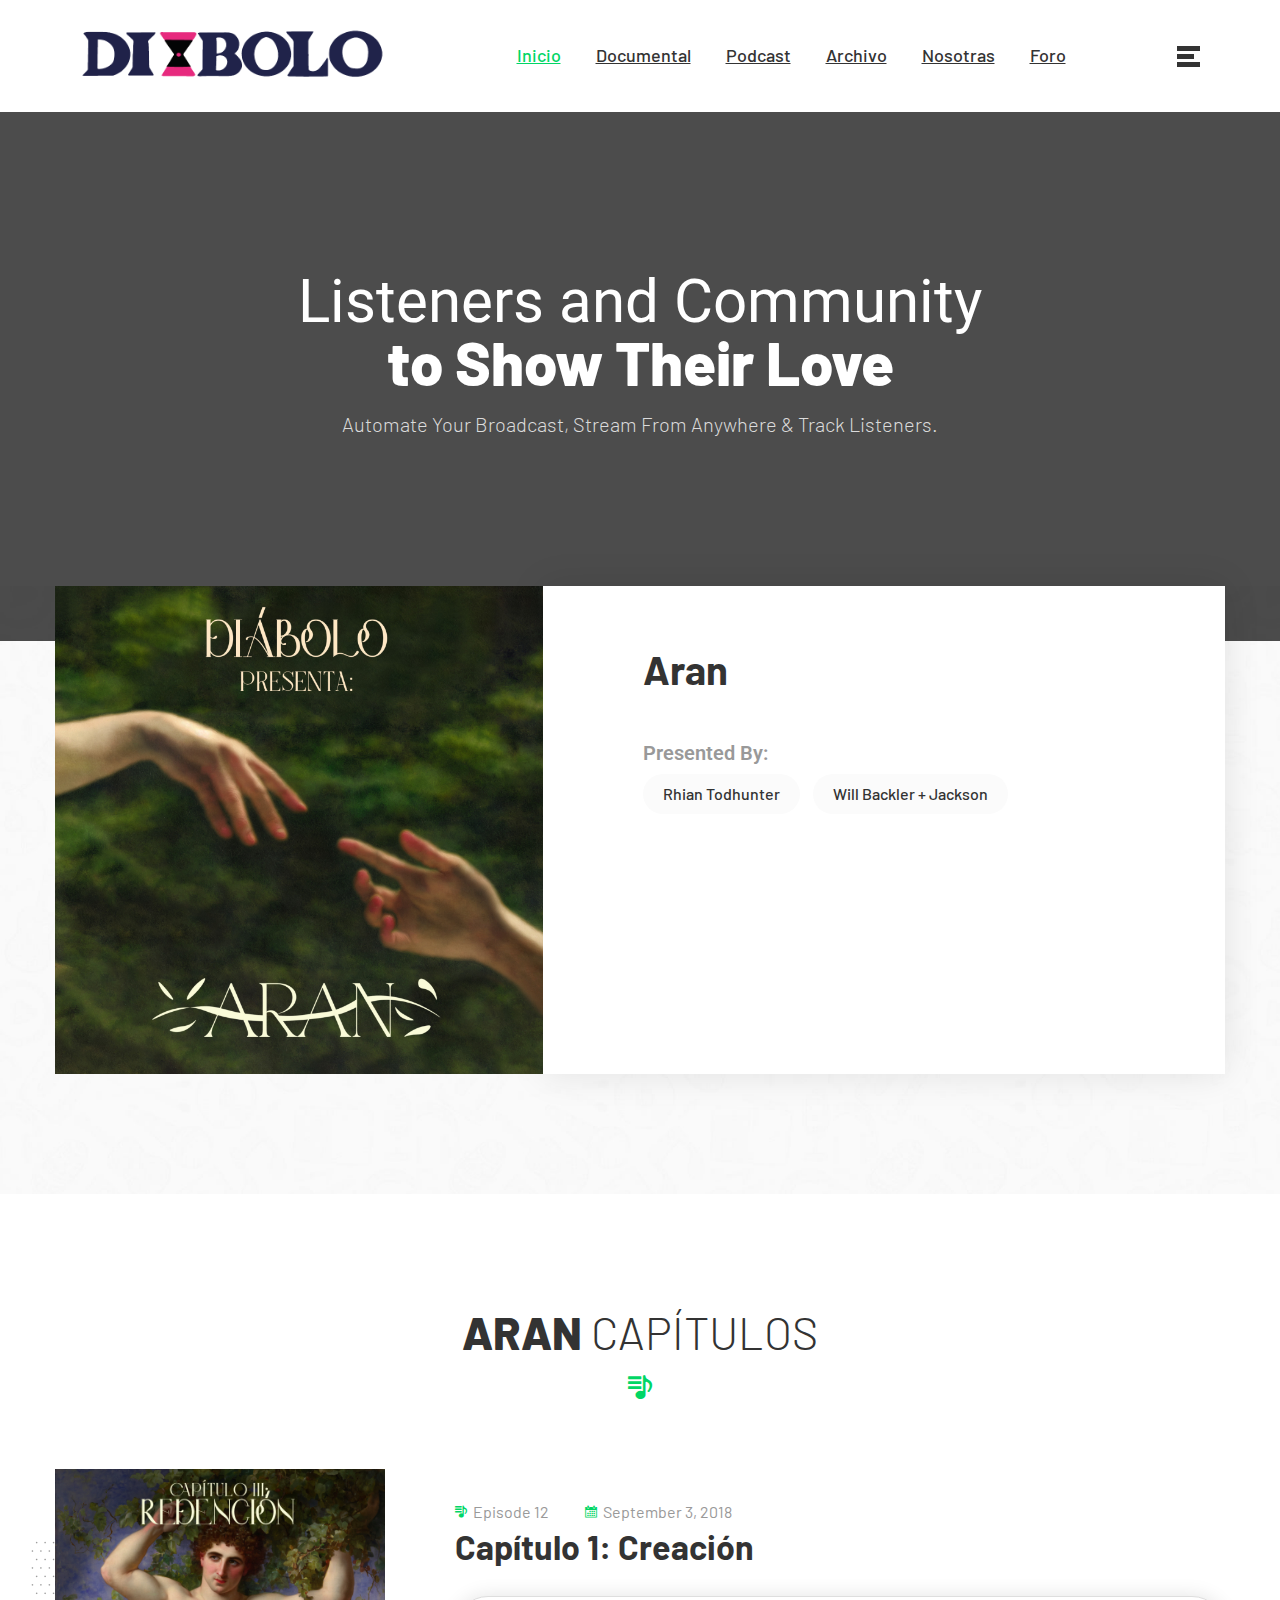
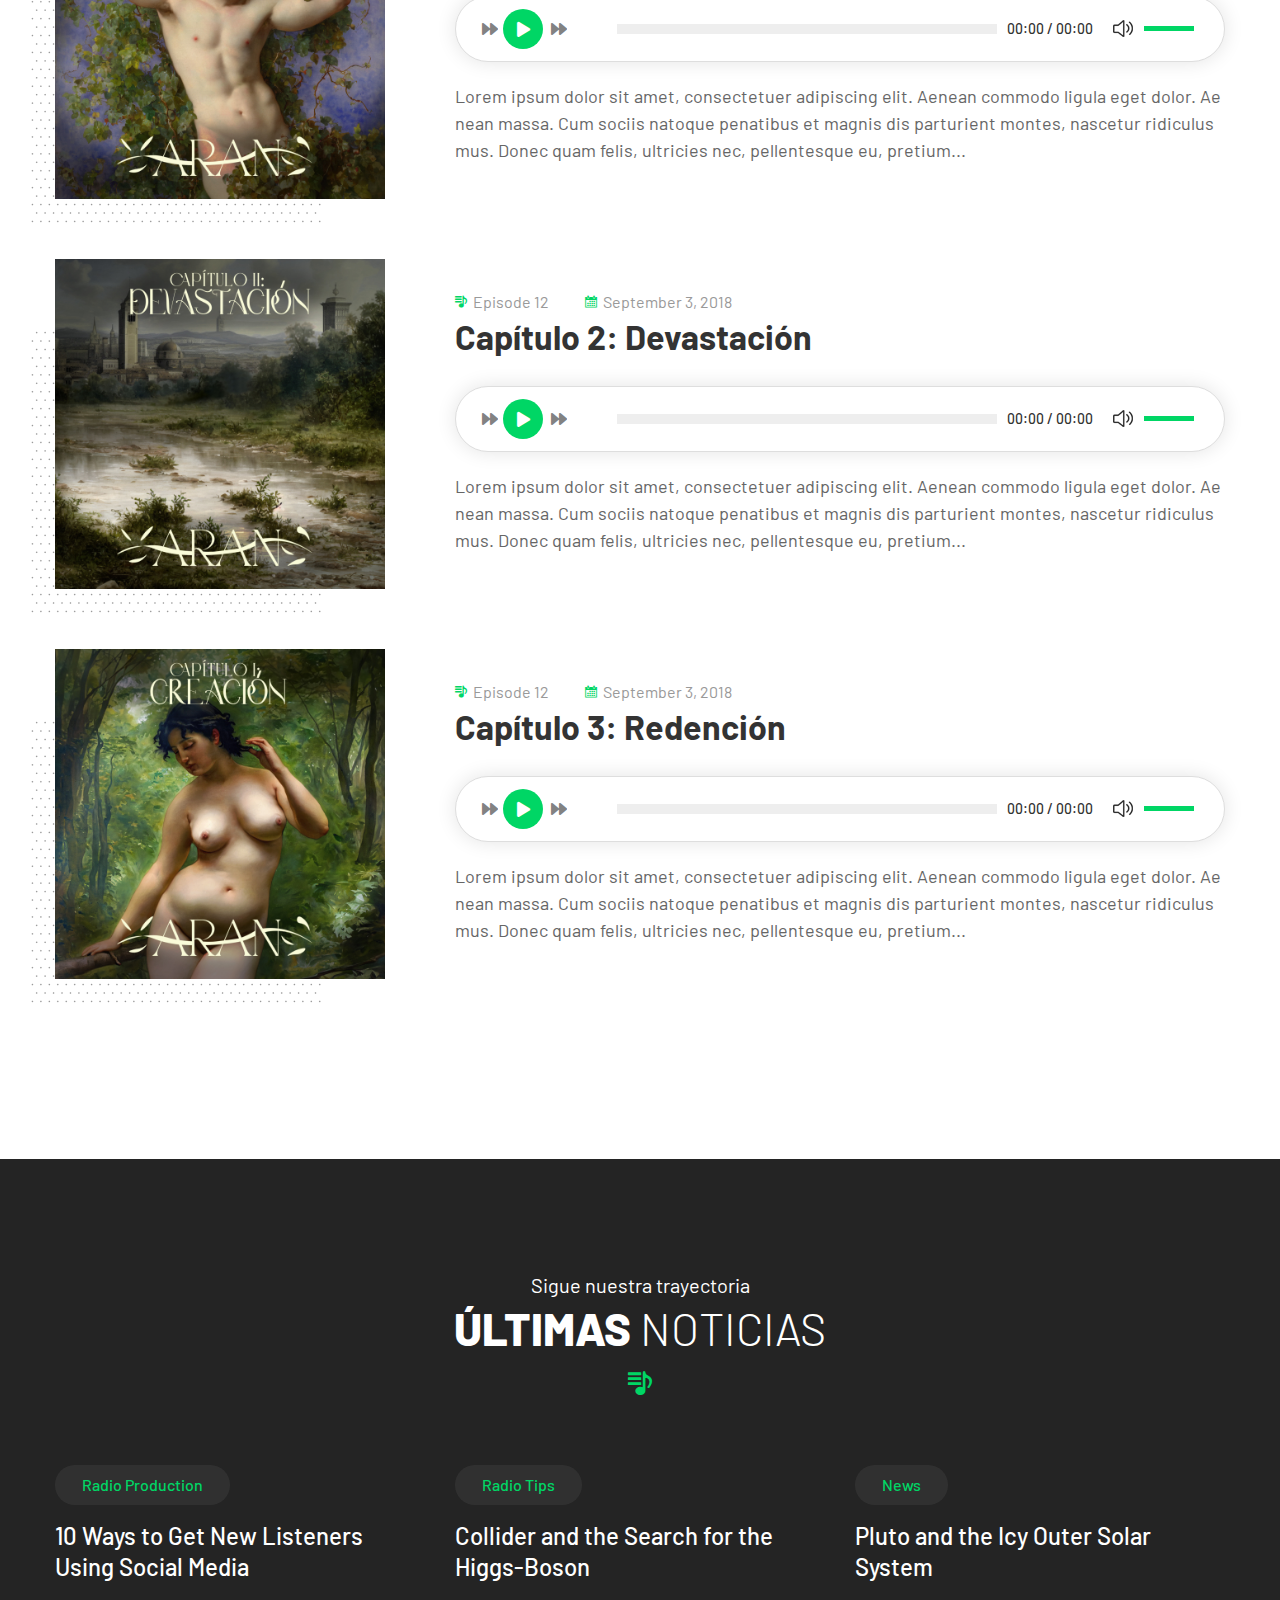
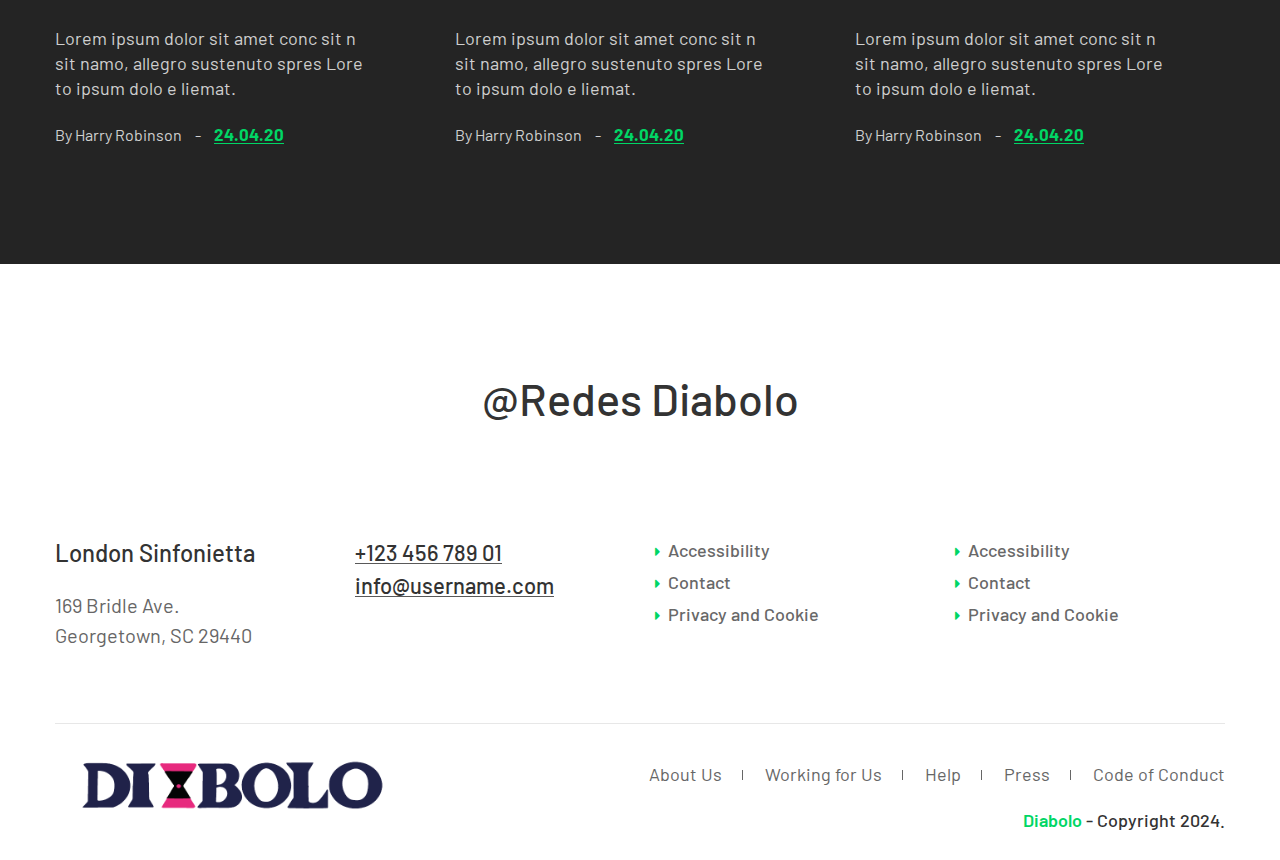
==== index.html @ 527e96af "0.0.1 First Beta" ====
<!DOCTYPE html>
<html lang="en">
    <head>
        <meta charset="UTF-8">
        <title>Diabolo</title>
        <meta name="viewport" content="width=device-width, initial-scale=1, shrink-to-fit=no">
        <meta name="description" content="Diabolo Group Official Site"/>
        <meta name="author" content="Lucas Sylleros">
        <meta name="keywords" content=""/>
        <link rel="icon" href="images/favicon.png">
        <link rel="stylesheet" type="text/css" href="css/animate.css">
        <link rel="stylesheet" type="text/css" href="css/bootstrap.min.css">
        <link rel="stylesheet" type="text/css" href="css/all.min.css">
        <link rel="stylesheet" type="text/css" href="css/slick.css">
        <link rel="stylesheet" type="text/css" href="css/slick-theme.css">
        <link rel="stylesheet" type="text/css" href="css/flaticon.css">
        <link rel="stylesheet" type="text/css" href="css/maudio.css">
        <link rel="stylesheet" type="text/css" href="css/jplayer.blue.monday.min.css"/>
        <link rel="stylesheet" type="text/css" href="css/style.css">
        <link rel="stylesheet" type="text/css" href="css/color.css">
        <link rel="stylesheet" type="text/css" href="css/rtl.css">
        <link rel="stylesheet" type="text/css" href="css/responsive.css">
    </head>
    <body>
        <div id="jquery_jplayer_1" class="cp-jplayer"></div>
        <div class="wrapper">
            <header>
                <!--top-header end-->
                <div class="bottom-header">
                    <div class="container">
                        <div class="header-content">
                            <div class="logo">
                                <a href="index.html" title=""><img src="images/LOGO/DIABOLOPNGLOGOCROP.png" alt="" width="350"></a>
                            </div>
                            <!--logo end-->
                            <nav>
                                <ul>
                                    <li>
                                        <a class="active" href="#" title=""><u>Inicio</u></a>
                                    </li>
                                    <li>
                                        <a href="blog-details-v2.html" title=""><u>Documental</u></a>
                                    </li>
                                    <li>
                                        <a href="podcasts.html" title=""><u>Podcast</u></a>
                                    </li>
                                    <li>
                                        <a href="authors.html" title=""><u>Archivo</u></a>
                                    </li>
                                    <li>
                                        <a href="authors.html" title=""><u>Nosotras</u></a>
                                    </li>
                                    <li>
                                        <a href="contact.html" title=""><u>Foro</u></a>
                                    </li>
                                </ul>
                            </nav>
                            <!--nav end-->
                            <a href="#" title="" class="menu-btn"><img alt="" src="images/bars.png"></a>
                        </div>
                        <!--header-content end-->
                    </div>
                </div>
                <!--bottom-header end-->
            </header>
            <!--header end-->
            <div class="responsive-mobile-menu d-flex flex-wrap align-items-end">
                <a href="#" title="" class="close-menu"> <i class="fa fa-times"></i> </a>
                <ul class="mb-menu">
                    <li>
                        <a href="#" title="">INICIO</a>
                    </li>
                    <li>
                        <a href="#" title="">DOCUMENTAL</a>
                        <ul>
                            <li>
                                <a href="podcasts.html" title="">Podcasts</a>
                            </li>
                        </ul>
                    </li>
                    <li>
                        <a href="#" title="">PODCAST</a>
                        <ul>
                            <li>
                                <a href="blog-sidebar.html" title="">Blog Sidebar</a>
                            </li>
                            <li>
                                <a href="blog-wide.html" title="">Blog Wide</a>
                            </li>
                            <li>
                                <a href="blog-grid.html" title="">Blog Grid</a>
                            </li>
                            <li>
                                <a href="blog-grid-sidebar.html" title="">Blog Grid Sidebar</a>
                            </li>
                            <li>
                                <a href="blog-details.html" title="">Blog Details 01</a>
                            </li>
                            <li>
                                <a href="blog-details-v2.html" title="">Blog Details 02</a>
                            </li>
                            <li>
                                <a href="blog-details-v3.html" title="">Blog Details 03</a>
                            </li>
                            <li>
                                <a href="blog-details-v4.html" title="">Blog Details 04</a>
                            </li>
                        </ul>
                    </li>
                    <li>
                        <a href="authors.html" title="">ARCHIVO</a>
                    </li>
                    <li>
                        <a href="sponsors.html" title="">NOSOTRAS</a>
                    </li>
                    <li>
                        <a href="contact.html" title="">FORO</a>
                    </li>
                </ul>
                <div class="rep-copyright">
                    <p>Copyright &copy; 2024 DIABOLO&nbsp;All Rights Reserved.</p>
                </div>
                <!--rep-copyright end-->
            </div>
            <!--responsive-mobile-menu end-->
            <section class="main-banner overlay">
                <div class="container">
                    <div class="banner-text text-center">
                        <h2>Listeners and Community <strong>to Show Their Love</strong></h2>
                        <p>Automate Your Broadcast, Stream From Anywhere & Track Listeners.</p>
                    </div>
                    <!--banner-text end-->
                </div>
            </section>
            <!--main-banner end-->
            <!--  MUSIC PLAYER -->
            <a href="#" title="" class="remove-music-player v2"><i class="fa fa-angle-up"></i></a>
            <div class="beatx-playyer fixed-player">
                <a href="#" title="" class="remove-music-player"><i class="fa fa-angle-down"></i></a>
                <div class="container-fluid">
                    <div id="jp_container_1" class="jp-audio" role="application" aria-label="media player">
                        <div class="jp-type-playlist">
                            <div class="jp-gui jp-interface align-items-center">
                                <div class="musicc-controls">
                                    <div class="row align-items-center">
                                        <div class="col-xl-4">
                                            <div class="song-title">
                                                <h2 class="jp-title"></h2>
                                            </div>
                                        </div>
                                        <div class="col-xl-3 col-lg-4">
                                            <div class="jp-controls d-flex flex-wrap align-items-center justify-content-end">
                                                <button class="jp-previous" role="button" tabindex="0">
                                                    <i class="flaticon-backward-arrows-couple-pointing-to-left"></i>
                                                </button>
                                                <button class="jp-play" role="button" tabindex="0">
                                                    <i class="fa fa-play"></i>
                                                </button>
                                                <button class="jp-next" role="button" tabindex="0">
                                                    <i class="flaticon-fast-forward"></i>
                                                </button>
                                            </div>
                                        </div>
                                        <div class="col-xl-5 col-lg-8 text-right">
                                            <div class="controls-sc">
                                                <div class="jp-progress">
                                                    <div class="jp-seek-bar">
                                                        <div class="jp-play-bar"></div>
                                                    </div>
                                                </div>
                                                <div class="jp-time-holder">
                                                    <div class="jp-current-time" role="timer" aria-label="time">&nbsp;</div>
                                                    <div class="jp-duration" role="timer" aria-label="duration">&nbsp;</div>
                                                </div>
                                                <div class="jp-toggles">
                                                    <button class="jp-repeat" role="button" tabindex="0">
                                                        <i class="fa fa-redo-alt"></i>
                                                    </button>
                                                    <button class="jp-shuffle" role="button" tabindex="0">
                                                        <i class="fa fa-random"></i>
                                                    </button>
                                                </div>
                                                <div class="jp-volume-controls">
                                                    <!-- <button class="jp-mute" role="button" tabindex="0"><i class="fa fa-volume-off"></i></button> -->
                                                    <div class="jp-volume-bar">
                                                        <div class="jp-volume-bar-value"></div>
                                                    </div>
                                                    <button class="jp-mute" role="button" tabindex="0">
                                                        <i class="fa fa-volume-up"></i>
                                                    </button>
                                                </div>
                                            </div>
                                        </div>
                                    </div>
                                </div>
                            </div>
                            <div class="jp-playlist">
                                <h3>Episodes</h3>
                                <ul>
                                    <li>&nbsp;</li>
                                </ul>
                            </div>
                            <div class="jp-no-solution">
                                <span>Update Required</span>
                                To play the media you will need to either update your browser to a recent version or update your 
                                <a href="http://get.adobe.com/flashplayer/" target="_blank">Flash plugin</a>.
                            </div>
                        </div>
                    </div>
                </div>
            </div>
            <!--beatx-music-player end-->
            <section class="block pt-0">
                <div class="fixed-bg bg1"></div>
                <div class="about-section">
                    <div class="container">
                        <div class="abt-sec">
                            <div class="row m-0">
                                <div class="col-lg-5 p-0">
                                    <div class="abt-img">
                                        <img src="images/PodcastCovers/Cover1.jpg" alt="" class="w-100">
                                    </div>
                                    <!--abt-img end-->
                                </div>
                                <div class="col-lg-7 p-0">
                                    <div class="abt-text">
                                        <h2>Aran</h2>
                                        <div class="presented">
                                            <h3>Presented By:</h3>
                                            <ul>
                                                <li>
                                                    <a href="#" title="">Rhian Todhunter</a>
                                                </li>
                                                <li>
                                                    <a href="#" title="">Will Backler + Jackson</a>
                                                </li>
                                            </ul>
                                        </div>
                                    </div>
                                    <!--abt-text end-->
                                </div>
                            </div>
                        </div>
                        <!--abt-sec end-->
                    </div>
                </div>
            </section>
            <section class="block">
                <div class="container">
                    <div class="section-title text-center">
                        <h2>ARAN&nbsp;<span>Capítulos</span></h2>
                        <i class="flaticon-playlist"></i>
                    </div>
                    <!--section-title end-->
                    <div class="podcast-episodes">
                        <div class="podcast-epd">
                            <div class="row align-items-center">
                                <div class="col-lg-4">
                                    <div class="podcast-thumb">
                                        <img src="images/PodcastCovers/Cover2.jpg" alt="" class="w-100">
                                    </div>
                                    <!--podcast-thumb end-->
                                </div>
                                <div class="col-lg-8">
                                    <div class="podcast-ep-info">
                                        <ul class="pod-meta">
                                            <li>
                                                <i class="flaticon-playlist"></i>
                                                Episode 12
                                            </li>
                                            <li>
                                                <i class="flaticon-date"></i>
                                                September 3, 2018
                                            </li>
                                        </ul>
                                        <h2>Capítulo 1: Creación</h2>
                                        <div class="music-player">
                                            <audio controls="" src="PODCASTS/ARAN_CAPITULO_1.mp3"></audio>
                                        </div>
                                        <p>Lorem ipsum dolor sit amet, consectetuer adipiscing elit. Aenean commodo ligula eget dolor. Ae nean massa. Cum sociis natoque penatibus et magnis dis parturient montes, nascetur ridiculus mus. Donec quam felis, ultricies nec, pellentesque eu, pretium...</p>
                                    </div>
                                    <!--podcast-ep-info end-->
                                </div>
                            </div>
                        </div>
                        <!--podcast-epd end-->
                        <div class="podcast-epd">
                            <div class="row align-items-center">
                                <div class="col-lg-4">
                                    <div class="podcast-thumb">
                                        <img src="images/PodcastCovers/Cover3.jpg" alt="" class="w-100">
                                    </div>
                                    <!--podcast-thumb end-->
                                </div>
                                <div class="col-lg-8">
                                    <div class="podcast-ep-info">
                                        <ul class="pod-meta">
                                            <li>
                                                <i class="flaticon-playlist"></i>
                                                Episode 12
                                            </li>
                                            <li>
                                                <i class="flaticon-date"></i>
                                                September 3, 2018
                                            </li>
                                        </ul>
                                        <h2>Capítulo 2: Devastación</h2>
                                        <div class="music-player">
                                            <audio controls="" src="PODCASTS/ARAN_CAPITULO_2.mp3"></audio>
                                        </div>
                                        <p>Lorem ipsum dolor sit amet, consectetuer adipiscing elit. Aenean commodo ligula eget dolor. Ae nean massa. Cum sociis natoque penatibus et magnis dis parturient montes, nascetur ridiculus mus. Donec quam felis, ultricies nec, pellentesque eu, pretium...</p>
                                    </div>
                                    <!--podcast-ep-info end-->
                                </div>
                            </div>
                        </div>
                        <!--podcast-epd end-->
                        <div class="podcast-epd">
                            <div class="row align-items-center">
                                <div class="col-lg-4">
                                    <div class="podcast-thumb">
                                        <img src="images/PodcastCovers/Cover4.jpg" alt="" class="w-100">
                                    </div>
                                    <!--podcast-thumb end-->
                                </div>
                                <div class="col-lg-8">
                                    <div class="podcast-ep-info">
                                        <ul class="pod-meta">
                                            <li>
                                                <i class="flaticon-playlist"></i>
                                                Episode 12
                                            </li>
                                            <li>
                                                <i class="flaticon-date"></i>
                                                September 3, 2018
                                            </li>
                                        </ul>
                                        <h2>Capítulo 3: Redención</h2>
                                        <div class="music-player">
                                            <audio controls="" src="http://www.jplayer.org/audio/mp3/Miaow-01-Tempered-song.mp3"></audio>
                                        </div>
                                        <p>Lorem ipsum dolor sit amet, consectetuer adipiscing elit. Aenean commodo ligula eget dolor. Ae nean massa. Cum sociis natoque penatibus et magnis dis parturient montes, nascetur ridiculus mus. Donec quam felis, ultricies nec, pellentesque eu, pretium...</p>
                                    </div>
                                    <!--podcast-ep-info end-->
                                </div>
                            </div>
                        </div>
                        <!--podcast-epd end-->
                        <div class="podcast-epd">
</div>
                        <!--podcast-epd end-->
                        <div class="podcast-epd">
</div>
                        <!--podcast-epd end-->
                    </div>
                    <!--podcast-episodes end-->
                    <!--load-more end-->
                </div>
            </section>
            <section class="block">
                <div class="fixed-bg bg2 overlay-bg"></div>
                <div class="container">
                    <div class="section-title white text-center">
                        <span>Sigue nuestra trayectoria</span>
                        <h2>Últimas <span>Noticias</span></h2>
                        <i class="flaticon-playlist"></i>
                    </div>
                    <!--section-title end-->
                    <div class="blog-posts">
                        <div class="row">
                            <div class="col-lg-4 col-md-6">
                                <div class="post">
                                    <span class="category">Radio Production</span>
                                    <h2 class="post-title"><a href="blog-details.html" title="">10 Ways to Get New Listeners Using Social Media</a></h2>
                                    <img src="https://via.placeholder.com/340x210" alt="" class="w-100">
                                    <p>Lorem ipsum dolor sit amet conc sit n sit namo, allegro sustenuto spres Lore to ipsum dolo e liemat.</p>
                                    <a href="#" title="" class="posted-by"><span>  By  Harry Robinson</span> - <strong>24.04.20</strong></a>
                                </div>
                                <!--post end-->
                            </div>
                            <div class="col-lg-4 col-md-6">
                                <div class="post">
                                    <span class="category">Radio Tips</span>
                                    <h2 class="post-title"><a href="blog-details.html" title="">Collider and the Search for the Higgs-Boson</a></h2>
                                    <img src="https://via.placeholder.com/340x210" alt="" class="w-100">
                                    <p>Lorem ipsum dolor sit amet conc sit n sit namo, allegro sustenuto spres Lore to ipsum dolo e liemat.</p>
                                    <a href="#" title="" class="posted-by"><span>  By  Harry Robinson</span> - <strong>24.04.20</strong></a>
                                </div>
                                <!--post end-->
                            </div>
                            <div class="col-lg-4 col-md-6">
                                <div class="post">
                                    <span class="category">News</span>
                                    <h2 class="post-title"><a href="blog-details.html" title="">Pluto and the Icy Outer Solar System</a></h2>
                                    <img src="https://via.placeholder.com/340x210" alt="" class="w-100">
                                    <p>Lorem ipsum dolor sit amet conc sit n sit namo, allegro sustenuto spres Lore to ipsum dolo e liemat.</p>
                                    <a href="#" title="" class="posted-by"><span>  By  Harry Robinson</span> - <strong>24.04.20</strong></a>
                                </div>
                                <!--post end-->
                            </div>
                        </div>
                    </div>
                    <!--blog-posts end-->
                </div>
            </section>
            <section class="block pb-0">
                <div class="container-fluid p-0">
                    <h3 class="hd-title"><a href="#" title="">@Redes Diabolo</a></h3>
                    <div class="insta-section">
                        <div class="row">
                            <div class="col-md-2 col-sm-4 col-4">
                                <div class="insta">
                                    <img src="https://via.placeholder.com/320x350" alt="" class="w-100">
                                    <ul class="lzt">
                                        <li>
                                            <i class="flaticon-heart-1"></i> 12
                                        </li>
                                        <li>
                                            <i class="flaticon-comment"></i> 45
                                        </li>
                                    </ul>
                                </div>
                                <!--insta end-->
                            </div>
                            <div class="col-md-2 col-sm-4 col-4">
                                <div class="insta">
                                    <img src="https://via.placeholder.com/320x350" alt="" class="w-100">
                                    <ul class="lzt">
                                        <li>
                                            <i class="flaticon-heart-1"></i> 12
                                        </li>
                                        <li>
                                            <i class="flaticon-comment"></i> 45
                                        </li>
                                    </ul>
                                </div>
                                <!--insta end-->
                            </div>
                            <div class="col-md-2 col-sm-4 col-4">
                                <div class="insta">
                                    <img src="https://via.placeholder.com/320x350" alt="" class="w-100">
                                    <ul class="lzt">
                                        <li>
                                            <i class="flaticon-heart-1"></i> 12
                                        </li>
                                        <li>
                                            <i class="flaticon-comment"></i> 45
                                        </li>
                                    </ul>
                                </div>
                                <!--insta end-->
                            </div>
                            <div class="col-md-2 col-sm-4 col-4">
                                <div class="insta">
                                    <img src="https://via.placeholder.com/320x350" alt="" class="w-100">
                                    <ul class="lzt">
                                        <li>
                                            <i class="flaticon-heart-1"></i> 12
                                        </li>
                                        <li>
                                            <i class="flaticon-comment"></i> 45
                                        </li>
                                    </ul>
                                </div>
                                <!--insta end-->
                            </div>
                            <div class="col-md-2 col-sm-4 col-4">
                                <div class="insta">
                                    <img src="https://via.placeholder.com/320x350" alt="" class="w-100">
                                    <ul class="lzt">
                                        <li>
                                            <i class="flaticon-heart-1"></i> 12
                                        </li>
                                        <li>
                                            <i class="flaticon-comment"></i> 45
                                        </li>
                                    </ul>
                                </div>
                                <!--insta end-->
                            </div>
                            <div class="col-md-2 col-sm-4 col-4">
                                <div class="insta">
                                    <img src="https://via.placeholder.com/320x350" alt="" class="w-100">
                                    <ul class="lzt">
                                        <li>
                                            <i class="flaticon-heart-1"></i> 12
                                        </li>
                                        <li>
                                            <i class="flaticon-comment"></i> 45
                                        </li>
                                    </ul>
                                </div>
                                <!--insta end-->
                            </div>
                        </div>
                    </div>
                    <!--insta-section end-->
                </div>
            </section>
            <footer>
                <div class="container">
                    <div class="top-footer">
                        <div class="row">
                            <div class="col-lg-3 col-md-6">
                                <div class="widget widget-about">
                                    <h3>London Sinfonietta</h3>
                                    <p>169 Bridle Ave. <br/> Georgetown, SC 29440</p>
                                </div>
                                <!--widget-about end-->
                            </div>
                            <div class="col-lg-3 col-md-6">
                                <div class="widget widget-contact">
                                    <ul>
                                        <li>+123 456 789 01</li>
                                        <li>
                                            <a href="mailto:example@example.com" title="">info@username.com</a>
                                        </li>
                                    </ul>
                                </div>
                                <!--widget-contact end-->
                            </div>
                            <div class="col-lg-3 col-md-6">
                                <div class="widget widget-links">
                                    <ul class="wd-links">
                                        <li>
                                            <a href="#" title="">Accessibility</a>
                                        </li>
                                        <li>
                                            <a href="#" title="">Contact</a>
                                        </li>
                                        <li>
                                            <a href="#" title="">Privacy and Cookie </a>
                                        </li>
                                    </ul>
                                    <!--wd-links end-->
                                </div>
                                <!--widget-links end-->
                            </div>
                            <div class="col-lg-3 col-md-6">
                                <div class="widget widget-links">
                                    <ul class="wd-links">
                                        <li>
                                            <a href="#" title="">Accessibility</a>
                                        </li>
                                        <li>
                                            <a href="#" title="">Contact</a>
                                        </li>
                                        <li>
                                            <a href="#" title="">Privacy and Cookie </a>
                                        </li>
                                    </ul>
                                    <!--wd-links end-->
                                </div>
                                <!--widget-links end-->
                            </div>
                        </div>
                    </div>
                    <!--top-footer end-->                     
                    <div class="bottom-footer">
                        <div class="row">
                            <div class="col-lg-3">
                                <div class="btm-logo">
                                    <img src="images/LOGO/DIABOLOPNGLOGOCROP.png" alt=" "width="350">
                                </div>
                                <!--btm-logo end-->
                            </div>
                            <div class="col-lg-9">
                                <ul class="btm-links">
                                    <li>
                                        <a href="#" title="">About Us</a>
                                    </li>
                                    <li>
                                        <a href="#" title="">Working for Us</a>
                                    </li>
                                    <li>
                                        <a href="#" title="">Help</a>
                                    </li>
                                    <li>
                                        <a href="#" title="">Press</a>
                                    </li>
                                    <li>
                                        <a href="#" title="">Code of Conduct</a>
                                    </li>
                                </ul>
                                <!--btm-links end-->
                                <p class="copyright-txt"><strong>Diabolo</strong> - Copyright 2024.</p>
                            </div>
                        </div>
                    </div>
                </div>                 
            </footer>
            <!--footer end-->
        </div>
        <!--wrapper end-->
        <script src="js/jquery.min.js"></script>
        <script src="js/popper.js"></script>
        <script src="js/bootstrap.min.js"></script>
        <script src="js/slick.min.js"></script>
        <script src="js/maudio.js"></script>
        <script src="js/jquery.jplayer.min.js"></script>
        <script src="js/playlist.js"></script>
        <script src="js/script.js"></script>
    </body>
</html>
---- css/flaticon.css ----
/*
  	Flaticon icon font: Flaticon
  	Creation date: 31/08/2020 05:26
  	*/

@font-face {
  font-family: "Flaticon";
  src: url("../webfonts/Flaticon.eot");
  src: url("../webfonts/Flaticon.eot?#iefix") format("embedded-opentype"),
       url("../webfonts/Flaticon.woff2") format("woff2"),
       url("../webfonts/Flaticon.woff") format("woff"),
       url("../webfonts/Flaticon.ttf") format("truetype"),
       url("../webfonts/Flaticon.svg#Flaticon") format("svg");
  font-weight: normal;
  font-style: normal;
}

@media screen and (-webkit-min-device-pixel-ratio:0) {
  @font-face {
    font-family: "Flaticon";
    src: url("../webfonts/Flaticon.svg#Flaticon") format("svg");
  }
}

[class^="flaticon-"]:before, [class*=" flaticon-"]:before,
[class^="flaticon-"]:after, [class*=" flaticon-"]:after {   
  font-family: Flaticon;
  font-size: 20px;
  font-style: normal;
}

.flaticon-heart:before { content: "\f100"; }
.flaticon-user:before { content: "\f101"; }
.flaticon-playlist:before { content: "\f102"; }
.flaticon-playlist-1:before { content: "\f103"; }
.flaticon-speaker:before { content: "\f104"; }
.flaticon-date:before { content: "\f105"; }
.flaticon-reload:before { content: "\f106"; }
.flaticon-heart-1:before { content: "\f107"; }
.flaticon-heart-2:before { content: "\f108"; }
.flaticon-comment:before { content: "\f109"; }
.flaticon-sound-bars:before { content: "\f10a"; }
.flaticon-apple:before { content: "\f10b"; }
.flaticon-soundcloud-logo:before { content: "\f10c"; }
.flaticon-itunes:before { content: "\f10d"; }
.flaticon-spotify:before { content: "\f10e"; }
.flaticon-share:before { content: "\f10f"; }
.flaticon-buffer:before { content: "\f110"; }
.flaticon-listen:before { content: "\f111"; }
.flaticon-playlist-2:before { content: "\f112"; }
.flaticon-download:before { content: "\f113"; }
.flaticon-email:before { content: "\f114"; }
.flaticon-left-arrow:before { content: "\f115"; }
.flaticon-musical-notes:before { content: "\f116"; }
.flaticon-cursor:before { content: "\f117"; }
.flaticon-telephone:before { content: "\f118"; }
.flaticon-mail:before { content: "\f119"; }
.flaticon-fast-forward:before { content: "\f11a"; }
.flaticon-backward-arrows-couple-pointing-to-left:before { content: "\f11b"; }
.flaticon-play:before { content: "\f11c"; }
---- css/maudio.css ----
div.maudio .audio{height:0;overflow:hidden;display:none;}
div.maudio .audio-control{
  overflow:hidden;
  margin-top:10px;
  font-size: 12px;
  font-weight: normal;
}
div.maudio .audio-control a,
div.maudio .audio-control div{
  float:left;
  margin:0 5px;
  cursor:pointer;
}
div.maudio .audio-control a{
  display:block;
  background:url(../images/audio_icon.png) no-repeat 0 0;
  width:30px;
  height:30px;
  text-align:center;
  text-decoration:none;
  overflow:hidden;
}
div.maudio .audio-control a.play{
  border-radius:50%;
  background-color:#e6183f;
  background-position:10px 8px;
}
div.maudio.playing .audio-control a.play{
  background-position:11px -22px;
}
div.maudio .audio-control a.fast-reverse,
div.maudio .audio-control a.fast-forward{
  width:17px;
  height:17px;
  margin-top:7px;
  background-position:-50px 1px;
}
div.maudio .audio-control a.fast-reverse{
  background-position:-50px -59px;

}
div.maudio .audio-control a.fast-forward:hover{
  background-position:-50px -29px;
}
div.maudio .audio-control a.fast-reverse:hover{
  background-position:-50px -89px;
}

div.maudio .audio-control .progress-bar{
  width:145px;
  height:8px;
  margin:11px 5px;
  border-radius:3px;
  background:#afafaf;
  overflow:hidden;
}
div.maudio .audio-control .progress-pass{
  width:0;
  height:8px;
  margin:0;
  border-radius:3px;
  background:#e6183f;
}
div.maudio .audio-control .time-keep{
  height:30px;
  line-height:30px;
  color:#45556c;
  cursor:default;
}
div.maudio .audio-control .mute{
  width:21px;
  height:17px;
  margin-top:7px;
  background-position:0 -60px;
}
div.maudio .audio-control .mute.muted{
  background-position:0 -90px;
}
div.maudio .audio-control .volume-bar{
  width:50px;
  height:5px;
  margin-top:13px;
  border-radius:2px;
  background:#afafaf;
}
div.maudio .audio-control .volume-pass{
  width:100%;
  height:5px;
  margin:0;
  border-radius:2px;
  background:#e6183f;
}
---- css/jplayer.blue.monday.min.css ----
/*! Blue Monday Skin for jPlayer 2.9.2 ~ (c) 2009-2014 Happyworm Ltd ~ MIT License */.jp-audio :focus,.jp-audio-stream :focus,.jp-video :focus{outline:0}.jp-audio button::-moz-focus-inner,.jp-audio-stream button::-moz-focus-inner,.jp-video button::-moz-focus-inner{border:0}.jp-audio,.jp-audio-stream,.jp-video{font-size:16px;font-family:Verdana,Arial,sans-serif;line-height:1.6;color:#666;border:1px solid #009be3;background-color:#eee}.jp-audio{width:420px}.jp-audio-stream{width:182px}.jp-video-270p{width:480px}.jp-video-360p{width:640px}.jp-video-full{width:480px;height:270px;position:static!important;position:relative}.jp-video-full div div{z-index:1000}.jp-video-full .jp-jplayer{top:0;left:0;position:fixed!important;position:relative;overflow:hidden}.jp-video-full .jp-gui{position:fixed!important;position:static;top:0;left:0;width:100%;height:100%;z-index:1001}.jp-video-full .jp-interface{position:absolute!important;position:relative;bottom:0;left:0}.jp-interface{position:relative;background-color:#eee;width:100%}.jp-audio .jp-interface,.jp-audio-stream .jp-interface{height:80px}.jp-video .jp-interface{border-top:1px solid #009be3}.jp-controls-holder{clear:both;width:440px;margin:0 auto;position:relative;overflow:hidden;top:-8px}.jp-interface .jp-controls{margin:0;padding:0;overflow:hidden}.jp-audio .jp-controls{width:380px;padding:20px 20px 0}.jp-audio-stream .jp-controls{position:absolute;top:20px;left:20px;width:142px}.jp-video .jp-type-single .jp-controls{width:78px;margin-left:200px}.jp-video .jp-type-playlist .jp-controls{width:134px;margin-left:172px}.jp-video .jp-controls{float:left}.jp-controls button{display:block;float:left;overflow:hidden;text-indent:-9999px;border:none;cursor:pointer}.jp-play{width:40px;height:40px;background:url() no-repeat}.jp-play:focus{background:url() -41px 0 no-repeat}.jp-state-playing .jp-play:focus{}.jp-next,.jp-previous,.jp-stop{width:28px;height:28px;margin-top:6px}.jp-stop{background:url() 0 -83px no-repeat;margin-left:10px}.jp-stop:focus{background:url() -29px -83px no-repeat}.jp-previous{background:url() 0 -112px no-repeat}.jp-previous:focus{}.jp-next{background:url() 0 -141px no-repeat}.jp-next:focus{}.jp-progress{overflow:hidden;background-color:#ddd}.jp-audio .jp-progress{position:absolute;top:32px;height:15px}.jp-audio .jp-type-single .jp-progress{left:110px;width:186px}.jp-audio .jp-type-playlist .jp-progress{left:166px;width:130px}.jp-video .jp-progress{top:0;left:0;width:100%;height:10px}.jp-seek-bar{background:url() 0 -202px repeat-x;width:0;height:100%;cursor:pointer}.jp-play-bar{background:url() 0 -218px repeat-x;width:0;height:100%}.jp-seeking-bg{background:url()}.jp-state-no-volume .jp-volume-controls{display:none}.jp-volume-controls{position:absolute;top:32px;left:308px;width:200px}.jp-audio-stream .jp-volume-controls{left:70px}.jp-video .jp-volume-controls{top:12px;left:50px}.jp-volume-controls button{display:block;position:absolute;overflow:hidden;text-indent:-9999px;border:none;cursor:pointer}.jp-mute,.jp-volume-max{width:18px;height:15px}.jp-volume-max{left:74px}.jp-mute{background:url() 0 -170px no-repeat}.jp-mute:focus{}.jp-state-muted .jp-mute{background:url() -60px -170px no-repeat}.jp-state-muted .jp-mute:focus{}.jp-volume-max{background:url() 0 -186px no-repeat}.jp-volume-max:focus{}.jp-volume-bar{position:absolute;overflow:hidden;background:url() 0 -250px repeat-x;top:5px;left:22px;width:46px;height:5px;cursor:pointer}.jp-volume-bar-value{background:url() 0 -256px repeat-x;width:0;height:5px}.jp-audio .jp-time-holder{position:absolute;top:50px}.jp-audio .jp-type-single .jp-time-holder{left:110px;width:186px}.jp-audio .jp-type-playlist .jp-time-holder{left:166px;width:130px}.jp-current-time,.jp-duration{width:60px;font-size:.64em;font-style:oblique}.jp-current-time{float:left;display:inline;cursor:default}.jp-duration{float:right;display:inline;text-align:right;cursor:pointer}.jp-video .jp-current-time{margin-left:20px}.jp-video .jp-duration{margin-right:20px}.jp-details{font-weight:700;text-align:center;cursor:default}.jp-details,.jp-playlist{width:100%;background-color:#ccc;border-top:1px solid #009be3}.jp-type-playlist .jp-details,.jp-type-single .jp-details{border-top:none}.jp-details .jp-title{margin:0;padding:5px 20px;font-size:.72em;font-weight:700}.jp-playlist ul{list-style-type:none;margin:0;padding:0 20px;font-size:.72em}.jp-playlist li{padding:5px 0 4px 20px;border-bottom:1px solid #eee}.jp-playlist li div{display:inline}div.jp-type-playlist div.jp-playlist li:last-child{padding:5px 0 5px 20px;border-bottom:none}div.jp-type-playlist div.jp-playlist li.jp-playlist-current{list-style-type:square;list-style-position:inside;padding-left:7px}div.jp-type-playlist div.jp-playlist a{color:#333;text-decoration:none}div.jp-type-playlist div.jp-playlist a.jp-playlist-current,div.jp-type-playlist div.jp-playlist a:hover{color:#0d88c1}div.jp-type-playlist div.jp-playlist a.jp-playlist-item-remove{float:right;display:inline;text-align:right;margin-right:10px;font-weight:700;color:#666}div.jp-type-playlist div.jp-playlist a.jp-playlist-item-remove:hover{color:#0d88c1}div.jp-type-playlist div.jp-playlist span.jp-free-media{float:right;display:inline;text-align:right;margin-right:10px}div.jp-type-playlist div.jp-playlist span.jp-free-media a{color:#666}div.jp-type-playlist div.jp-playlist span.jp-free-media a:hover{color:#0d88c1}span.jp-artist{font-size:.8em;color:#666}.jp-video-play{width:100%;overflow:hidden;cursor:pointer;background-color:transparent}.jp-video-270p .jp-video-play{margin-top:-270px;height:270px}.jp-video-360p .jp-video-play{margin-top:-360px;height:360px}.jp-video-full .jp-video-play{height:100%}.jp-video-play-icon{position:relative;display:block;width:112px;height:100px;margin-left:-56px;margin-top:-50px;left:50%;top:50%;background:url(../image/jplayer.blue.monday.video.play.png) no-repeat;text-indent:-9999px;border:none;cursor:pointer}.jp-video-play-icon:focus{) 0 -100px no-repeat}.jp-jplayer,.jp-jplayer audio{width:0;height:0}.jp-jplayer{background-color:#000}.jp-toggles{padding:0;margin:0 auto;overflow:hidden}.jp-audio .jp-type-single .jp-toggles{width:25px}.jp-audio .jp-type-playlist .jp-toggles{width:55px;margin:0;position:absolute;left:325px;top:50px}.jp-video .jp-toggles{position:absolute;right:16px;margin:10px 0 0;width:100px}.jp-toggles button{display:block;float:left;width:25px;height:18px;text-indent:-9999px;line-height:100%;border:none;cursor:pointer}.jp-full-screen{background:url() 0 -310px no-repeat;margin-left:20px}.jp-full-screen:focus{}.jp-state-full-screen .jp-full-screen{background:url() -60px -310px no-repeat}.jp-state-full-screen .jp-full-screen:focus{}.jp-repeat{background:url() 0 -290px no-repeat}.jp-repeat:focus{}.jp-state-looped .jp-repeat{background:url() -60px -290px no-repeat}.jp-state-looped .jp-repeat:focus{}.jp-shuffle{background:url() 0 -270px no-repeat;margin-left:5px}.jp-shuffle:focus{}.jp-state-shuffled .jp-shuffle{background:url() -60px -270px no-repeat}.jp-state-shuffled .jp-shuffle:focus{}.jp-no-solution{padding:5px;font-size:.8em;background-color:#eee;border:2px solid #009be3;color:#000;display:none}.jp-no-solution a{color:#000}.jp-no-solution span{font-size:1em;display:block;text-align:center;font-weight:700}
---- css/style.css ----
/*===================== TABLE OF CONTENT =======================

1.  9 HOMEPAGES
2.  FONT AWESOME FONTS 
3.  RESET CSS
4.  CROSS BROWSER COMPATABILITY
5.  FLAT ICONS
6.  DROPDOWN MENUS
7.  AUDIO PLAYER
8.  RESPONSIVE HEADER
9.  SLICK SLIDER (BANNER)
10. BLOG PAGES
11. TESTIMONIALS
12. 4 DIFFERENT BLOG DETAIL PAGES
13. 4 DIFFERENT BLOG PAGES
14. SPONSORS PAGES
15. AUTHOR PAGE
16. SHOW DETAILS PAGE
17. PODCAST DETAILS PAGE
18. DONATE PAGE
19. 404 PAGE
20. WORKING CONTACT FORM
21. BOOTSTRAP 4
22. 3 DIFFERENT FOOTER STYLE
23. 9 DIFFERENT MAIN BANNER 
24. 6 COLOR SCHEME
25. RTL SUPPORT
26. LIGHT AND DARK VERSION


=============================================================*/

/* ================================================================================== 
									Fonts
===================================================================================== */

@import url('https://fonts.googleapis.com/css2?family=Barlow:ital,wght@0,100;0,200;0,300;0,400;0,500;0,600;0,700;0,800;0,900;1,100;1,200;1,300;1,400;1,500;1,600;1,700;1,800;1,900&family=Roboto:ital,wght@0,100;0,300;0,400;0,500;0,700;0,900;1,100;1,300;1,400;1,500;1,700;1,900&display=swap');

/* ================================================================================== 
										Reset Css
===================================================================================== */

html, body, div, span, applet, object, iframe,
h1, h2, h3, h4, h5, h6, p, blockquote, pre,
a, abbr, acronym, address, big, cite, code,
del, dfn, em, img, ins, kbd, q, s, samp,
small, strike, strong, sub, sup, tt, var,
b, u, i, center,
dl, dt, dd, ol, ul, li,
fieldset, form, label, legend,
table, caption, tbody, tfoot, thead, tr, th, td,
article, aside, canvas, details, embed, 
figure, figcaption, footer, header, hgroup, 
menu, nav, output, ruby, section, summary,
time, mark, audio, video {
	margin: 0;
	padding: 0;
	border: 0;
	font-size: 100%;
	font: inherit;
	vertical-align: baseline;
}
/* HTML5 display-role reset for older browsers */
article, aside, details, figcaption, figure, 
footer, header, hgroup, menu, nav, section {
	display: block;
}
body {
    font-family: 'Barlow', sans-serif;
    line-height: 1;
	overflow-x: hidden;
	font-weight: 400;
}
ul {
	list-style: none;
}
a:hover {
	text-decoration: none;
	color: inherit;
}
blockquote, q {
	quotes: none;
}
blockquote:before, blockquote:after,
q:before, q:after {
	content: '';
	content: none;
}
button {
	outline: none;
	cursor: pointer;
}
button:focus {
	outline: none;
}
table {
	border-collapse: collapse;
	border-spacing: 0;
}
* {
	margin:0;
	padding: 0;
}
a:focus {
	text-decoration: none;
	outline: none;
}
button {
	outline: none;
}
input {
	outline: none;
}
textarea {
	outline: none;
}
section {
	display: block;
	position: relative;
}
img {
	vertical-align: middle;
	height: auto;
}
p {
	color: #666666;
	font-size: 18px;
	line-height: 1.4;
	font-weight: 400;
}
a {
	color: inherit;
}

.container {
	max-width: 1200px;
	padding: 0 15px;
}
.clearfix {
	clear: both;
}

.fixed-bg {
	position: absolute;
	top: 0;
	left: 0;
	width: 100%;
	height: 100%;
	background-repeat: no-repeat;
	background-size: cover;
	z-index: -1;
}
.bg1 {
	background-image: url(../images/bg1.jpg);
}
.bg2 {
	background-image: url(https://via.placeholder.com/1920x907);
}
.bg3 {
	background-image: url(https://via.placeholder.com/1920x799);
}
.bg4 {
	background-image: url(../images/bg4.jpg);
}
.bg5 {
	background-image: url(https://via.placeholder.com/1920x770);
}
.bg6 {
	background-image: url(https://via.placeholder.com/1920x695);
	background-position: center center;
}
.bg7 {
	background-image: url(../images/bg7.jpg);
}
.bg1-dark {
	background-image: url(../images/bg1-dark.jpg);
}
.bg8 {
	background-image: url(https://via.placeholder.com/1920x770);
}
.bg9 {
	background-image: url(https://via.placeholder.com/1920x1272);
}
.pager-bg {
	background-image: url(https://via.placeholder.com/1920x440);
}
.error-bg {
	background-image: url(https://via.placeholder.com/1269x956);
	background-position: center right;
}

.banner-bg1 {
	background-image: url(https://via.placeholder.com/1920x1280);
}
.banner-bg2 {
	background-image: url(https://via.placeholder.com/1920x1280);
}
.banner-bg3 {
	background-image: url(https://via.placeholder.com/1280x720);
}
.banner-bg4 {
	background-image: url(https://via.placeholder.com/1920x1280);
}
.block {
	padding: 120px 0;
}
.mll-auto {
	margin-left: auto;
}


/* ================== CROSS BROWSER COMPATABILITY ==================== */

a,
.logo > a img,
header nav ul li,
nav ul ul,
.audio-control a.play:before,
.fast-reverse:before,
.fast-forward:before,
.insta:before,
.lzt,
.music-thumbnail:before,
.optz,
.ms-player,
.show-thumb:after,
.show-fig > span,
.show-fig > h3,
.mss-player,
.blog-post.v2 .like-post:hover i,
.blog-post.v2 .like-post:hover span,
.widget-meta ul li:before,
.remove-music-player.v2,
.beatx-playyer.fixed-player,
.beatx-playyer .jp-toggles button,
.responsive-mobile-menu,
.mb-menu li a:before {
	-webkit-transition: all 0.4s ease-in-out;
	-moz-transition: all 0.4s ease-in-out;
	-ms-transition: all 0.4s ease-in-out;
	-o-transition: all 0.4s ease-in-out;
	transition: all 0.4s ease-in-out;
}

.social-links li a,
.btn-default,
.banner-text ul li .btn-default,
.download,
.music-player .maudio,
.slick-dots li button,
.like-post,
.newsletter-form .input-field,
.points li:before,
.download-btn,
.search-form input,
.lg-form .form-group input,
.method-optz li label .checkmark:after,
.beatx-playyer .jp-gui.jp-interface,
.beatx-playyer .jp-volume-controls button,
.close-menu,
.btn-default > span {
	-webkit-border-radius: 50px;
	-moz-border-radius: 50px;
	-ms-border-radius: 50px;
	-o-border-radius: 50px;
	border-radius: 50px;
}

.svs-icon,
.svs-icon:before,
.author-col > img,
.playlist-icon,
.newsletter-form .input-field button,
.mss-player,
.mss-player .mm-audio div.maudio .audio-control,
.stz-list li > span,
.play-video,
.play-video > span,
.vid_play,
.vid_play .mss-player,
.social_links li a,
.comnt-img > img,
.checkmark,
.jp-play,
.jp-audio .jp-play,
.jp-audio .jp-state-playing .jp-play,
.remove-music-player,
.beatx-playyer .jp-title:before,
.beatx-playyer .jp-controls button,
.beatx-playyer .jp-volume-controls {
	-webkit-border-radius: 100px;
	-moz-border-radius: 100px;
	-ms-border-radius: 100px;
	-o-border-radius: 100px;
	border-radius: 100px;
}


/* ================== HEADER ==================== */

.top-header {
	background-color: #0f0f0f;
	padding: 3px 0;
}
.tp-links li {
	display: inline-block;
	padding: 0 20px 0 17px;
	border-right: 1px solid #555555;
	line-height: 14px;
}
.tp-links li:first-child {
	padding-left: 0;
}
.tp-links li:last-child {
	border-right: 0;
}
.tp-links li a {
	display: inline-block;
	color: #e9e9e9;
	font-size: 16px;
}


.login {
	display: inline-block;
	color: #d5d5d5;
	font-size: 17px;
	line-height: 44px;
}
.login i {
	margin-right: 8px;
	vertical-align: top;
}
.login i:before {
	font-size: 16px;
}


.social-links {
	display: inline-block;
	float:right;
}
.social-links li {
	display: inline-block;
	margin-right: 1px;
}
.social-links li:last-child {
	margin-right: 0;
}
.social-links li a {
	display: inline-block;
	height: 48px;
	line-height: 48px;
	background-color: #232323;
	color: #fff;
	width: 48px;
	text-align: center;
}

/* BOTTOM HEADER */

.bottom-header {
	background-color: #fff;
}
.bottom-header.sticky {
	position: fixed;
	top: 0;
	left: 0;
	width: 100%;
	-webkit-box-shadow: 0 0 10px rgba(0,0,0,0.11);
	-moz-box-shadow: 0 0 10px rgba(0,0,0,0.11);
	-ms-box-shadow: 0 0 10px rgba(0,0,0,0.11);
	-o-box-shadow: 0 0 10px rgba(0,0,0,0.11);
	box-shadow: 0 0 10px rgba(0,0,0,0.11);
	z-index: 999999999;
}
header .bottom-header.sticky nav > ul > li {
	padding: 25px 16px 28px;
}
.bottom-header.sticky .logo > a img {
	max-width: 70%;
}
header.pb .bottom-header.sticky {
	background: #333;
}

.header-content {
	display: flex;
	flex-wrap: wrap;
	align-items: center;
}
header nav {
	margin-left: auto;
}
header nav ul li {
	position: relative;
}
header nav ul > li {
	display: inline-block;
	padding: 46px 16px 48px;
}
header nav ul > li > a {
	display: inline-block;
	color: #333333;
	font-size: 18px;
	font-weight: 500;
}
nav ul li:hover > ul {
	opacity: 1;
	visibility: visible;
	margin-top: 0;
}
nav ul ul {
	position: absolute;
	top: 100%;
	left: 0;
	width: 210px;
	z-index: 99;
	background: #fff;
	-webkit-box-shadow: 0 0 10px rgba(0,0,0,0.10);
	-moz-box-shadow: 0 0 10px rgba(0,0,0,0.10);
	-ms-box-shadow: 0 0 10px rgba(0,0,0,0.10);
	-o-box-shadow: 0 0 10px rgba(0,0,0,0.10);
	box-shadow: 0 0 10px rgba(0,0,0,0.10);
	opacity: 0;
	visibility: hidden;
	margin-top: 20px;
	padding: 20px;
	-webkit-border-radius: 20px;
	-moz-border-radius: 20px;
	-ms-border-radius: 20px;
	-o-border-radius: 20px;
	border-radius: 20px;
}
nav ul ul li {
	display: block;
	padding: 12px 12px;
}
nav ul ul li:last-child {
	border-bottom: 0;
}
nav ul ul li a {
	display: block;
	font-size: 15px;
	color: #333;
	font-weight: 500;
	letter-spacing: 1px;
}

.menu-btn {
	margin-left: auto;
	margin-right: 25px;
}

.btn-default {
	display: inline-block;
	color: #ffffff;
	font-size: 16px;
	text-transform: uppercase;
	height: 58px;
	line-height: 58px;
	padding: 0 42px;
	font-weight: 700;
}
.btn-default i {
	color: #fff;
	margin-right: 7px;
}
.btn-default:hover {
	color: #fff;
}
.btn-default i:before {
	font-size: 16px;
}


/* MAIN BANNER SECTION */

.main-banner {
	background-image: url(https://via.placeholder.com/1920x730);
	background-repeat: no-repeat;
	background-size: cover;
	padding: 160px 0 150px;
}
.overlay {
	position: relative;
	z-index: 1;
}
.fixed-bg.overlay {
	position: absolute;
	z-index: -1;
}
.overlay:before {
	content: '';
	position: absolute;
	top: 0;
	left: 0;
	width: 100%;
	height: 100%;
	background-color: rgba(0,0,0,0.70);
	z-index: -1;
}
.overlay.lg-dark:before {
	background-color: rgba(0,0,0,0.90);
}
.overlay-bg:before {
	content: '';
	position: absolute;
	top: 0;
	left: 0;
	width: 100%;
	height: 100%;
	background-color: rgba(12,12,12,0.90);
}
.overlay-light {
	position: absolute;
}
.overlay-light:before {
	content: '';
	position: absolute;
	top: 0;
	left: 0;
	width: 100%;
	height: 100%;
	background-color: rgba(255,255,255,0.70);
}
.banner-text {
	max-width: 720px;
	margin: 0 auto;
}
.banner-text > h2 {
	color: #ffffff;
	font-size: 60px;
	margin-bottom: 18px;
	font-family: 'Roboto', sans-serif;
}
.banner-text > h2 strong {
	font-weight: 800;
    font-family: 'Barlow', sans-serif;
    display: block;
}
.banner-text p {
	color: #dbdbdb;
	font-size: 20px;
	font-weight: 300;
	margin-bottom: 53px;
}
.banner-text ul li {
	display: inline-block;
	margin-right: 12px;
}
.banner-text ul li:last-child {
	margin-right: 0;
}
.banner-text ul li .btn-default {
	background-color: inherit;
	border:2px solid #ffffff;
	line-height: 54px;
}
.banner-text ul li .btn-default:hover {
	color: #fff;
	border-color: transparent;
}



/* ABT SECTION */

.about-section {
	margin-top: -55px;
	position: relative;
	z-index: 99;
}
.abt-text {
	padding: 61px 100px 54px 100px;
	-webkit-box-shadow: 0 0 35px rgba(0,0,0,0.10);
	-moz-box-shadow: 0 0 35px rgba(0,0,0,0.10);
	-ms-box-shadow: 0 0 35px rgba(0,0,0,0.10);
	-o-box-shadow: 0 0 35px rgba(0,0,0,0.10);
	box-shadow: 0 0 35px rgba(0,0,0,0.10);
	background-color: #fff;
	position: relative;
	height: 100%;
}
.rad-status {
	display: inline-block;
	position: absolute;
	top: 10px;
	right: 10px;
	color: #fff;
	font-size: 15px;
	font-weight: 600;
	text-transform: uppercase;
	height: 42px;
	line-height: 42px;
	padding: 0 30px;
}
.rad-status i {
	color: #fff;
	margin-right: 10px;
	position: relative;
	top: -1px;
}
.rad-status i:before {
	font-size: 14px;
	font-weight: 400;
}
.abt-text > span {
	display: block;
	color: #999999;
	font-size: 15px;
	font-weight: 600;
	text-transform: uppercase;
	margin-bottom: 10px;
}
.abt-text > h2 {
	color: #333333;
	font-size: 40px;
	line-height: 44px;
	font-weight: 700;
	margin-bottom: 52px;
}
.presented > h3 {
	color: #999999;
	font-size: 20px;
	text-transform: capitalize;
	font-family: 'Roboto', sans-serif;
	margin-bottom: 11px;
	font-weight: 600;
}
.presented ul li {
	display: inline-block;
	margin-right: 10px;
}
.presented ul li:last-child {
	margin-right: 0;
}
.presented ul li a {
	display: inline-block;
	color: #333333;
	font-size: 16px;
	font-weight: 500;
	background-color: #fbfbfb;
	text-transform: capitalize;
	padding: 0 20px;
	height: 40px;
	line-height: 40px;
	-webkit-border-radius: 30px;
	-moz-border-radius: 30px;
	-ms-border-radius: 30px;
	-o-border-radius: 30px;
	border-radius: 30px;
}



/* SECTION TITLE */

.section-title {
	margin-bottom: 70px;
	margin-top: -4px;
}
.section-title > span {
	display: inline-block;
	margin-bottom: 11px;
	font-size: 20px;
	color: #666666;
}
.section-title > h2 {
	color: #333333;
	font-size: 45px;
	font-weight: 800;
	text-transform: uppercase;
	margin-bottom: 20px;
}
.section-title > h2.text-capatilize {
	text-transform: capitalize;
	margin-top: -10px;
}
.section-title > h2 span {
	font-weight: 300;
}
.section-title i:before {
	font-size: 24px;
}
.section-title.white > span,
.section-title.white > h2 {
	color: #fff;
}
.section-title > strong {
	font-family: 'Roboto', sans-serif;
	font-size: 20px;
	color: #999999;
	font-weight: 400;
}
.section-title > h3 {
	color: #3b3b3b;
	font-size: 45px;
	font-weight: 700;
	margin-top: -6px;
}
.section-title > h3 span {
	font-family: 'Roboto', sans-serif;
}



/* PODCAST SERIES */


.pod-thumbnail {
	position: relative;
}
.download {
	display: inline-block;
	position: absolute;
	bottom: 30px;
	right: 30px;
	width: 56px;
	height: 56px;
	line-height: 56px;
	text-align: center;
}
.download i:before {
	color: #fff;
	font-size: 18px;
}

.pod-info {
	background-color: #fff;
	padding: 44px 50px 47px;
	-webkit-box-shadow: 0 0 20px rgba(0,0,0,0.05);
	-moz-box-shadow: 0 0 20px rgba(0,0,0,0.05);
	-ms-box-shadow: 0 0 20px rgba(0,0,0,0.05);
	-o-box-shadow: 0 0 20px rgba(0,0,0,0.05);
	box-shadow: 0 0 20px rgba(0,0,0,0.05);
	height: 100%;
}
.pod-info > h3 {
	color: #333333;
	font-size: 40px;
	font-weight: 700;
	text-transform: capitalize;
	margin-bottom: 9px;
}
.pod-info > h4 {
	font-size: 19px;
	margin-bottom: 29px;
	font-family: 'Roboto', sans-serif;
}

.songs-list {
	margin-bottom: 40px;
}
.songs-list li {
	display: flex;
	margin-bottom: 10px;
	align-items: center;
}
.songs-list li:last-child {
	margin-bottom: 0;
}
.songs-list li .maudio {
	display: inline-block;
	vertical-align: middle;
}

.mm-audio div.maudio .audio-control a.fast-reverse, 
.mm-audio div.maudio .audio-control a.fast-forward,
.mm-audio div.maudio .audio-control .progress-bar,
.mm-audio div.maudio .audio-control .time-keep,
.mm-audio div.maudio .audio-control .mute,
.mm-audio div.maudio .audio-control .volume-bar {
	display: none;
}
.mm-audio div.maudio .audio-control {
	margin-top: 0;
}
.songs-list li > h3 {
	color: #333333;
	font-size: 20px;
	font-weight: 500;
	display: inline-block;
	padding-left: 15px;
	position: relative;
	top: 2px;
}
.mm-audio div.maudio .audio-control {
	width: 42px;
	height: 42px;
	background-color: #fff;
	border:1px solid #dfdfdf;
	-webkit-border-radius: 50%;
	-moz-border-radius: 50%;
	-ms-border-radius: 50%;
	-o-border-radius: 50%;
	border-radius: 50%;
	line-height: 42px;
	text-align: center;
	-webkit-box-shadow: 0 0 13px rgba(0,0,0,0.11);
	-moz-box-shadow: 0 0 13px rgba(0,0,0,0.11);
	-ms-box-shadow: 0 0 13px rgba(0,0,0,0.11);
	-o-box-shadow: 0 0 13px rgba(0,0,0,0.11);
	box-shadow: 0 0 13px rgba(0,0,0,0.11);
}

.mm-audio div.maudio .audio-control a.play {
	background:inherit;
	width: 100%;
	height: 100%;
	position: relative;
}
.mm-audio .audio-control a.play:before {
	margin-top: 1px;
	margin-left: 2px;
}
.audio-control a.play:before {
	content: '\f04b';
	position: absolute;
	top: 50%;
	left: 50%;
	font-family: 'Font Awesome 5 Free';
	font-weight: 900;
	color: #828282;
	font-size: 16px;
	-webkit-transform: translate(-50%,-50%);
	-moz-transform: translate(-50%,-50%);
	-ms-transform: translate(-50%,-50%);
	-o-transform: translate(-50%,-50%);
	transform: translate(-50%,-50%);
	margin-left: -4px;
}
.mm-audio .maudio.playing .audio-control a.play:before {
	content: '\f04c';
}
.mm-audio {
	display: inline-block;
	vertical-align: middle;
}
.view-btn {
	display: inline-block;
	color: #999999;
	font-size: 16px;
	font-weight: 500;
	border-bottom: 1px solid #acacac;
	text-transform: capitalize;
}
.view-btn i {
	padding-left: 3px;
}


/* PODCAST EPISODES */

.podcast-epd {
	margin-bottom: 60px;
}
.podcast-epd:last-child {
	margin-bottom: 0;
}
.pod-meta {
	margin-bottom: 10px;
}
.pod-meta li {
	display: inline-block;
	font-size: 16px;
	font-weight: 400;
	color: #999999;
	margin-right: 33px;
}
.pod-meta li > a {
	display: inline-block;
	color: #999;
}
.pod-meta li:last-child {
	margin-right: 0;
}
.pod-meta li i:before {
	font-size: 12px;
}
.pod-meta li i {
	margin-right: 3px;
	position: relative;
	top: -2px;
}
.podcast-ep-info h2 {
	color: #333333;
	font-size: 34px;
	font-weight: 700;
	margin-bottom: 32px;
}
.podcast-ep-info p {
	color: #666666;
	font-size: 18px;
	line-height: 1.5;
	font-weight: 400;
}

div.maudio .audio-control {
	display: flex;
	flex-wrap: wrap;
	align-items: center;
}
div.maudio .audio-control a.play,
.jp-play {
	width: 40px;
	height: 40px;
	line-height: 40px;
	position: relative;
	margin-right: 7px;
}
.music-player .audio-control a.play:before {
	top: 0;
	left: 0;
	width: 100%;
	height: 100%;
	-webkit-transform: inherit;
	-moz-transform: inherit;
	-ms-transform: inherit;
	-o-transform: inherit;
	transform: inherit;
	margin: 0;
	color: #fff;
	font-size: 15px;
	margin-top: 1px;
}
div.maudio .audio-control a.fast-reverse,
div.maudio .audio-control a.fast-forward {
	position: relative;
	background: inherit;
	margin: 0;
}
.fast-reverse:before,
.fast-forward:before {
	content: '\f04e';
	position: absolute;
	top: 50%;
	left: 50%;
	font-family: 'Font Awesome 5 Free';
	font-weight: 900;
	color: #828282;
	font-size: 16px;
	-webkit-transform: translate(-50%,-50%);
	-moz-transform: translate(-50%,-50%);
	-ms-transform: translate(-50%,-50%);
	-o-transform: translate(-50%,-50%);
	transform: translate(-50%,-50%);
}
div.maudio .audio-control .mute {
	margin-top: 0;
	margin-left: auto;
}
div.maudio .audio-control .volume-bar {
	margin-top: 0;
}

.music-player .maudio {
	background-color: #fff;
	-webkit-box-shadow: 0 0 20px rgba(0,0,0,0.11);
	-moz-box-shadow: 0 0 20px rgba(0,0,0,0.11);
	-ms-box-shadow: 0 0 20px rgba(0,0,0,0.11);
	-o-box-shadow: 0 0 20px rgba(0,0,0,0.11);
	box-shadow: 0 0 20px rgba(0,0,0,0.11);
	padding: 12px 25px;
	border:1px solid #dedede;
}
.music-player .maudio.playing .audio-control a.play:before {
	content: '\f04c';
}
.music-player div.maudio .audio-control {
	margin-top: 0;
}
div.maudio .audio-control .progress-bar {
	-webkit-border-radius: 0;
	-moz-border-radius: 0;
	-ms-border-radius: 0;
	-o-border-radius: 0;
	border-radius: 0;
	height: 10px;
	background-color: #eeeeee;
	width: 380px;
	margin-left: 50px;
}
div.maudio .audio-control .time-keep {
	font-size: 14px;
	color: #333;
	font-weight: 500;
	margin-right: 17px;
	margin-right: 0;
}
div.maudio .audio-control .progress-pass {
	-webkit-border-radius: 0;
	-moz-border-radius: 0;
	-ms-border-radius: 0;
	-o-border-radius: 0;
	border-radius: 0;
	height: 100%;
}
div.maudio .audio-control .volume-pass {
	-webkit-border-radius: 0;
	-moz-border-radius: 0;
	-ms-border-radius: 0;
	-o-border-radius: 0;
	border-radius: 0;
}
.music-player {
	margin-bottom: 21px;
}
.podcast-thumb {
	padding-right: 40px;
	position: relative;
}
.podcast-thumb:before {
	content: '';
	position: absolute;
	bottom: -24px;
	left: -24px;
	width: 290px;
	height: 286px;
	background-image: url(../images/shape.png);
	background-repeat: no-repeat;
	z-index: -1;
}
.load-more {
	margin-top: 90px;
}
.load-more .btn-default {
	padding: 0 67px;
}
.load-more .btn-default i {
	margin-right: 10px;
}

/* BLOG POSTS */


.post .category {
	display: inline-block;
	font-size: 16px;
	font-weight: 500;
	text-transform: capitalize;
	background-color: rgba(255,255,255,0.06);
	-webkit-border-radius: 30px;
	-moz-border-radius: 30px;
	-ms-border-radius: 30px;
	-o-border-radius: 30px;
	border-radius: 30px;
	padding: 0 27px;
	height: 40px;
	line-height: 40px;
	margin-bottom: 15px;
}
.post-title {
    color: #ffffff;
    font-size: 24px;
    margin-bottom: 24px;
    line-height: 31px;
    font-weight: 500;
}
.post > img {
	margin-bottom: 20px;
}
.post p {
	color: #cfcfcf;
	padding-right: 50px;
	margin-bottom: 25px;
}
.posted-by {
	display: inline-block;
	color: #cfcfcf;
}
.posted-by:hover {
	color: #fff;
}
.posted-by > strong {
	display: inline-block;
	font-size: 17px;
	font-weight: 700;
	border-bottom: 1px solid;
	margin-left: 10px;
}
.posted-by > span {
	display: inline-block;
	color: #cfcfcf;
	font-size: 16px;
	font-weight: 400;
	padding-right: 10px;
}



/* INSTAGRAM SECTION */

.hd-title {
	color: #333333;
	font-size: 45px;
	font-weight: 500;
	margin-bottom: 27px;
	text-align: center;
	margin-top: -8px;
}
.insta {
	position: relative;
}
.insta:before {
	content: '';
	position: absolute;
	top: 0;
	left: 0;
	width: 100%;
	height: 100%;
	background-color: rgba(0,0,0,0.80);
	opacity: 0;
	visibility: hidden;
}
.insta:hover:before {
	opacity: 1;
	visibility: visible;
}
.lzt {
	position: absolute;
	width: 100%;
	text-align: center;
	top: 50%;
	left: 50%;
	-webkit-transform: translate(-50%,-50%);
	-moz-transform: translate(-50%,-50%);
	-ms-transform: translate(-50%,-50%);
	-o-transform: translate(-50%,-50%);
	transform: translate(-50%,-50%);
	z-index: 999;
	opacity: 0;
	visibility: hidden;
}
.insta:hover .lzt {
	opacity: 1;
	visibility: visible;
}
.lzt li {
	display: inline-block;
	color: #fff;
	margin-right: 35px;
	font-weight: 600;
	font-size: 18px;
}
.lzt li:last-child {
	margin-right: 0;
}
.lzt li i {
	vertical-align: middle;
	font-weight: 400;
	margin-right: 2px;
	position: relative;
}



.insta-section .row {
	margin: 0;
}
.insta-section .col-md-2 {
	padding: 0;
}


/* TOP FOOTER */

.top-footer {
	padding: 77px 0 73px;
	border-bottom: 1px solid #e7e7e7;
}
.widget-about > h3 {
	color: #333333;
	font-size: 24px;
	font-weight: 500;
	margin-bottom: 25px;	
}
.widget-about p {
	color: #666666;
	font-size: 20px;
	line-height: 1.5;
}


/* WIDGET CONTACT */

.widget-contact ul li {
	display: inline-block;
	color: #333333;
	font-size: 22px;
	font-weight: 500;
	border-bottom: 1px solid #595959;
	margin-bottom: 10px;
}
.widget-contact ul li:last-child {
	margin-bottom: 0;
}


/* WIDGET LINKS */

.wd-links li {
	position: relative;
	margin-bottom: 14px;
}
.wd-links li:last-child {
	margin-bottom: 0;
}
.wd-links li a:before {
	content: '\f0da';
	position: absolute;
	top: 50%;
	left: 0;
	font-size: 14px;
	font-family: 'Font Awesome 5 Free';
	font-weight: 900;
	-webkit-transform: translateY(-50%);
	-moz-transform: translateY(-50%);
	-ms-transform: translateY(-50%);
	-o-transform: translateY(-50%);
	transform: translateY(-50%);
	margin-top: 2px;
}
.wd-links li a {
	display: inline-block;
	color: #686868;
	font-size: 18px;
	padding-left: 13px;
	font-weight: 500;
	position: relative;
}

/* BOTTOM FOOTER */

.bottom-footer {
	padding: 30px 0 27px;
}
.btm-links {
	text-align: right;
	margin-bottom: 10px;
	margin-top: 11px;
}
.btm-links li {
	display: inline-block;
	padding: 0 20px;
	position: relative;
}
.btm-links li:last-child:before {
	display: none;
}
.btm-links li:last-child {
	padding-right: 0;
}
.btm-links li:before {
	content: '';
	position: absolute;
	top: 50%;
	left: 100%;
	width: 1px;
	height: 10px;
	background-color: #666666;
	-webkit-transform: translateY(-50%);
	-moz-transform: translateY(-50%);
	-ms-transform: translateY(-50%);
	-o-transform: translateY(-50%);
	transform: translateY(-50%);
	margin-top: 1px;
}
.btm-links li a {
	display: inline-block;
	color: #666666;
	font-size: 18px;
}
.copyright-txt {
	font-size: 18px;
	color: #333333;
	text-align: right;
	font-weight: 500;
	padding-top: 15px;
}
.copyright-txt strong {
	font-weight: 600;
}
.copyright-txt a {
	display: inline-block;
	font-weight: 600;
}




/* HOMEPAGE 2 */

header.pb {
	position: absolute;
	top: 0;
	left: 0;
	width: 100%;
	z-index: 999;
	background-color: inherit;
	padding-top: 46px;
}
header.pb .bottom-header {
	background-color: transparent;
}
header.pb .logo {
	margin-top: -7px;
}
header.pb nav > ul > li > a {
	color: #fff;
}
header.pb nav > ul > li {
	padding: 0 16px;
}
header.pb nav ul ul li {
	padding: 12px 12px;
}
header.pb nav ul ul li a {
	font-size: 14px;
}

/* MAIN BANNER */

.music-banner-slider {
	padding: 180px 0 80px;
}

.slick-dots {
	bottom: 0;
	left: 50%;
	-webkit-transform: translateX(-50%);
	-moz-transform: translateX(-50%);
	-ms-transform: translateX(-50%);
	-o-transform: translateX(-50%);
	transform: translateX(-50%);
}
.slick-dots li button {
	width: 12px;
	height: 12px;
	line-height: 12px;
	background-color: #ffffff8c;
	margin-bottom: 10px;	
}
.music-banner-slider {
	padding-bottom: 70px;
}
.music-banner-slider .slick-prev {
	left: 30px;
}
.music-banner-slider .slick-next {
	right: 30px;
}

.slide-text > span {
	display: block;
	font-family: 'Roboto', sans-serif;
	font-size: 22px;
	text-transform: capitalize;
	margin-bottom: 14px;
}
.slide-text > span i {
	margin-right: 11px;
}
.slide-text > h2 {
	color: #ffffff;
	font-size: 50px;
	font-weight: 700;
	line-height: 50px;
	margin-bottom: 18px;
}
.slide-text > p {
	color: #d1d1d1;
	font-size: 18px;
	line-height: 1.5;
	margin-bottom: 45px;
	margin-top: 33px;
}
.btns-lz li {
	display: inline-block;
	margin-right: 6px;
}
.btns-lz li:last-child {
	margin-right: 0;
}
.btns-lz li a.btn-default {
	font-size: 17px;
}
.btns-lz li a.btn-default.subscribe {
	background-color: #ffffff;
	color: #333333;
}
.btns-lz li a.btn-default.subscribe i {
	color: #333;
}


/* SLIDE IMAGE */

.slide-img {
	padding-left: 70px;
}

/* OUR SERVIES (HOMEPAGE 2) */

.svs-icon {
	width: 195px;
	height: 195px;
	border:5px solid;
	text-align: center;
	line-height: 195px;
	position: relative;
	margin: 0 auto;
	margin-bottom: 35px;
}
.svs-icon i:before {
	font-size: 80px;
}
.svs-icon i.flaticon-listen {
	position: relative;
	left: 7px;
}
.svs-icon:before {
	content: '';
	position: absolute;
	top: 2px;
	left: 3px;
	width: 180px;
	height: 180px;
	border:2px dashed;
}
.service-col > h3 {
	color: #3b3b3b;
	font-size: 26px;
	font-weight: 700;
	margin-bottom: 15px;
	line-height: 32px;
}
.service-col > p {
	color: #666666;
	font-size: 18px;
	line-height: 1.4;
	font-weight: 400;
	padding: 0 30px;
}
.services .load-more {
	margin-top: 50px;
	margin-bottom: -1px;
}

/* MUSIC RELEASES */

.music-rw .container {
	max-width: 1550px;
	padding: 0 15px;
}
.music-rw .col-2 {
	flex: 0 0 20%;
	max-width: 20%;
}
.music-thumbnail {
	margin-bottom: 20px;
	position: relative;
	overflow: hidden;
}
.music-thumbnail:before {
	content: '';
	position: absolute;
	top: 0;
	left: 0;
	width: 100%;
	height: 100%;
	background-color: rgba(0,0,0,0.80);
	opacity: 0;
	visibility: hidden;
}
.music-col {
	overflow: hidden;
}
.music-col:hover .music-thumbnail:before {
	opacity: 1;
	visibility: visible;
} 
.optz {
	position: absolute;
	bottom: 0;
	left: 0;
	width: 100%;
	opacity: 0;
	visibility: hidden;
	-webkit-transform: translateY(100%);
	-moz-transform: translateY(100%);
	-ms-transform: translateY(100%);
	-o-transform: translateY(100%);
	transform: translateY(100%);
}
.music-col:hover .optz {
	opacity: 1;
	visibility: visible;
	-webkit-transform: translateY(0);
	-moz-transform: translateY(0);
	-ms-transform: translateY(0);
	-o-transform: translateY(0);
	transform: translateY(0);
} 
.music-col:hover .ms-player {
	opacity: 1;
	visibility: visible;
	margin: 0;
}
.optz li {
	width: calc(100% / 3 - 3px);
	text-align: center;
	display: inline-block;
}
.optz li:last-child a {
	border-right: 0;
}
.optz li a {
	display: block;
	height: 58px;
	line-height: 58px;
	border-right: 1px solid rgba(255,255,255,0.30);	
	color: #fff;
}
.optz li a i.flaticon-playlist-1 {
	position: relative;
	top: 4px;
}
.ms-player {
	position: absolute;
	width: 100%;
	text-align: center;
	left: 0;
	top: 50%;
	-webkit-transform: translateY(-50%);
	-moz-transform: translateY(-50%);
	-ms-transform: translateY(-50%);
	-o-transform: translateY(-50%);
	transform: translateY(-50%);
	opacity: 0;
	visibility: hidden;
	margin-top: 20px;
}
.ms-player div.maudio .audio-control .progress-bar,
.ms-player div.maudio .audio-control .time-keep,
.ms-player div.maudio .audio-control .mute,
.ms-player div.maudio .audio-control .volume-bar {
	display: none;
}
.ms-player div.maudio .audio-control a.play {
	background-color: inherit;
	margin: 0 15px;
}
.ms-player div.maudio .audio-control {
	justify-content: center;
	margin-top: -30px;
}
.ms-player .audio-control a.play:before {
	margin-left: 0;
	font-size: 32px;
	color: #fff;
}
.ms-player .maudio.playing .audio-control a.play:before {
	content: '\f04c';
}
div.maudio .audio-control a.fast-reverse:hover:before, div.maudio .audio-control a.fast-forward:hover:before {
	color: #fff;
}
.music-col > h3 {
	color: #333333;
	font-size: 24px;
	font-weight: 700;
	line-height: 29px;
	margin-bottom: 10px;
}
.music-col > span {
	display: block;
	color: #999999;
	font-size: 18px;
	font-weight: 500;
	padding-bottom: 2px;
}
.listen-dv {
	margin-top: 68px;
}
.listen-dv > h3 {
	color: #333333;
	font-size: 20px;
	font-weight: 800;
	display: inline-block;
	position: relative;
	top: 3px;
}
.listen-dv > ul {
	display: inline-block;
	padding-left: 50px;
}
.listen-dv > ul li {
	display: inline-block;
	margin-right: 23px;
}
.listen-dv > ul li:last-child {
	margin-right: 0;
}
.listen-dv > ul li > span {
	display: inline-block;
	width: 50px;
	height: 50px;
	line-height: 50px;
	-webkit-border-radius: 50%;
	-moz-border-radius: 50%;
	-ms-border-radius: 50%;
	-o-border-radius: 50%;
	border-radius: 50%;
	background-color: #fbfbfb;
	text-align: center;
	vertical-align: middle;
}
.listen-dv > ul li > span i:before {
	font-size: 24px;
}
.flaticon-spotify {
	color: #00d665;
}
.flaticon-itunes {
	color: #ff3a4c;
}
.flaticon-soundcloud-logo {
	color: #f8630f;
}
.listen-dv > ul li > h4 {
	color: #333333;
	font-size: 18px;
	display: inline-block;
	padding-left: 10px;
	font-weight: 500;
	position: relative;
	top: 4px;
}
.slick-prev,
.slick-next {
	top: 50%;
	-webkit-transform: translateY(-50%);
	-moz-transform: translateY(-50%);
	-ms-transform: translateY(-50%);
	-o-transform: translateY(-50%);
	transform: translateY(-50%);
	width: 50px;
	height: 50px;
}
.slick-prev {
	left: -70px;
}
.slick-next {
	right: -70px;
	-webkit-transform: translateY(-50%) rotate(-180deg);
	-moz-transform: translateY(-50%) rotate(-180deg);
	-ms-transform: translateY(-50%) rotate(-180deg);
	-o-transform: translateY(-50%) rotate(-180deg);
	transform: translateY(-50%) rotate(-180deg);
}
.slick-prev:before,
.slick-next:before {
    font-family: flaticon;
    font-size: 40px;
    color: #000000;
    content: '\f115';
}

/* PODCAST SERIES HOMEPAGE 2 */

.pod-series .row {
	margin: 0;
}
.pod-series .row .col-lg-6 {
	padding: 0;
}

.podcast-series.v2 .pod-info {
	padding: 59px 65px;
}
.pod-series:nth-child(even) .row .col-lg-6:nth-child(1) {
	order:1;
}


/* AUTHORS SECTION */

.authors-sec {
	margin-top: 150px;
}
.author-col {
	text-align: center;
	border:5px solid #f0f0f0;
	padding: 0 40px 21px;
}
.author-col > img {
	margin-bottom: 17px;
	margin-top: -100px;
	width: 100%;
}
.author-col > h3 {
	color: #333333;
	font-size: 26px;
	font-weight: 700;
	text-transform: capitalize;
	margin-bottom: 6px;
}
.author-col > span {
	display: block;
	color: #999999;
	font-size: 18px;
	text-transform: capitalize;
	margin-bottom: 23px;
}
.playlist-icon {
	display: inline-block;
	width: 60px;
	height: 60px;
	line-height: 60px;
	text-align: center;
	background-color: #f6f6f6;
}
.playlist-icon i:before {
	font-size: 22px;
}


/* DONATE SECTION */

.donate-txt > h2 {
	color: #333333;
	font-size: 50px;
	font-weight: 800;
	line-height: 54px;
	margin-top: -7px;
	margin-bottom: 30px;
}
.donate-txt p {
	color: #666666;
	margin-bottom: 36px;
	font-weight: 400;
}
.value-donate {
	display: inline-block;
}
.value-donate > h3 {
	color: #333333;
	font-size: 50px;
	font-weight: 700;
	margin-bottom: 10px;
}
.value-donate > h3 span {
	display: inline-block;
	font-weight: 400;
}
.value-donate > span {
	display: block;
	font-size: 16px;
	color: #333333;
}

.donate-img {
	padding-left: 60px;
	position: relative;
}
.donate-img:before {
	content: '';
	position: absolute;
	top: -10px;
	right: -10px;
	width: 429px;
	height: 450px;
	background-image: url(../images/shape2.png);
	background-repeat: no-repeat;
	z-index: -1;
}



/* RADIO STATIONS */

.radio-stations table {
	width: 100%;
}
.radio-stations table thead th {
	color: #ffffff;
	font-size: 18px;
	font-weight: 700;
	text-transform: uppercase;
	text-align: center;
	padding: 25px 0;
}
.radio-stations table thead th.text-left {
	padding-left: 40px;
}
.radio-stations table tbody {
	background-color: #fff;
}
.radio-stations table tbody td {
	padding: 20px 0;
	text-align: center;
	border-right: 1px solid #f2f2f2;
	border-bottom: 1px solid #f2f2f2;
}
.radio-stations table tbody td:last-child {
	border-right: 0;
}
.radio-stations table tbody td:first-child {
	padding-left: 40px;
	text-align: left;
}
.radio-player > h3 {
	color: #333333;
	font-size: 18px;
	font-weight: 500;
	text-transform: capitalize;
	display: inline-block;
	padding-left: 17px;
}
.radio-stations table tr:last-child td {
	border-bottom: 0;
}

/* BLOG POSTS */

.ms-title {
	color: #333333;
	font-size: 40px;
	font-weight: 700;
	position: relative;
	padding-top: 17px;
	margin-bottom: 36px;
} 
.ms-title:before {
	content: '';
	position: absolute;
	top: 0;
	left: 0;
	width: 40px;
	height: 4px;
}
.ms-title span {
	font-weight: 300;
}

/* BLOG POST */

.blog-post {
	margin-bottom: 30px;
}
.blog-post:last-child {
	margin-bottom: 0;
}
.blog-info > h2 {
	color: #282828;
	font-size: 30px;
	font-weight: 700;
	line-height: 34px;
	margin-bottom: 17px;
	padding-right: 30px;
}
.blog-thumbnail {
	position: relative;
}
.like-post {
	display: inline-block;
	position: absolute;
	bottom: 15px;
	right: 15px;
	width: 50px;
	height: 50px;
	line-height: 52px;
	text-align: center;
	background-color: rgba(0,0,0,0.80);
}
.like-post i {
	color: #fff;
	font-size: 18px;
}
.twitter-widget {
	border:3px solid #f6f6f6;
}



/* PARTNERS SECTION */

.partner {
	background-color: #fafafa;
	text-align: center;
	padding: 30px 0;
	height: 210px;
	text-align: center;
}
.pt-logo > img {
	width: auto;
	display: inline-block;
}


/* NEWSLETTER SECTION */


.newsletter-sec {
	background-image: url(https://via.placeholder.com/1920x277);
	background-repeat: no-repeat;
	background-size: cover;
	padding: 100px 0;
}
.newz-txt > h3 {
	color: #ffffff;
	font-size: 34px;
	line-height: 40px;
	font-weight: 500;
	margin-top: -8px;
}
.newz-txt > h3 span {
	font-family: 'Roboto', sans-serif;
}
.newsletter-form .input-field {
	background-color: #fff;
	height: 75px;
	max-width: 550px;
	position: relative;
}
.newsletter-form span.env {
	display: inline-block;
	width: 75px;
	line-height: 75px;
	text-align: center;
	position: relative;
}
.newsletter-form span.env i:before {
	font-size: 28px;
	color: #5d5d5d;
}
.newsletter-form span.env:before {
	content: '';
	position: absolute;
	top: 50%;
	right: 0;
	width: 1px;
	height: 29px;
	background-color: #d8d8d8;
	-webkit-transform: translateY(-50%);
	-moz-transform: translateY(-50%);
	-ms-transform: translateY(-50%);
	-o-transform: translateY(-50%);
	transform: translateY(-50%);
	margin-top: -2px;
}
.input-field input {
    color: #999999;
    font-size: 16px;
    font-weight: 300;
    height: 100%;
    padding: 0;
    width: calc(100% - 120px);
    display: inline-block;
    position: relative;
    top: -4px;
    border:0;
    padding-left: 15px;
    max-width: 350px;
}
.input-field button {
	position: absolute;
	top: 5px;
	right: -70px;
	color: #ffffff;
	font-size: 17px;
	font-weight: 700;
	height: 65px;
	line-height: 65px;
	border:0;
	-webkit-border-radius: 30px;
	-moz-border-radius: 30px;
	-ms-border-radius: 30px;
	-o-border-radius: 30px;
	border-radius: 30px;
	text-transform: uppercase;
}
.newsletter-form {
	padding-left: 50px;
}
.newsletter-form .input-field button {
	padding: 0 40px;
}




/* HOMEPAGE 3 */

/* MAIN BANNER */

.main-banner-hp3 {
	padding: 250px 0 170px;
}
.main-banner-hp3 .overlay:before {
	background-color: rgba(0,0,0,0.70);
}
.banner-text-hp3 {
	max-width: 550px;
}
.banner-text-hp3 > span {
	display: inline-block;
	color: #dddddd;
	font-size: 18px;
	font-weight: 500;
	border-bottom: 1px solid #b4b4b5;
	margin-bottom: 16px;
}
.banner-text-hp3 > h2 {
	color: #ffffff;
	font-size: 55px;
	font-weight: 700;
	line-height: 60px;
	margin-bottom: 42px;
}
.social-links li a.facebook i {
	color: #1976d3;
	font-size: 24px;
	position: relative;
	top: 3px;
}

.social-links li a.facebook,
.social-links li a.facebook:hover {
	background-color: rgba(25,118,211,0.30);
}
.social-links li a.spotify,
.social-links li a.spotify:hover {
	background-color: rgba(0,212,81,0.30);
}
.social-links li a.soundcloud,
.social-links li a.soundcloud:hover {
	background-color: rgba(248,99,15,0.30);
}


.wl-coll  > img {
	width: auto;
}
.imgg-one {
	display: inline-block;
	position: relative;
	margin-right: 8px;
	top: 71px;
}
.wl-txt {
    text-align: center;
    max-width: 450px;
    position: absolute;
    top: -220px;
    left: 50%;
    -webkit-transform: translateX(-50%);
    -moz-transform: translateX(-50%);
    -ms-transform: translateX(-50%);
    -o-transform: translateX(-50%);
    transform: translateX(-50%);
}
.wl-txt > i:before {
	font-size: 80px;
}
.wl-txt > span {
	display: block;
	color: #999999;
	font-size: 18px;
	font-family: 'Roboto', sans-serif;
	font-weight: 400;
	text-transform: capitalize;
	margin-bottom: 15px;
	margin-top: 35px;
}
.wl-txt > h2 {
	color: #333333;
	font-size: 50px;
	line-height: 50px;
	font-weight: 800;
	margin-bottom: 25px;
}
.wl-txt p {
	color: #404040;
	font-size: 20px;
	line-height: 1.4;
	margin-bottom: 47px;
}
.list-sec {
	padding-top: 374px;
}
.list-sec .container {
	max-width: 1370px;
}
.wlc-sec {
	position: relative;
}


.services.v2 .svs-icon {
	background-color: #fff;
	border:0;
	-webkit-box-shadow: 0 0 35px rgba(0,0,0,0.10);
	-moz-box-shadow: 0 0 35px rgba(0,0,0,0.10);
	-ms-box-shadow: 0 0 35px rgba(0,0,0,0.10);
	-o-box-shadow: 0 0 35px rgba(0,0,0,0.10);
	box-shadow: 0 0 35px rgba(0,0,0,0.10);
	width: 140px;
	height: 140px;
	margin-bottom: 27px;
	line-height: 144px;
}
.services.v2 .svs-icon:before {
	display: none;
}
.services.v2 .svs-icon i:before {
	font-size: 70px;
}
.services.v2 .svs-icon:after {
	content: '';
	position: absolute;
	top: 0;
	left: -10px;
	width: 152px;
	height: 128px;
	background-image: url(../images/sv-shape.png);
	background-repeat: no-repeat;
	z-index: -1;
}
.services.v2 .service-col > h3 {
	font-weight: 600;
	padding: 0 30px;
}


/* APP SECTION */

.app-txt {
	margin-top: -18px;
}
.app-txt > h2 {
	color: #ffffff;
	font-size: 40px;
	line-height: 49px;
	margin-bottom: 17px;
	font-weight: 800;
	text-transform: uppercase;
	padding-right: 50px;
	max-width: 450px;
}
.app-txt p {
	color: rgba(255,255,255,0.70);
	margin-bottom: 42px;
	max-width: 450px;
}
.app-btns li {
	display: inline-block;
	margin-right: 6px;
}
.app-btns li:last-child {
	margin-right: 0;
}
.container-fluid {
	max-width: 100%;
	padding: 0 75px;
}
.beatx-playyer .container-fluid {
	padding: 0;
}


/* MUSIC SHOWS */

.music-show {
	text-align: center;
	margin-bottom: 30px;
}
.musicc-carousel-slider {margin-bottom: -30px;}
.show-thumb {
	position: relative;
	margin-bottom: 26px;
}
.show-thumb:before {
	content: '';
	position: absolute;
	bottom: -10px;
	left: 50%;
	width: 90%;
	-webkit-transform: translateX(-50%);
	-moz-transform: translateX(-50%);
	-ms-transform: translateX(-50%);
	-o-transform: translateX(-50%);
	transform: translateX(-50%);
	height: 10px;
	background-color: #f4f8f9;
}
.show-thumb:after {
	content: '';
	position: absolute;
	top: 0;
	left: 0;
	width: 100%;
	height: 100%;
	background-color: rgba(0,0,0,0.70);
	opacity: 0;
	visibility: hidden;
}
.show-fig {
	position: absolute;
	top: 36px;
	left: 0;
	width: 100%;
	padding: 0 40px;
	text-align: left;
	z-index: 9;
}
.show-fig > span {
	display: inline-block;
	color: #b5b5b5;
	font-size: 18px;
	font-weight: 600;
	margin-bottom: 13px;
	transition-delay: .4s;
	opacity: 0;
	visibility: hidden;
}
.show-fig > h3 {
	color: #ffffff;
	font-size: 24px;
	font-weight: 500;
	transition-delay: .5s;
	opacity: 0;
	margin-top: 10px;
	visibility: hidden;
}
.music-show:hover .show-fig {
	opacity: 1;
	visibility: visible;
}
.music-show:hover .show-fig > span,
.music-show:hover .show-fig > h3 {
	opacity: 1;
	visibility: visible;
}
.music-show:hover .show-fig > h3 {
	margin-top: 0;
}
.music-show > h3 {
	color: #333333;
	font-size: 22px;
	font-weight: 700;
}

.music-show:hover .show-thumb:after {
	opacity: 1;
	visibility: visible;
}

.mss-player {
	position: absolute;
	bottom: 0;
	right: 20px;
	z-index: 9;
	width: 82px;
	height: 82px;
	background-color: rgba(0,208,98,0.40);
	line-height: 78px;
	opacity: 0;
	visibility: hidden;
}
.mss-player .mm-audio div.maudio .audio-control {
	width: 56px;
	height: 56px;
	line-height: 56px;
	border:0;
}
.mss-player .audio-control a.play:before {
	color: #fff;
}
.music-show:hover .mss-player {
	opacity: 1;
	visibility: visible;
	bottom: 20px;
} 

/* TESTIMONIAL SECTION */


.testimonial-slide {
	margin-bottom: 90px;
}
.testimonial-slider .slick-dots li button {
	background-color: #333;
	height: 5px;
	width: 30px;
	-webkit-border-radius: 0;
	-moz-border-radius: 0;
	-ms-border-radius: 0;
	-o-border-radius: 0;
	border-radius: 0;
}
.testi-comment > p {
	font-size: 28px;
	line-height: 38px;
	font-style: italic;
	color: #333333;
	margin-bottom: 25px;
	max-width: 485px;
}
.testi-comment > h3 {
	font-weight: 700;
	color: #333333;
	font-size: 22px;
	text-transform: uppercase;
}
.testi-img {
	position: relative;
	margin-left: 70px;
}
.testi-img:before {
	content: '';
	position: absolute;
	top: 20px;
	left: 20px;
	width: calc(100% - 40px);
	height: calc(100% - 40px);
	border:5px solid;
}

/* PRICE SECTION */

.price-section {
	background-color: #fff;
	padding: 100px 180px;
	margin-top: 110px;
	-webkit-box-shadow: 0 0 35px rgba(0,0,0,0.10);
	-moz-box-shadow: 0 0 35px rgba(0,0,0,0.10);
	-ms-box-shadow: 0 0 35px rgba(0,0,0,0.10);
	-o-box-shadow: 0 0 35px rgba(0,0,0,0.10);
	box-shadow: 0 0 35px rgba(0,0,0,0.10);
}
.section-title.v2 {
	max-width: 760px;
	margin: 0 auto;
}
.section-title.v2 > h3 {
	font-weight: 600;
	line-height: 50px;
}
.section-title.v2 > span {
	font-size: 20px;
	color: #666666;
	margin-bottom: 20px;
}
.section-title.v2 {
	margin-bottom: 70px;
}

.price-col {
	text-align: center;
	padding: 52px 50px 34px;
	position: relative;
	border:3px solid;
	z-index: 9;
	background-color: #fff;
}

.price-col > h2 {
	color: #333333;
	font-size: 80px;
	font-weight: 700;
	margin-bottom: 1px;
}
.price-col h2 sup {
	font-size: 50px;
	vertical-align: top;
	font-weight: 300;
	position: relative;
	top: 0;
}
.price-col > h4 {
	text-transform: uppercase;
	color: #666666;
	font-size: 19px;
	font-weight: 600;
	margin-bottom: 14px;
}
.price-col > span {
	display: block;
	color: #999999;
	font-size: 16px;
	margin-bottom: 15px;
}
.price-col > i:before {
	font-size: 26px;
}
.price-col > .btn-default {
	width: 100%;
}

.stz-list {
	margin-top: 36px;
	margin-bottom: 45px;
}
.stz-list li {
	display: flex;
	flex-wrap: wrap;
	align-items: center;
	margin-bottom: 20px;
	justify-content: center;
}
.stz-list li:last-child {
	margin-bottom: 0;
}
.stz-list li > span {
	width: 36px;
	height: 36px;
	line-height: 36px;
	background-color: #f4f8f9;
	text-align: center;
	display: inline-block;
	display: none;
}
.stz-list li > p {
	color: #666666;
	font-size: 17px;
	line-height: 22px;
	font-weight: 300;
}


/* BLOG POSTS (HOMEPAGE 3 ) */

.blog-posts .load-more {
	margin-top: 58px;
}
.blog-post.v2 {
	margin-bottom: 0;
}
.blog-post.v2 .pod-meta li > a {
	color: #666666;
}
.blog-post.v2 .blog-thumbnail {
	margin-bottom: 28px;
}
.blog-post.v2 .blog-info > h2 {
	font-size: 26px;
	line-height: 34px;
}
.blog-post.v2 .pod-meta {
	margin-bottom: 12px;
}
.blog-post.v2 .like-post {
	background-color: #fff;
	-webkit-box-shadow: 0 0 29px rgba(0,0,0,0.10);
	-moz-box-shadow: 0 0 29px rgba(0,0,0,0.10);
	-ms-box-shadow: 0 0 29px rgba(0,0,0,0.10);
	-o-box-shadow: 0 0 29px rgba(0,0,0,0.10);
	box-shadow: 0 0 29px rgba(0,0,0,0.10);
	line-height: inherit;
	color: #333333;
	width: 70px;
	height: 70px;
	display: flex;
	flex-wrap: wrap;
	bottom: -20px;
	align-items: center;
	justify-content: center;
}
.blog-post.v2 .like-post i {
	color: #333;
	margin-bottom: -40px;
	margin-top: -14px;
}
.blog-post.v2 .like-post i:before {
	font-weight: 600;
	font-size: 19px;
}
.blog-post.v2 .like-post i.flaticon-play {
	margin: 0;
}
.blog-post.v2 .like-post i.flaticon-play:before {
	font-size: 36px;
}
.blog-post.v2 .like-post span {
	max-width: 100%;
	flex:0 0 100%;
	font-size: 16px;
	font-weight: 600;
	margin-top: 3px;
}
.blog-post.v2 .like-post:hover i,
.blog-post.v2 .like-post:hover span {
	color: #fff;
}
.listen-now {
	display: inline-block;
	position: absolute;
	bottom: 10px;
	right: 10px;
	background: red;
	color: #fff;
	height: 40px;
	line-height: 40px;
	padding: 0 20px;
	font-weight: 600;
	font-size: 15px;
	border-radius: 30px;
	text-transform: uppercase;
}
.listen-now:hover {
	color: #fff;
}
.listen-now i {
	font-size: 16px;
	margin-left: 10px;
}

.posted_by {
	padding-top: 13px;
	position: relative;
	margin-top: 24px;
}
.posted_by:before {
	content: '';
	position: absolute;
	top: 0;
	left: 0;
	width: 53px;
	height: 1px;
	background-color: #d7d7d7;
}
.posted_by > span {
	display: inline-block;
	color: #999999;
	font-size: 17px;
}
.posted_by > span i {
	font-size: 14px;
	margin-right: 4px;
}
.posted_by > p {
	line-height: inherit;
	color: #999999;
	font-size: 17px;
	display: inline-block;
}


/* HOMEPAGE 4 */

.dark-v {
	background-color: #0a0a0a;
}
.dark-v .bottom-header {
	background-color: #0a0a0a;
}
.dark-v header nav > ul > li > a {
	color: #fff;
}
.dark-v .abt-text {
	background-color: #171717;
}
.dark-v .abt-text > h2 {
	color: #fff;
}
.dark-v .presented ul li a {
	background-color: #232323;
	color: #c5c5c5;
}
.dark-v .section-title > span {
	color: #c5c5c5;
}
.dark-v .section-title > h2 {
	color: #fff;
}
.dark-v .pod-info {
	background-color: #171717;
}
.dark-v .pod-info > h3 {
	color: #fff;
}
.dark-v .songs-list li > h3 {
	color: #c5c5c5;
}
.dark-v .podcast-ep-info h2 {
	color: #fff;
}
.dark-v .podcast-ep-info p {
	color: #fff;
}
.dark-v .music-player .maudio {
	background-color: #171717;
	border-color: transparent;
}
.dark-v .fast-reverse:before, .dark-v .fast-forward:before {
	color: #b8b8b8;
}
.dark-v div.maudio .audio-control .time-keep {
	color: #fff;
}
.dark-v .hd-title {
	color: #fff;
}
.dark-v .widget-about > h3 {
	color: #c5c5c5;
}
.dark-v .widget-about p {
	color: #c5c5c5;
}
.dark-v .widget-contact ul li {
	color: #c5c5c5;
}
.dark-v .wd-links li a {
	color: #c5c5c5;
}
.dark-v .btm-links li a {
	color: #c5c5c5;
}
.dark-v .copyright-txt {
	color: #c5c5c5;
}
.dark-v div.maudio .audio-control .mute {
	width: 23px;
	background:inherit;
	height: 23px;
	position: relative;
}
.dark-v div.maudio .audio-control .mute:before {
    content: '\f028';
    position: absolute;
    top: 0;
    left: 0;
    font-size: 19px;
    font-family: 'Font Awesome 5 Free';
    font-weight: 900;
    color: #fff;
}
.dark-v div.maudio .audio-control .mute.muted:before {
	content: '\f026';
}
.dark-v div.maudio .audio-control .volume-bar {
	width: 48px;
}
.dark-v div.maudio .audio-control .progress-bar {
	background-color: #2d2d2d;
}
.dark-v .podcast-thumb:before {
	display: none;
}

.dark-v .top-footer {
	border-bottom-color: #1b1818fc;
}

/* PODCAST DETAILS PAGE */


/* PODCAST BANNER */

.podcast-banner-section {
	padding: 155px 0;
}
.podcast-img {
	padding-left: 55px;
}
.featez-list {
	margin: 44px 0 48px;
}
.featez-list li {
	color: #dbdbdb;
	font-size: 20px;
	font-weight: 300;
	margin-bottom: 20px;
	position: relative;
	padding-left: 25px;
}
.featez-list li:before {
	content: '\f00c';
	font-family: 'Font Awesome 5 Free';
	font-weight: 900;
	position: absolute;
	top: 50%;
	left: 0;
	font-size: 16px;
	-webkit-transform: translateY(-50%);
	-moz-transform: translateY(-50%);
	-ms-transform: translateY(-50%);
	-o-transform: translateY(-50%);
	transform: translateY(-50%);
}
.featez-list li:last-child {
	margin-bottom: 0;
}

/* INFORMATION TEXT */

.infor-txt {
	padding-right: 50px;
	margin-top: -7px;
}
.infor-txt > h2 {
	color: #333333;
	font-size: 34px;
	font-weight: 800;
	margin-bottom: 32px;
	padding-bottom: 10px;
	position: relative;
	margin-top: -6px;
	text-transform: uppercase;
}
.infor-txt > h2:before {
	content: '';
	position: absolute;
	bottom: 0;
	left: 0;	
	width: 57px;
	height: 1px;
	background-color: #b9b9b9;
}
.infor-txt p {
	margin-bottom: 26px;
}
.infor-txt p:last-child {
	margin-bottom: 0;
}

.mb-70 {
	margin-bottom: 70px;
}

/* UNLIMITED AUDIO SECTION */

.ul-head {
	max-width: 750px;
	margin: 0 auto;
	margin-bottom: 44px;
}
.ul-head > i:before {
	font-size: 60px;
}
.ul-head > h2 {
	color: #ffffff;
	font-size: 45px;
	margin-top: 22px;
}

.ul-video {
	position: relative;
}
.ul-video:before {
	content: '';
	position: absolute;
	top: 50%;
	left: -25px;
	-webkit-transform: translateY(-50%);
	-moz-transform: translateY(-50%);
	-ms-transform: translateY(-50%);
	-o-transform: translateY(-50%);
	transform: translateY(-50%);
	background-image: url(../images/vid-shape.png);
	background-repeat: no-repeat;
	width: 1218px;
	height: 177px;
}
.play-video {
	display: inline-block;
	position: absolute;
	top: 50%;
	left: 50%;
	-webkit-transform: translate(-50%,-50%);
	-moz-transform: translate(-50%,-50%);
	-ms-transform: translate(-50%,-50%);
	-o-transform: translate(-50%,-50%);
	transform: translate(-50%,-50%);
	width: 180px;
	height: 180px;
}
.play-video > span {
	display: inline-block;
	width: 130px;
	position: relative;
	top: 25px;
	line-height: 148px;
	height: 130px;
	background-color: #fff;
}
.play-video > span i {
	font-size: 40px;
}

.unlimited-audio .load-more .btn-default {
	background-color: #fff;
	color: #333333;
	padding: 0 50px;
}
.unlimited-audio .load-more .btn-default i {
	color: #333333;
}
.unlimited-audio .load-more {
	margin-top: 50px;
}


/* PAGER SECTION */

.pager-section {
	padding: 100px 0;
}
.page-title {
	color: #ffffff;
	font-size: 70px;
	font-weight: 700;
	text-transform: capitalize;
	margin-bottom: 28px;
	margin-top: -13px;
}
.breadcrumb {
	background-color: inherit;
	padding: 0;
	margin-bottom: -2px;
}
.breadcrumb li {
	display: inline-block;
	padding: 0 20px;
	position: relative;
}
.breadcrumb li:before {
	content: '';
	position: absolute;
	top: 50%;
	left: 100%;
	width: 5px;
	height: 1px;
	background-color: #dbdbdb;
	-webkit-transform: translateY(-50%);
	-moz-transform: translateY(-50%);
	-ms-transform: translateY(-50%);
	-o-transform: translateY(-50%);
	transform: translateY(-50%);
}
.breadcrumb li a,
.breadcrumb li span {
	display: inline-block;
	color: #dbdbdb;
	font-size: 20px;
}
.breadcrumb li:last-child:before {
	display: none;
}
.breadcrumb li:last-child {
	padding-right: 0;
}


.blog-single .blog-info > p {
	font-size: 17px;
	line-height: 27px;
	margin-bottom: 20px;
}
.blog-single .blog-post.v2 .like-post:hover {
	background-color: #fff;
}
.blog-single .blog-post.v2 .like-post:hover i,
.blog-single .blog-post.v2 .like-post:hover span {
	color: #333;
}
.blog-single .blog-post.v2 .blog-info > h2:hover {
	color: #282828;
}
.blog-single .blog-info blockquote {
	background-color: #f4f8f9;
	padding: 63px 120px 49px;
	text-align: center;
	margin-top: 86px;
	position: relative;
	margin-bottom: 30px;
}
.blog-single .blog-info blockquote:before {
	content: '\f10d';
	font-family: 'Font Awesome 5 Free';
	font-weight: 900;
	position: absolute;
	top: -40px;
	left: 50%;
	-webkit-transform: translateX(-50%);
	-moz-transform: translateX(-50%);
	-ms-transform: translateX(-50%);
	-o-transform: translateX(-50%);
	transform: translateX(-50%);
	font-size: 84px;
}
.blog-single .blog-info blockquote p {
	color: #666666;
	font-size: 25px;
	font-weight: 500;
	line-height: 1.5;
	font-style: italic;
}

.points {
	margin-top: 46px;
	margin-bottom: 35px;
}
.points li {
	color: #666666;
	font-size: 20px;
	margin-bottom: 22px;
	position: relative;
	padding-left: 30px;
}
.points li:last-child {
	margin-bottom: 0;
}
.points li:before {
	content: '';
	position: absolute;
	top: 50%;
	left: 0;
	width: 8px;
	height: 8px;
	-webkit-transform: translateY(-50%);
	-moz-transform: translateY(-50%);
	-ms-transform: translateY(-50%);
	-o-transform: translateY(-50%);
	transform: translateY(-50%);
}


.vid-music {
	position: relative;
	margin-top: 50px;
	margin-bottom: 40px;
}
.vid_play {
	position: absolute;
	top: 50%;
	left: 50%;
	-webkit-transform: translate(-50%,-50%);
	-moz-transform: translate(-50%,-50%);
	-ms-transform: translate(-50%,-50%);
	-o-transform: translate(-50%,-50%);
	transform: translate(-50%,-50%);
	width: 110px;
	height: 110px;
	border:2px dashed #fff;
	padding: 10px;
}
.vid_play .mss-player {
	display: inline-block;
	width: 84px;
	height: 84px;
	line-height: 75px;
	color: #fff;
	font-size: 24px;
	text-align: center;
	position: relative;
	left: 1px;
	top: 1px;
	opacity: 1;
	visibility: visible;
}
.vid_play .mss-player .mm-audio div.maudio .audio-control {
	background-color: inherit;
	-webkit-box-shadow: inherit;
	-moz-box-shadow: inherit;
	-ms-box-shadow: inherit;
	-o-box-shadow: inherit;
	box-shadow: inherit;
}
.vid_play .audio-control a.play:before {
	font-size: 34px;
}
.blog-single .posted_by {
	padding-top: 25px;
}



/* SOCIAL LINKS */

.social_links {
	position: relative;
	top: 25px;
}
.social_links li {
	display: inline-block;
}
.social_links li a {
	display: inline-block;
	width: 52px;
	height: 52px;
	line-height: 52px;
	text-align: center;
	color: #fff;
	font-size: 20px;
}
.social_links li a.facebook {
	background-color: #2361a1;
}
.social_links li a.google {
	background-color: #de3925;
}
.social_links li a.twiter {
	background-color: #1ab1e6;
}
.social_links li a.youtube {
	background-color: #d01d0f;
}

/* LISTEN PODCAST */

.listen-podcast {
	margin-top: 70px;
	background-image: url(https://via.placeholder.com/918x472);
	background-repeat: no-repeat;
	background-size: cover;
	text-align: center;
	padding: 75px 20px 50px;
	position: relative;
	z-index: 1;
	margin-bottom: 54px;
}
.listen-podcast:before {
	content: '';
	position: absolute;
	top: 0;
	left: 0;
	width: 100%;
	height: 100%;
	background-color: rgba(0,0,0,0.86);
	z-index: -1;
}
.listen-podcast > h2 {
	color: #ffffff;
	font-size: 32px;
	line-height: 40px;
	font-weight: 700;
	max-width: 450px;
	margin: 0 auto;
	margin-bottom: 21px;
}
.download-btn {
	display: inline-block;
	width: 65px;
	height: 65px;
	line-height: 65px;
	text-align: center;
	color: #fff;
	font-size: 20px;
}
.download-btn:hover {
	color: #fff;
}

/*  PAST COMMENTS */

.past-comments {
	margin-bottom: 54px;
}
.pp-title {
	color: #333333;
	font-size: 32px;
	font-weight: 800;
	text-transform: uppercase;
	margin-bottom: 30px;
}
.comments-list ul {
	padding-left: 50px;
}
.comment-btx {
	background-color: #f4f8f9;
	padding: 20px 30px;
	display: flex;
	flex-wrap: wrap;
	align-items: center;
	margin-bottom: 10px;
}

.comnt-img {
	position: relative;
	max-width: 120px;
}
.reply-btn {
	display: inline-block;
	position: absolute;
	bottom: 0;
	left: 50%;
	-webkit-transform: translateX(-50%);
	-moz-transform: translateX(-50%);
	-ms-transform: translateX(-50%);
	-o-transform: translateX(-50%);
	transform: translateX(-50%);
	color: #333333;
	font-size: 13px;
	text-transform: uppercase;
	background-color: #fff;
	font-weight: 600;
	padding: 0 24px;
	-webkit-border-radius: 30px;
	-moz-border-radius: 30px;
	-ms-border-radius: 30px;
	-o-border-radius: 30px;
	border-radius: 30px;
	height: 30px;
	line-height: 30px;
}
.comnt-info {
	max-width: calc(100% - 120px);
	padding-left: 20px;
}
.comnt-info >  h3 {
	color: #444444;
	font-size: 26px;
	font-weight: 700;
	display: inline-block;
	text-transform: capitalize;
}
.comnt-info > span {
	display: inline-block;
	font-size: 16px;
	padding-left: 10px;
}
.comnt-info p {
	width: 100%;
	font-size: 17px;
	line-height: 1.5;
	margin-top: 13px;
}

/* POST COMMENT SECTION */


.form-group input,
.form-group textarea {
	width: 100%;
	height: 60px;
	color: #999999;
	font-size: 15px;
	padding: 0 30px;
	border:2px solid #f1f1f1;
}
.form-group textarea {
	height: 210px;
	padding: 25px 30px;
	resize: none;
	vertical-align: top;
}
.form-group button {
	border:0;
	margin-top: 20px;
}
.form-group {
	margin-bottom: 10px;
}
.post-comments form .row {
	margin: 0 -5px;
}
.post-comments form .col-md-6,
.post-comments form .col-md-12 {
	padding: 0 5px;
}


.post-comments .row .col-md-12:last-child .form-group {
	margin-bottom: 0;
}

/*  BLOG SINGLE SIDEBAR */

.sidebar .widget {
	margin-bottom: 50px;
}
.sidebar .widget:last-child {
	margin-bottom: 0;
}
.sidebar .widget-title {
	color: #333333;
	font-size: 24px;
	text-transform: capitalize;
	font-weight: 700;
	position: relative;
	padding-top: 8px;
	margin-bottom: 27px;
}
.sidebar .widget-title:before {
	content: '';
	position: absolute;
	top: 0;
	left: 0;
	width: 35px;
	height: 2px;
}

/* RECENT POSTS */


.wid-post {
	display: flex;
	flex-wrap: wrap;
	align-items: center;
}
.wid-thumb {
	max-width: 101px;
}
.wid-thumb > img {
	width: 100%;
}
.wid-info {
	max-width: calc(100% - 101px);
	padding-left: 20px;
}
.wid-info > span {
	display: block;
	font-size: 16px;
	font-weight: 500;
	margin-bottom: 9px;
}
.wid-info > span i {
	margin-right: 5px;
}
.wid-info > span i:before {
	font-size: 16px;
}
.wid-info > h3 {
	color: #333333;
	font-size: 18px;
	line-height: 24px;
	font-weight: 700;
	padding-right: 20px;
}
.recent-posts-ul li {
	margin-bottom: 20px;
}
.recent-posts-ul li:last-child {
	margin-bottom: 0;
}


/* WIDGET CATEGORIES */

.categories-lzt {
	background-color: #fff;
	border:3px solid #f1f1f1;
	padding: 20px 30px;
}
.categories-lzt li {
	display: flex;
	flex-wrap: wrap;
	border-bottom: 1px dotted #d3d3d3;
	padding: 12px 0 14px;
}
.categories-lzt li > a,
.categories-lzt li > span {
	display: inline-block;
	color: #444444;
	font-size: 18px;
}
.categories-lzt li > span {
	margin-left: auto;
}
.categories-lzt li:last-child {
	border-bottom: 0;
}

/* WIDGET GALLERY */

.widget-gallery .row {
	margin: 0 -2.5px;
}
.widget-gallery .row .col-4 {
	padding: 0 2.5px;
}
.galry-img {margin-bottom: 5px;}

/* WIDGET RECENT VIDEOS */

.wd-recent-video {
	position: relative;
	margin-bottom: 20px;
}
.wd-recent-video:last-child {
	margin-bottom: 0;
}
.wd-recent-video:before {
	content: '';
	position: absolute;
	top: 0;
	left: 0;
	width: 100%;
	height: 100%;
	background-color: rgba(0,0,0,0.50);
}
.wd-recent-video .mss-player {
	opacity: 1;
	visibility: visible;
	text-align: center;
	bottom: auto;
	top: 20px;
	right: auto;
	left: 30px;
}
.vid-capp {
	position: absolute;
	bottom: 31px;
	left: 0;
	width: 100%;
	z-index: 99;
	padding: 0 30px;
}
.vid-capp > h3 {
	color: #fff;
	font-size: 24px;
	line-height: 24px;
	font-weight: 600;
	margin-bottom: 8px;
}
.vid-capp > span {
	display: block;
	color: #d4d4d4;
	font-size: 16px;
}

/* WIDGET META */

.widget-meta ul {
	background-color: #f1f1f1;
	padding: 26px 30px 28px;
}
.widget-meta ul li {
	position: relative;
	padding-left: 17px;
	margin-bottom: 17px;
}
.widget-meta ul li:last-child {
	margin-bottom: 0;
}
.widget-meta ul li:before {
	content: '\f0da';
	position: absolute;
	top: 50%;
	left: 0;
	color: #a9a9a9;
	font-size: 16px;
	font-family: 'Font Awesome 5 Free';
	font-weight: 900;
	-webkit-transform: translateY(-50%);
	-moz-transform: translateY(-50%);
	-ms-transform: translateY(-50%);
	-o-transform: translateY(-50%);
	transform: translateY(-50%);
}
.widget-meta ul li a {
	display: block;
	color: #333333;
	font-size: 18px;
}


/* SHOW DETAILS PAGE */

.listen-on > h3 {
	color: #dddddd;
	font-size: 18px;
	display: inline-block;
	font-weight: 700;
	margin-right: 21px;
}
.listen-on .social-links {
	display: inline-block;
	float: none;
}
.slide-text.v2 {
	max-width: 500px;
}
.slide-text.v2 > p {
	font-size: 20px;
	line-height: 1.5;
}
.podcast-banner-section.v2 {
	padding: 30px 0 0;
}
.podcast-banner-section.v2 .podcast-img {
	position: relative;
	bottom: -70px;
	z-index: 9;
}


/* TEAM SECTION */

.team-thumbnail {
	margin-bottom: 17px;
}
.team-mem > span {
	display: block;
	font-size: 16px;
	font-weight: 500;
	margin-bottom: 3px;
	text-transform: uppercase;
}
.team-mem > h3 {
	color: #333333;
	font-size: 24px;
	font-weight: 700;
	text-transform: capitalize;
}

.abut-para {
	margin-top: -8px;
}
.abut-para p {
	margin-bottom: 26px;
}
.abut-para p:last-child {
	margin-bottom: 0;
}
.mt-80 {
	margin-top: 77px;
}


/* OUR SPONSORS PAGE */

.partners.without-carousel .partner {
	margin-bottom: 30px;
}
.sponsor-txt {
	max-width: 800px;
	margin: 0 auto;
	text-align: center;
	padding-top: 50px;
	margin-bottom: -1px;
}
.sponsor-txt > h2 {
	font-size: 34px;
	line-height: 43px;
	color: #2b2b2b;
	font-weight: 500;
	margin-bottom: 45px;
}
.sponsor-txt > h2 strong {
	font-weight: 500;
}
strong {
	font-weight: 700;
}


/* ERROR PAGE */

.error-text {
	margin-bottom: -2px;
}
.error-text > i:before {
	font-size: 150px;
}
.error-text > h2 {
	font-size: 330px;
	color: #333333;
	font-weight: 200;
	letter-spacing: -35px;
	position: relative;
	left: -10px;
	margin-bottom: -16px;
	margin-top: -30px;
}
.error-text > h3 {
	color: #131111;
	font-size: 82px;
	font-weight: 800;
	margin-bottom: 20px;
	text-transform: uppercase;
}
.error-text > p {
	color: #444444;
	font-size: 24px;
	line-height: 1.3;
	max-width: 410px;
	margin: 0 auto;
	margin-bottom: 41px;
}

/* SEARCH FORM */

.search-form {
	position: relative;
	-webkit-border-radius: 30px;
	-moz-border-radius: 30px;
	-ms-border-radius: 30px;
	-o-border-radius: 30px;
	border-radius: 30px;
}
.search-form input {
	width: 100%;
	height: 60px;
	background-color: #f4f8f9;
	color: #828282;
	font-size: 16px;
	font-weight: 300;
	border:0;
	padding: 0 40px;
}
.search-form button {
	position: absolute;
	top: 0;
	right: 0;
	border:0;
	height: 100%;
	font-size: 16px;
}
.search-form button i {
	font-size: 12px;
}


/* CONTACT PAGE */

.get-touch {
	background-color: #f4f8f9;
	padding: 44px 40px 50px;
}
.sb-title {
	color: #333333;
	font-size: 34px;
	font-weight: 800;
	position: relative;
	padding-bottom: 5px;
	text-transform: uppercase;
	margin-bottom: 30px;
}
.sb-title:before {
	content: '';
	position: absolute;
	bottom: 0;
	left: 0;
	width: 60px;
	height: 2px;
}
.get-touch > p {
	font-size: 16px;
	line-height: 24px;
	margin-bottom: 33px;
	margin-top: -7px;
}
.contact-dtts {
	margin-bottom: 50px;
}
.contact-dtts li {
	display: flex;
	flex-wrap: wrap;
	align-items: center;
	margin-bottom: 21px;
}
.contact-dtts li:last-child {
	margin-bottom: 0;
}
.contact-dtts li > i {
	max-width: 45px;
	margin-right: 20px;
	text-align: center;
}
.contact-dtts li > i:before {
	font-size: 24px;
	font-weight: 500;
}
.contact-dtts li > span {
	display: inline-block;
	color: #666666;
	font-size: 18px;
	line-height: 24px;
	max-width: calc(100% - 45px);
}

/* SOCIO LINKS */

.socio-links li {
	display: inline-block;
	margin-right: 7px;
}
.socio-links li:last-child {
	margin-right: 0;
}
.socio-links li a {
	display: inline-block;
	width: 54px;
	height: 54px;
	line-height: 54px;
	text-align: center;
	color: #fff;
	font-size: 18px;
}
.fb {
	background-color: #2361a1;
}
.gp {
	background-color: #de3925;
}
.tw {
	background-color: #1ab1e6;
}

/* CONTACT PAGE FORM */

.contact-page-form {
	background-color: #f4f8f9;
	padding: 44px 40px 50px 40px;
	height: 100%;
}
.contact-page-form .form-group input,
.contact-page-form .form-group textarea {
	border:0;
	-webkit-border-radius: 30px;
	-moz-border-radius: 30px;
	-ms-border-radius: 30px;
	-o-border-radius: 30px;
	border-radius: 30px;
}
.contact-page-form .form-group textarea {
	height: 150px;
}
.contact-page-form .post-comments form .row  {
	margin: 0 -10px;
}
.contact-page-form .post-comments form .col-md-6,
.contact-page-form .post-comments form .col-md-12 {
	padding: 0 10px;
}
.contact-page-form .form-group {
	margin-bottom: 20px;
}
.contact-page-form .form-group button {
	margin: 0;
}


/* MAP SECTION */

.map-sec {
	margin-top: 50px;
	margin-bottom: -1px;
}
.map-sec iframe {
	width: 100%;
	height: 460px;
}

/* LOGIN & REGISTER PAGE */

.mm-title {
	color: #333333;
	font-size: 38px;
	font-weight: 700;
	margin-bottom: 36px;
}
.lg-form .form-group input {
	width: 100%;
	background-color: #f4f8f9;
	border:0;
}
.lg-form .form-group button + a {
	display: inline-block;
	color: #797979;
	font-size: 18px;
	font-weight: 300;
	border-bottom: 1px solid #818181;
	margin-left: 35px;
}
.or {
	height: 100%;
	text-align: center;
	position: relative;
}
.or:before {
	content: '';
	position: absolute;
	top: 0;
	left: 50%;
	border-left: 1px dashed #b3b3b3;
	height: 100%;
	-webkit-transform: translateX(-50%);
	-moz-transform: translateX(-50%);
	-ms-transform: translateX(-50%);
	-o-transform: translateX(-50%);
	transform: translateX(-50%);
}
.or > span {
	display: inline-block;
	color: #333333;
	font-size: 20px;
	font-weight: 300;
	width: 70px;
	height: 70px;
	border:1px solid #b3b3b3;
	-webkit-border-radius: 50%;
	-moz-border-radius: 50%;
	-ms-border-radius: 50%;
	-o-border-radius: 50%;
	border-radius: 50%;
	text-align: center;
	line-height: 68px;
	text-transform: uppercase;
	background-color: #fff;
	position: relative;
	z-index: 9;
	top: 50%;
	-webkit-transform: translateY(-50%);
	-moz-transform: translateY(-50%);
	-ms-transform: translateY(-50%);
	-o-transform: translateY(-50%);
	transform: translateY(-50%);
}

/* PL SECTION */

.pl-section {
	margin-top: 110px;
}
.pl-section .section-title {
	margin-bottom: 65px;
}
.pl-section .section-title > h2 {
	font-size: 45px;
	font-weight: 700;
}

.pl-logos {
	display: flex;
	flex-wrap: wrap;
	align-items: center;
}
.pl-logo {
	flex: 0 0 20%;
	max-width: 20%;
	text-align: center;
}
.pl-logo > img {
	width: auto;
	max-width: 80%;
}
.pl-section .btn-default {
	margin-top: 70px;
}


/* DONATE PAGE */

.donate-info {
	padding: 60px 100px 0;
}
.donate-info > span {
	display: block;
	color: #999999;
	font-size: 17px;
	font-weight: 500;
	text-transform: uppercase;
	margin-bottom: 15px;
}
.donate-info > span i {
	margin-right: 5px;
}
.donate-info > h2 {
	color: #333333;
	font-size: 50px;
	line-height: 52px;
	font-weight: 700;
	max-width: 90%;
	margin-bottom: 26px;
}
.donate-info p {
	font-size: 17px;
	line-height: 1.5;
}

/* DONATE FORM */

.donate-form-sec {
	background-image: url(../images/dt-bg.jpg);
	background-repeat: no-repeat;
	background-size: cover;
	padding: 70px;
	margin-top: 51px;
}
.dd-title {
	position: relative;
	font-size: 34px;
	color: #333333;
	font-weight: 700;
	padding-bottom: 10px;
	margin-bottom: 30px;
}
.dd-title:before {
	content: '';
	position: absolute;
	bottom: 0;
	left: 0;
	width: 57px;
	height: 1px;
	background-color: #b9b9b9;
}
.progress {
	background-color: #d5dee0;
	-webkit-border-radius: 0;
	-moz-border-radius: 0;
	-ms-border-radius: 0;
	-o-border-radius: 0;
	border-radius: 0;
	margin-bottom: 20px;
	position: relative;
}
.progress .progress-bar {
	height: 20px;
	font-weight: 700;
	line-height: 18px;
	text-align: right;
}
.progress > span {
	position: absolute;
	top: 0;
	right: 0;
	width: 40px;
	height: 40px;
	background: red;
}

.alert-notice {
	background-color: #ffffff;
	padding: 20px 30px 18px;
	margin-bottom: 25px;
}
.alert-notice > img {
	display: inline-block;
	vertical-align: middle;
	margin-right: 8px;
	position: relative;
	top: -1px;
}
.alert-notice > span {
	display: inline-block;
	color: #333333;
	font-size: 16px;
}
.alert-notice > span strong {
	font-weight: 700;
}
.donate-form-sec > p {
	margin-bottom: 13px;
}
.amount-calc {
	display: flex;
	flex-wrap: wrap;
}
.amount-calc > ul {
	max-width: 70%;
	flex: 0 0 70%;
}
.amount-calc > ul li {
	display: inline-block;
	color: #fff;
	font-size: 18px;
	font-weight: 600;
	background-color: #0f0f0f;
	width: calc(100% / 4 - 10px);
	margin-right: 7px;
	height: 54px;
	line-height: 54px;
	text-align: center;
	cursor: pointer;
}
.amount-calc > ul li:last-child {
	margin-right: 0;
}  
.custom-amount {
	flex: 0 0 30%;
	max-width: 30%;
	background-color: #fff;
	height: 54px;
}
.custom-amount > span {
	display: inline-block;
	width: 54px;
	height: 100%;
	border:2px solid #dddddd;
	text-align: center;
	line-height: 48px;
	color: #666666;
	font-size: 18px;
}
.custom-amount > input {
	display: inline-block;
	height: 100%;
	border:0;
	padding-left: 17px;
	font-weight: 400;
	width: calc(100% - 54px - 17px);
	height: 53px;
}

.select-payment {
	margin-top: 55px;
	margin-bottom: 32px;
}
.select-payment > h3 {
	color: #333333;
	font-size: 22px;
	font-weight: 700;
	margin-bottom: 20px;
	text-transform: uppercase;
}

/* PAYMENT METHOD */

.method-optz li {
	display: inline-block;
	margin-right: 25px;
}
.method-optz li:last-child {
	margin-right: 0;
}
.method-optz li label {
  display: block;
  position: relative;
  padding-left: 23px;
  margin-bottom: 12px;
  cursor: pointer;
  font-size: 18px;
  color: #4c4c4c;
  font-weight: 500;
  -webkit-user-select: none;
  -moz-user-select: none;
  -ms-user-select: none;
  user-select: none;
}
.method-optz li label input {
  position: absolute;
  opacity: 0;
  cursor: pointer;
  height: 0;
  width: 0;
}
.checkmark {
  position: absolute;
  top: 2px;
  left: 0;
  height: 16px;
  width: 16px;
  background-color: #fff;
  border:1px solid #d9e5e8;
}

.method-optz li label input:checked ~ .checkmark:after {
  display: block;
}
.method-optz li label .checkmark:after {
	content: '';
	position: absolute;
	top: 50%;
	left: 50%;
	width: 4px;
	height: 4px;
	background-color: #fff;
	-webkit-transform: translate(-50%,-50%);
	-moz-transform: translate(-50%,-50%);
	-ms-transform: translate(-50%,-50%);
	-o-transform: translate(-50%,-50%);
	transform: translate(-50%,-50%);
	display: none;
}

/* PERSONAL INFO */

.personal-info > h3 {
	color: #333333;
	font-size: 22px;
	font-weight: 700;
	margin-bottom: 18px;
	text-transform: uppercase;
}
.personal-info .row {
	margin: 0 -10px;
}
.personal-info .row .col-md-6,
.personal-info .row .col-md-12 {
	padding: 0 10px;
}
.personal-info .form-group {
	margin-bottom: 20px;
}
.personal-info .form-group input {
	border:0;
	-webkit-box-shadow: 0 0 29px rgba(0,0,0,0.07);
	-moz-box-shadow: 0 0 29px rgba(0,0,0,0.07);
	-ms-box-shadow: 0 0 29px rgba(0,0,0,0.07);
	-o-box-shadow: 0 0 29px rgba(0,0,0,0.07);
	box-shadow: 0 0 29px rgba(0,0,0,0.07);
}
.personal-info .form-group button {
	margin-top: 10px;
}


/* PODCAST EPISODE */

.jp-audio {
	width: 100%;
}
.jp-audio .jp-controls {
	width: auto;
	height: auto;
	padding: 0;
	display: inline-block;
}
.jp-audio .jp-type-playlist .jp-progress {
	position: static;
	height: 6px;
}
.jp-audio .jp-interface, .jp-audio-stream .jp-interface {
	height: 200px;
}
.jp-progress {
	background:#434444;
}
.jp-audio .jp-type-playlist .jp-time-holder {
	color: #fff;	
	font-size: 20px;	
}
.jp-current-time {
	width: auto;
	position: relative;
}
.jp-gui.jp-interface {
	display: flex;
	flex-wrap: wrap;
	background: #171717;
}
.album-img {
	max-width: 210px;
	height: 100%;
}
.album-img > img {
	height: 100%;
	object-fit: cover;
}
.musicc-controls {
	width: calc(100% - 210px);
	position: relative;
	padding: 0 40px;
	top: 0;
}
.musicc-controls > h2 {
	color: #fff;
	font-weight: 600;
	font-size: 28px;
	text-transform: capitalize;
	margin-bottom: 15px;
	font-family: 'Barlow';
}
.jp-controls button {
	text-indent: inherit;
}

.jp-controls button {
	color: #fff;
	font-size: 20px;		
}
.jp-audio .jp-type-playlist .jp-time-holder {
	position: static;
	padding-left: 92px;
	width: auto;
	position: relative;
	left: 0;
	top: -20px;
}
.jp-play,
.jp-audio .jp-play,
.jp-audio .jp-state-playing .jp-play {
	width: 55px;
	height: 55px;
	line-height: 55px;
	background-color: #fff;
	position: relative;
	z-index: 99;
}
.jp-audio.jp-state-playing .jp-play i:before {
	content: '\f04c';
}
.jp-play i {
	color: #373737;
}
.blog-music {
	margin-top: 50px;
}
.jp-previous,
.jp-next,
.jp-stop {
	display: none;
}
.jp-audio .jp-type-playlist .jp-progress {
    width: calc(100% - 92px);
    position: static;
    height: 6px;
    display: inline-block;
    margin-left: 30px;
}
.jp-volume-bar {
	background:#434444;	
	position: static;
	width: 50px;
	height: 4px;
	margin-right: 10px;
}
.jp-volume-controls {
	display: flex;
	flex-wrap: wrap;
	position: relative;
	align-items: center;
	margin-left: auto;
	width: auto;
	left: 0;
	top: -20px;
}
.jp-mute {
	background: inherit;
	position: static;
}
.jp-volume-controls button {
	position: static;
	text-indent: inherit;
	width: auto;
	height: auto;
	display: inline-block;
	margin-right: 20px;
	color: #fff;
}
.jp-volume-controls button:last-child {
	margin-right: 0;
}
.jp-volume-max {
	background: inherit;
}
.jp-current-time:before {
    content: '/';
    position: absolute;
    top: 0;
    left: 100%;
    color: #fff;
    margin-left: 0;
}
.jp-current-time,
.jp-duration {
	color: #d0d0d0;
	font-size: 15px;
	font-weight: 500;
	font-style: inherit;
}
.jp-current-time {
	padding-right: 5px;
}
.jp-duration {
	width: auto;
	margin-left: 5px;
}
.jp-audio {
	font-family: 'Barlow';
}
.jp-audio, .jp-audio-stream, .jp-video {
	border:0;
}
.jp-details, .jp-playlist {
	border:0;
}

.jp-playlist {
	background: #ffffff;
	padding: 32px 40px 40px;
	border:3px solid #f1f1f1;
	border-top: 0;
}
.jp-playlist ul {
	padding: 0;
	height: 500px;
	overflow-y: scroll;
}
.jp-playlist ul::-webkit-scrollbar {
  width: 10px;
  background-color: #f4f8f9;
}
 
.jp-playlist ul::-webkit-scrollbar-track {
}

.jp-playlist li {
	background-color: #f4f8f9;
	padding: 12px 25px;
	color: #333333;
	font-size: 18px;
	font-weight: 600;
	font-family: 'Barlow';
	border:0;
	position: relative;
}
.jp-playlist-item {
	position: relative;
	padding-left: 40px;
}
.jp-playlist-item:before {
    content: '\f04b';
    position: absolute;
    top: 50%;
    left: 0px;
    color: #333;
    font-family: 'Font Awesome 5 Free';
    font-weight: 900;
    font-size: 15px;
    -webkit-transform: translateY(-50%);
    -moz-transform: translateY(-50%);
    -ms-transform: translateY(-50%);
    -o-transform: translateY(-50%);
    transform: translateY(-50%);
    margin-top: 1px;
}
div.jp-type-playlist div.jp-playlist li.jp-playlist-current {
	list-style: inherit;
	padding-left: 0;
	padding: 12px 25px;
}
div.jp-type-playlist div.jp-playlist li.jp-playlist-current .jp-playlist-item:before {
	content: '\f04c';
}
.jp-playlist li:nth-child(even) {
	background-color: #fff;
}
.jp-playlist > h3 {
	color: #1b1a1a;
	font-size: 26px;
	font-weight: 700;
	position: relative;
	padding-bottom: 2px;
	margin-bottom: 25px;
	text-transform: uppercase;
}
.jp-playlist > h3:before {
	content: '';
	position: absolute;
	bottom: 0;
	left: 0;
	width: 32px;
	height: 2px;
	background-color: #d1d1d1;
}



/* HOMEPAGE 4 */

.main-banner-hp4 {
	padding: 250px 0 240px;
}
.main-banner-hp4 .banner-text-hp3  {
	max-width: 600px;
	margin: 0 auto;
}
.main-banner-hp4 .banner-text-hp3 > h2 {
	text-transform: uppercase;
	margin-bottom: 20px;
}
.main-banner-hp4 .banner-text-hp3 p {
	color: #fff;
	font-size: 18px;
	line-height: 1.5;
	max-width: 470px;
	margin: 0 auto;
	margin-bottom: 40px;
}
.banner-bg1.overlay:before,
.banner-bg2.overlay:before,
.banner-bg4.overlay:before {
	background-color: rgba(0,0,0,0.70);
}
.banner-bg3.overlay:before {
	background-color: rgba(0,0,0,0.50);
}
.listen-on-platforms {
	position: absolute;
	bottom: 50px;
	left: 0;
	width: 100%;
	text-align: center;
}
.listen-on-platforms .listen-dv > h3 {
	color: #fff;
	font-weight: 600;
}
.listen-on-platforms .listen-dv > ul li > h4 {
	color: #fff;
}

/* BEATX MUSIC PLAYER */

.remove-music-player {
    position: absolute;
    top: -20px;
    right: 5px;
    width: 30px;
    height: 30px;
    z-index: 999;
    text-align: center;
    line-height: 30px;
    font-size: 16px;
    color: #fff;
}
.remove-music-player.v2 {
	position: fixed;
	bottom: 10px;
	right: 10px;
	top: auto;
	opacity: 0;
	visibility: hidden;
}
.remove-music-player.show,
.remove-music-player.v2.show {
	opacity: 1;
	visibility: visible;
}

.open-music-player.playy i:before {
	content: '\f04c';
}
.remove-music-player:hover {
	color: #fff;
}


/* HOMEPAGE 5 */

.main-banner-hp4.v5 {
	padding: 160px 0 250px;
}
.main-banner-hp4.v5 .banner-text-hp3 {
	max-width: 800px;
	margin: initial;
}
.main-banner-hp4.v5 .banner-text-hp3 > h2 {
	font-size: 46px;
	line-height: 54px;
	margin-bottom: 30px;
	letter-spacing: 3px;
}
.main-banner-hp4.v5 .banner-text-hp3 p {
	margin: initial;
	margin-bottom: 40px;
}
.main-banner-hp4.v5 .music-player {
	margin-bottom: 40px;
}


/* HOMEPAGE 6 */

.main-banner-hp4.v6 {
	padding: 160px 0 250px;
}
.main-banner-hp4.v6 .banner-text-hp3 {
	max-width: 700px;
}
.main-banner-hp4.v6 .banner-text-hp3 > h2 {
	font-size: 42px;
	line-height: 52px;
	letter-spacing: 1px;
}
.main-banner-hp4.v6 .banner-text-hp3 p {
	max-width: 450px;
}

.banner-post-slider .slick-next:before,
.banner-post-slider .slick-prev:before,
.music-banner-slider .slick-next:before,
.music-banner-slider .slick-prev:before {
	color: #fff;
}
.banner-post-slider .slick-prev {
	left: 0;
}
.banner-post-slider .slick-next {
	right: 0;
}


.main-banner-hp4.v5.v7 .banner-text-hp3 {
	margin: 0 auto;
	text-align: center;
}

.jp-volume-controls button {
	margin-right: 0;
}

/* BLOG PAGES */

.blog-posts.v-2 .blog-post.v2 {
	margin-bottom: 50px;
}
iframe#twitter-widget-0 {
	height: 575px !important;
}
.blog-posts.v-2 {
	margin-bottom: 25px;
}

.add-img {
	margin-bottom: 50px;
}



/* BEATX PAGINATION */

.pagination {
	display: block;
	margin-top: 70px;
}
.beatx-pagination.v2 .pagination {
	margin-top: 40px;
}
.pagination li {
	display: inline-block;
	margin-right: 10px;
}
.pagination li:last-child {
	margin-right: 0;
}
.pagination li a {
	width: 50px;
	height: 50px;
	line-height: 50px;
	text-align: center;
	padding: 0;
	font-size: 20px;
	-webkit-border-radius: 50px !important;
	-moz-border-radius: 50px !important;
	-ms-border-radius: 50px !important;
	-o-border-radius: 50px !important;
	border-radius: 50px !important;
	color: #999;
	border-color: #999;
}
.pagination li a.active,
.pagination li a:hover {
	color: #fff;
	border-color: transparent;
}
.blog-posts.v-2 + .beatx-pagination .pagination {
	margin-top: 33px;
}

/* BEATX PLAYER */

.beatx-playyer {
	position: absolute;
	bottom: -34px;
	left: 0;
	width: 100%;
	z-index: 99;
}
.beatx-playyer.fixed-player {
	position: fixed;
	bottom: 7px;
	left: 0;
	opacity: 0;
	visibility: hidden;
	-webkit-transform: translateY(100%);
	-moz-transform: translateY(100%);
	-ms-transform: translateY(100%);
	-o-transform: translateY(100%);
	transform: translateY(100%);
	z-index: 9999;
}
.beatx-playyer.fixed-player.show {
	opacity: 1;
	visibility: visible;
	-webkit-transform: translateY(0);
	-moz-transform: translateY(0);
	-ms-transform: translateY(0);
	-o-transform: translateY(0);
	transform: translateY(0);
}
.beatx-playyer.fixed-player .jp-gui.jp-interface {
	-webkit-border-radius: 0;
	-moz-border-radius: 0;
	-ms-border-radius: 0;
	-o-border-radius: 0;
	border-radius: 0;
}
.beatx-playyer .jp-playlist {
	display: none;
}
.beatx-playyer .musicc-controls > h2 {
	display: inline-block;
	width: auto;
}
.beatx-playyer .music-cont {
	display: inline-block;
	width: auto;
}
.beatx-playyer .musicc-controls {
	width: 100%;
	position: static;
	padding: 0;
}

.beatx-playyer .jp-audio .jp-type-playlist .jp-time-holder,
.beatx-playyer .jp-volume-controls {
	position: static;
	padding: 0;
}
.beatx-playyer .jp-audio .jp-type-playlist .jp-progress {
	width: 100%;
	margin: 0;
}
.beatx-playyer .jp-audio .jp-interface, 
.beatx-playyer .jp-audio-stream .jp-interface {
	height: auto;
}
.beatx-playyer .jp-gui.jp-interface {
	background-color: #fff;
	padding: 22px 45px 21px;
	-webkit-box-shadow: 0 0 54px rgba(0,0,0,0.10);
	-moz-box-shadow: 0 0 54px rgba(0,0,0,0.10);
	-ms-box-shadow: 0 0 54px rgba(0,0,0,0.10);
	-o-box-shadow: 0 0 54px rgba(0,0,0,0.10);
	box-shadow: 0 0 54px rgba(0,0,0,0.10);
}
.beatx-playyer .jp-audio, 
.beatx-playyer .jp-audio-stream, 
.beatx-playyer .jp-video {
	background: transparent;
}
.beatx-playyer .jp-title {
	color: #333333;
	font-size: 20px;
	font-weight: 500;
	position: relative;
	padding-left: 30px;
}
.beatx-playyer .jp-title:before {
	content: '';
	position: absolute;
	top: 50%;
	left: 0;
	width: 16px;
	height: 16px;
	opacity: 0.31;
	-webkit-transform: translateY(-50%);
	-moz-transform: translateY(-50%);
	-ms-transform: translateY(-50%);
	-o-transform: translateY(-50%);
	transform: translateY(-50%);
	margin-top: -6px;
	animation: zoominoutsinglefeatured 1s infinite;

}
@keyframes zoominoutsinglefeatured {
    0% {
        transform: scale(1,1);
    }
    50% {
        transform: scale(1.2,1.2);
    }
    100% {
        transform: scale(1,1);
    }
}

.beatx-playyer .jp-title:after {
	content: '';
	position: absolute;
	top: 50%;
	left: 5px;
	width: 6px;
	height: 6px;
	-webkit-transform: translateY(-50%);
	-moz-transform: translateY(-50%);
	-ms-transform: translateY(-50%);
	-o-transform: translateY(-50%);
	transform: translateY(-50%);
	-webkit-border-radius: 5px;
	-moz-border-radius: 5px;
	-ms-border-radius: 5px;
	-o-border-radius: 5px;
	border-radius: 5px;
	margin-top: 2px;
}

.beatx-playyer .jp-audio .jp-play {
    background: #00d858;
    width: 110px;
    height: 110px;
    line-height: 118px;
    display: inline-block;
}
.beatx-playyer .jp-play i {
	font-size: 30px;
	color: #fff;
}
.beatx-playyer .jp-previous, 
.beatx-playyer .jp-next {
	width: 44px;
	height: 44px;
	line-height: 40px;
	background-color: #fff;
	-webkit-box-shadow: 0 0 10px rgba(0,0,0,0.10);
	-moz-box-shadow: 0 0 10px rgba(0,0,0,0.10);
	-ms-box-shadow: 0 0 10px rgba(0,0,0,0.10);
	-o-box-shadow: 0 0 10px rgba(0,0,0,0.10);
	box-shadow: 0 0 10px rgba(0,0,0,0.10);
	display: inline-block;
}
.beatx-playyer .jp-previous i:before,
.beatx-playyer .jp-next i:before {
	color: #000000;
	font-size: 15px;
}

.beatx-playyer .jp-previous {
	position: relative;
	left: 5px;
	z-index: 999;
}
.beatx-playyer .jp-next {
	position: relative;
	left: -12px;
	z-index: 999;
}
.beatx-playyer .jp-audio .jp-controls {
	margin: -37px 0;
    position: relative;
    left: 15px;
}
.beatx-playyer.fixed-player .jp-audio .jp-controls {
	left: -25px;
}
.beatx-playyer .jp-audio .jp-type-playlist .jp-progress {
	width: 168px;
	height: 8px;
	background-color: #f1f1f1;
	display: inline-block;
}
.beatx-playyer .jp-volume-controls {
	display: inline-block;
}
.beatx-playyer .jp-time-holder {
	display: inline-block;
}
.beatx-playyer .jp-audio .jp-type-playlist .jp-time-holder {
	height: 15px;
	margin-left: 17px;
}
.beatx-playyer .jp-current-time, 
.beatx-playyer .jp-duration {
	color: #333;
	font-size: 12px;
	font-weight: 500;
}
.beatx-playyer .jp-audio .jp-type-playlist .jp-toggles {
	display: inline-block;
	position: static;
	width: auto;
	position: relative;
	top: 4px;
	left: 0;
}
.beatx-playyer .jp-toggles button {
	text-indent: inherit;
	background: inherit;
	font-size: 12px;
	color: #555555;
	margin: 0;
	width: auto;
	margin-left: 15px;
}
.beatx-playyer .jp-volume-controls button {
    color: #333;
    line-height: initial;
    text-align: center;
    width: 100%;
}
.beatx-playyer .jp-volume-controls:hover .jp-volume-bar {
	opacity: 1;
	visibility: visible;
}
.beatx-playyer .jp-volume-bar {
    margin-right: 10px;
    margin-left: 10px;
    position: absolute;
    top: 100%;
    left: 0;
    margin-top: -15px;
    opacity: 0;
    visibility: hidden;
}
.beatx-playyer .jp-volume-controls {
    position: relative;
    width: 55px;
    height: 55px;
    background: #fafafa;
    text-align: center;
    line-height: 55px;
    top: 0;
    left: 10px;
}
.beatx-playyer .jp-volume-bar {
	margin-right: 10px;
	margin-left: 10px;
}

.jp-state-muted .jp-mute i:before {
	content: '\f6a9';
}



.musicc-controls .beatx-playyer .jp-gui.jp-interface  {
	background: transparent;
	-webkit-box-shadow: inherit;
	-moz-box-shadow: inherit;
	-ms-box-shadow: inherit;
	-o-box-shadow: inherit;
	box-shadow: inherit;
	padding: 0;
	-webkit-border-radius: 0;
	-moz-border-radius: 0;
	-ms-border-radius: 0;
	-o-border-radius: 0;
	border-radius: 0;
}
.musicc-controls .beatx-playyer {
	position: static;
	padding: 0;
}
.musicc-controls .beatx-playyer .jp-title {
	margin-bottom: 10px;
	font-size: 28px;
	font-weight: 600;
}
.musicc-controls .beatx-playyer .jp-audio .jp-controls {
	left: 0;
	margin: 0;
}
.jp-gui.jp-interface.play-list-style {
	background-color: #fff;
	-webkit-box-shadow: 0 0 20px rgba(0,0,0,0.11);
	-moz-box-shadow: 0 0 20px rgba(0,0,0,0.11);
	-ms-box-shadow: 0 0 20px rgba(0,0,0,0.11);
	-o-box-shadow: 0 0 20px rgba(0,0,0,0.11);
	box-shadow: 0 0 20px rgba(0,0,0,0.11);
}
.musicc-controls .beatx-playyer .musicc-controls {
	top: 0;
}


/* AUTHORS PAGE */

.author-page .author-col {
	margin-bottom: 140px;
}
.author-page .row {
	margin-bottom: -140px;
}
.authors-sec.author-page {
	margin-top: 95px;
}

/* BLOG STYLE 4 */

.blog-posts.v-4 .blog-post .blog-thumbnail {
	margin-bottom: 25px;
}
.blog-posts.v-4 .blog-post .blog-info > a {
	display: inline-block;
	font-size: 16px;
	margin-top: 20px;
	font-weight: 500;
}
.blog-posts.v-4 .blog-post .blog-info > a i {
	font-size: 14px;
	margin-left: 5px;
}
.blog-posts.v-4 .blog-post {
	margin-bottom: 45px;
}

.home-btn {
	display: inline-block;
	font-size: 18px;
	margin-top: 60px;
	font-weight: 500;
	text-transform: uppercase;
}
.home-btn i {
	font-size: 14px;
	margin-right: 5px;
}

/* RESPONSIVE MOBILE MENU */


.responsive-mobile-menu {
	position: fixed;
	top: 0;
	left: 0;
	width: 350px;
	background: url(https://via.placeholder.com/1920x799);
	background-repeat: no-repeat;
	background-size: cover;
	background-position: center;
	padding: 50px 50px;
	z-index: 999999;
	height: 100%;
	overflow-y: auto;
	opacity: 0;
	visibility: hidden;
	-webkit-transform: translateX(-100%);
	-moz-transform: translateX(-100%);
	-ms-transform: translateX(-100%);
	-o-transform: translateX(-100%);
	transform: translateX(-100%);
}
.responsive-mobile-menu.active {
	opacity: 1;
	visibility: visible;
	-webkit-transform: translateX(0);
	-moz-transform: translateX(0);
	-ms-transform: translateX(0);
	-o-transform: translateX(0);
	transform: translateX(0);
}
.mb-menu li {
	display: block;
	position: relative;
	margin-bottom: 42px;
	float: left;
	width: 100%;
}
.mb-menu li:last-child {
	margin-bottom: 0;
}
.mb-menu li a:before {
	content: '';
	position: absolute;
	top: 50%;
	left: 0;
	width: 10px;
	height: 2px;
	background-color: #fff;
	-webkit-transform: translateY(-50%);
	-moz-transform: translateY(-50%);
	-ms-transform: translateY(-50%);
	-o-transform: translateY(-50%);
	transform: translateY(-50%);
}
.mb-menu li a {
	display: inline-block;
	color: #ffffff;
	font-size: 26px;
	font-weight: 600;
	position: relative;
	padding-left: 40px;
	width: auto;
	padding-right: 30px;
}
.mb-menu li a:hover:before {
	width: 20px;
}
.mb-menu ul li a:before {
	display: none;
}
.mb-menu ul li {
	margin-bottom: 20px;
}
.mb-menu ul li a {
	font-size: 16px;
	border-bottom: 0;
}
.mb-menu ul {
	display: none;
}
.mb-menu li a:after {
	content: '\f105';
	font-family: 'Font Awesome 5 Free';
	font-weight: 900;
	position: absolute;
	top: 50%;
	right: 0;
	color: #ffffff;
	font-size: 16px;
	-webkit-transform: translateY(-50%);
	-moz-transform: translateY(-50%);
	-ms-transform: translateY(-50%);
	-o-transform: translateY(-50%);
	transform: translateY(-50%);
	opacity: 0;
	visibility: hidden;
	margin-top: 1px;
}
.mb-menu li.menu-item-has-children > a:after {
	opacity: 1;
	visibility: visible;
}
.mb-menu li.menu-item-has-children.active > a:after {
	content: '\f107';
}
.mb-menu ul {
	padding: 30px 0 0 25px;
	float: left;
	width: 100%;
}
.mb-menu ul ul {
	padding-top: 20px;
	padding-left: 30px;
}
.responsive-mobile-menu .social-links li {
	display: inline-block;
	margin-right: 35px;
}
.responsive-mobile-menu .social-links li:last-child {
	margin-right: 0;
}
.responsive-mobile-menu .social-links li a {
	width: auto;
	height: auto;
	line-height: inherit;
	background-color: inherit;
	position: static;
	color: rgba(255,255,255,0.50);
}
.responsive-mobile-menu .social-links li a:hover {
	color: #fff;
	background-color: inherit;
}
.rep-copyright {
	width: 100%;
}
.rep-copyright p {
	color: #ffffff;
	font-size: 16px;
	line-height: 1.5;
}


.close-menu {
	position: absolute;
	top: 30px;
	right: 30px;
	width: 50px;
	height: 50px;
	line-height: 50px;
	background-color: #fff;
	text-align: center;
	color: #333;
}
.close-menu:hover {
	color: #fff;
}

/* DEFAULT BUTTON ANIMATION */

.btn-default {
	position: relative;
	overflow: hidden;
	z-index: 1;
	margin-bottom: -2px;
}
.btn-default > span {
  position: absolute;
  display: block;
  width: 0;
  height: 0;
  opacity: 0.30;
  background: #fff;
  -webkit-transition: width 0.5s ease-in-out, height 0.5s ease-in-out;
  -ms-transition: width 0.5s ease-in-out, height 0.5s ease-in-out;
  -o-transition: width 0.5s ease-in-out, height 0.5s ease-in-out;
  transition: width 0.5s ease-in-out, height 0.5s ease-in-out;
  -webkit-transform: translate(-50%, -50%);
  transform: translate(-50%, -50%);
  z-index: -1;
}
.btn-default:hover > span {
  width: 40rem;
  height: 40rem;
}


/* ALERT MESSAGES */


.failed,
.text-info {
  color: #fff;
  padding: 15px 20px;
}

.response .text-info {
  color: #fff !important;
}

.response .text-info img {
  position: relative;
  top: -2px;
  margin-right: 10px;
}

.response {
  position: relative;
  top: -20px;
}


/* LANDING PAGE */

.landing-banner {
	background-image: url(https://via.placeholder.com/1920x730);
	background-repeat: no-repeat;
	background-size: cover;
	padding: 200px 0;
}
.landing-banr-content > h3 {
	color: #fff;
	font-size: 20px;
	text-transform: uppercase;
	margin-top: 30px;
}
.section-title.v-land > h2 {
	text-transform: capitalize;
}
.section-title.v-land p {
	max-width: 620px;
	margin: 0 auto;
	margin-bottom: 30px;
}
.section-title.v-land i:before {
	font-size: 54px;
}

.demo-hp {
	margin-bottom: 50px;
}
.demo-hp > a {
	display: block;
	margin-bottom: 20px;
}
.demo-hp > a img {
	box-shadow: 0 0 25px rgba(0,0,0,0.20);
}
.demo-hp > h3 {
	text-transform: capitalize;
	font-weight: 600;
	font-size: 20px;
}

.demos-section .row {
	margin-bottom: -50px;
}

.landing-footer {
	position: relative;
	padding: 100px 0;
	text-align: center;
}
---- css/color.css ----
.blog-single .blog-info blockquote:before,
.posted_by > span.default-clr,
.comnt-info > span,
.wid-info > span,
.widget-meta ul li a:hover,
.widget-meta ul li:hover:before,
.team-mem > span,
.error-text > i,
.error-text > h2 span,
.contact-dtts li > i,
.donate-info > span i,
.jp-audio .jp-type-playlist .jp-time-holder .jp-current-time,
div.jp-type-playlist div.jp-playlist a.jp-playlist-current, 
div.jp-type-playlist div.jp-playlist a:hover,
.beatx-music-player button.jp-previous:hover, 
.beatx-music-player button.jp-next:hover,
.beatx-music-player .jp-state-looped .jp-repeat:focus,
.login i,
.section-title i,
.section-title > strong span,
.section-title > h3 span,
.pod-info > h4,
.pod-meta li i:before,
.fast-reverse:hover:before,
.fast-forward:hover:before,
.post .category,
.posted-by > strong,
.wd-links li a:before,
.copyright-txt strong,
.copyright-txt a,
.slide-text > span,
.svs-icon i:before,
.value-donate > h3 span,
.blog-info > h2:hover,
.newz-txt > h3 span,
.wl-txt > i:before,
.price-col h2 sup,
.price-col > i,
.featez-list li:before,
.ul-head > i:before,
.play-video > span i,
div.maudio .audio-control a.fast-reverse:hover:before,
div.maudio .audio-control a.fast-forward:hover:before,
.tp-links li a:hover,
.login:hover,
header nav ul li a:hover,
.view-btn:hover,
.post-title:hover,
.wd-links li a:hover,
.btm-links li a:hover,
.wid-info > h3:hover,
.beatx-playyer .jp-toggles button:hover,
.jp-state-looped .jp-toggles .jp-repeat,
.author-col > h3:hover,
.blog-posts.v-4 .blog-post .blog-info > a,
.categories-lzt li > a:hover,
.home-btn,
.home-btn:hover,
.listen-on-platforms .listen-dv > ul li > h4:hover,
.listen-dv > ul li > h4:hover,
header nav ul li a.active {
	color: #00d665;
}

.radio-stations table thead,
.ms-title:before,
.like-post:hover,
.input-field button,
.mss-player .mm-audio div.maudio .audio-control,
.testimonial-slider .slick-dots li.slick-active button,
.play-video,
.points li:before,
.vid_play .mss-player,
.download-btn,
.sidebar .widget-title:before,
.sb-title:before,
.progress .progress-bar,
.method-optz li label input:checked ~ .checkmark,
.jp-playlist ul::-webkit-scrollbar-thumb,
.remove-music-player,
.social-links li a:hover,
.btn-default,
.banner-text ul li .btn-default:hover,
.rad-status,
.download,
div.maudio .audio-control .progress-pass,
div.maudio .audio-control .volume-pass,
.slick-dots li.slick-active button,
.optz,
.jp-play-bar,
.jp-volume-bar-value,
div.maudio .audio-control a.play,
.jp-play,
.pagination li a.active,
.pagination li a:hover,
.jp-title:before,
.jp-title:after,
.close-menu:hover,
.failed,
.text-info,
.blog-post.v2 .like-post:hover,
.listen-now {
	background: #00d665;
}

.testi-img:before,
.price-col,
.svs-icon,
.svs-icon:before,
.posted-by > strong,
.view-btn:hover {
	border-color: #00d665;
}
---- css/rtl.css ----
.rtl {
	direction: rtl;
}
.rtl .tp-links li:first-child {
	border-right: 0;
}
.rtl .tp-links li:last-child {
	border-right: 1px solid #555555;
}
.rtl .tp-links li:first-child {
	padding-left: 17px;
	padding-right: 0;
}
.rtl .social-links {
	float: left;
}
.rtl .menu-btn {
	margin-right: auto;
	margin-left: 25px;
}
.rtl header nav {
	margin-right: auto;
}
.rtl .search-form button {
	right: auto;
	left: 0;
}
.rtl .newsletter-form .input-field button {
	right: auto;
	left: -70px;
}
.rtl .newsletter-form span.env:before {
	right: auto;
	left: 0;
}
.rtl .input-field input {
	padding-right: 15px;
	padding-left: 0;
}
.rtl .newsletter-form {
	padding-left: 0;
	padding-right: 50px;
}
.rtl .btm-links {
	text-align: left;
}
.rtl .copyright-txt {
	text-align: left;
}
.rtl .btm-links li:last-child {
	padding-right: 20px;
	padding-left: 0;
}
.rtl .btm-links li:before {
	right: 100%;
	left: auto;
}
.rtl .breadcrumb li:last-child {
	padding-right: 20px;
	padding-left: 0;
}
.rtl .breadcrumb li:before {
	left: auto;
	right: 100%;
}
.rtl .breadcrumb li:first-child {
	padding-right: 0;
}
.rtl .blog-post.v2 .like-post {
	right: auto;
	left: 20px;
}
.rtl .pod-meta li {
	margin-right: 0;
	margin-left: 33px;
}
.rtl .pod-meta li i {
	margin-right: 0;
	margin-left: 3px;
}
.rtl .blog-post.v2 .blog-info > h2 {
	padding-right: 0;
	padding-left: 30px;
}
.rtl .points li:before {
	left: auto;
	right: 0;
}
.rtl .points li {
	padding-left: 0;
	padding-right: 30px;
}
.rtl .mss-player {
	right: 0;
}
.rtl .posted_by:before {
	left: auto;
	right: 0;
}
.rtl .posted_by > span i {
	margin-right: 0;
	margin-left: 4px;
}
.rtl .social_links {
	text-align: left !important;
}
.rtl .comnt-info > span {
	padding-left: 0;
	padding-right: 10px;
}
.rtl .comnt-info {
	padding-left: 0;
	padding-right: 20px;
}
.rtl .sidebar .widget-title:before {
	left: auto;
	right: 0;
}
.rtl .wid-info > span i {
	margin-right: 0;
	margin-left: 5px;
}
.rtl .wid-info > h3 {
	padding-right: 0;
	padding-left: 20px;
}
.rtl .wid-info {
	padding-left: 0;
	padding-right: 20px;
}
.rtl .categories-lzt li > span {
	margin-right: auto;
	margin-left: initial;
}
.rtl .wd-recent-video .mss-player {
	left: auto;
	right: 30px;
}
.rtl .widget-meta ul li:before {
	left: auto;
	right: 0;
}
.rtl .widget-meta ul li {
	padding-left: 0;
	padding-right: 17px;
}
.rtl .pagination li {
	margin-right: 0;
	margin-left: 10px;
}
.rtl .text-left {
	text-align: right !important;
}
.rtl .text-right {
	text-align: left !important;
}
.rtl .blog-info > h2 {
	padding-right: 0;
	padding-left: 30px;
}
.rtl .blog-posts.v-4 .blog-post .blog-info > a i {
	margin-left: 0;
	margin-right: 5px;
}
.rtl .sb-title:before {
	left: auto;
	right: 0;
}
.rtl .contact-dtts li > i {
	margin-right: 0;
	margin-left: 20px;
}
.rtl .socio-links li {
	margin-right: 0;
	margin-left: 7px;
}
.rtl .socio-links li:last-child {
	margin-left: 0;
}
.rtl .alert-notice > img {
	margin-right: 0;
	margin-left: 8px;
}
.rtl .progress .progress-bar {
	text-align: left;
	padding-left: 20px;
}
.rtl .method-optz li {
	margin-right: 0;
	margin-left: 25px;
}
.rtl .method-optz li:last-child {
	margin-left: 0;
}
.rtl .lg-form .form-group button + a {
	margin-left: 0;
	margin-right: 35px;
}

.rtl .slick-slider .slick-track, .slick-slider .slick-list {
	direction: ltr;
}
.rtl .featez-list li:before {
	left: auto;
	right: 0;
}
.rtl .featez-list li {
	padding-left: 0;
	padding-right: 25px;
}
.rtl .btns-lz li {
	margin-right: 0;
	margin-left: 6px;
}
.rtl .btns-lz li:last-child {
	margin-left: 0;
}
.rtl .infor-txt > h2:before {
	left: auto;
	right: 0;
}
.rtl .infor-txt {
	padding-right: 0;
	padding-left: 50px;
}
.rtl .podcast-img {
	padding-left: 0;
	padding-right: 0;
}
.rtl .beatx-playyer .jp-title:before {
	left: auto;
	right: 0;
}
.rtl .beatx-playyer .jp-title:after {
	left: auto;
	right: 5px;
}
.rtl .musicc-controls .beatx-playyer .jp-title {
	padding-left: 0;
	padding-right: 30px;
}
.rtl .beatx-playyer .jp-previous {
	left: auto;
	right: 15px;
}
.rtl .beatx-playyer .jp-next {
	left: auto;
	right: -10px;
}
.rtl .load-more .btn-default i {
	margin-right: 0;
	margin-left: 10px;
}
.rtl .listen-on > h3 {
	margin-right: 0;
	margin-left: 21px;
}
.rtl .social-links li {
	margin-right: 0;
	margin-left: 1px;
}
.rtl .music-show .mss-player {
	right: auto;
	left: 20px;
}
.rtl .show-fig {
	text-align: right;
}
.rtl .rad-status {
	right: auto;
	left: 10px;
}
.rtl .songs-list li > h3 {
	padding-left: 0;
	padding-right: 8px;
}
.rtl .pod-meta li i {
	margin-left: 0;
	margin-right: 3px;
}
.rtl .post p {
	padding-right: 0;
	padding-left: 50px;
}
.rtl .posted-by > strong {
	margin-right: 0;
	margin-left: 10px;
}
.rtl .posted-by > span {
	padding-left: 0;
	padding-right: 10px;
}
.rtl .listen-dv > ul li > h4 {
	padding-left: 0;
	padding-right: 10px;
}
.rtl .listen-dv > ul {
	padding-left: 0;
	padding-right: 50px;
}
.rtl .donate-img {
	padding-left: 0;
	padding-right: 60px;
}
.rtl .donate-img:before {
	right: auto;
	left: -10px;
}
.rtl .radio-player > h3 {
	padding-left: 0;
	padding-right: 17px;
}
.rtl .radio-player {
	text-align: right;
}
.rtl .radio-stations table tbody td:first-child {
	padding-left: 0;
	padding-right: 40px;
}
.rtl .ms-title:before {
	left: auto;
	right: 0;
}
.rtl .beatx-playyer .jp-title {
	padding-left: 0;
	padding-right: 30px;
}
.rtl .beatx-playyer .jp-volume-controls {
	left: 0;
}
.rtl .wlc-sec .col-lg-5.ml-auto {
	margin-left: initial !important;
    margin-right: auto !important;
}
.rtl .wl-txt {
	margin-left: -50px;
}
.rtl .app-txt > h2 {
	padding-right: 0;
	padding-left: 50px;
}
.rtl .stz-list li > p {
	padding: 0 15px 0 20px;
	text-align: right;
}
.rtl .listen-dv > ul li {
	margin-right: 0;
	margin-left: 23px;
}
.rtl .listen-dv > ul li:last-child {
	margin-left: 0;
}
.rtl .like-post {
	right: auto;
	left: 15px;
}



.rtl .color-schemes ul li {
	margin-right: 0;
	margin-left: 10px;
}
.rtl .color-schemes ul li:last-child {
	margin-left: 0;
}
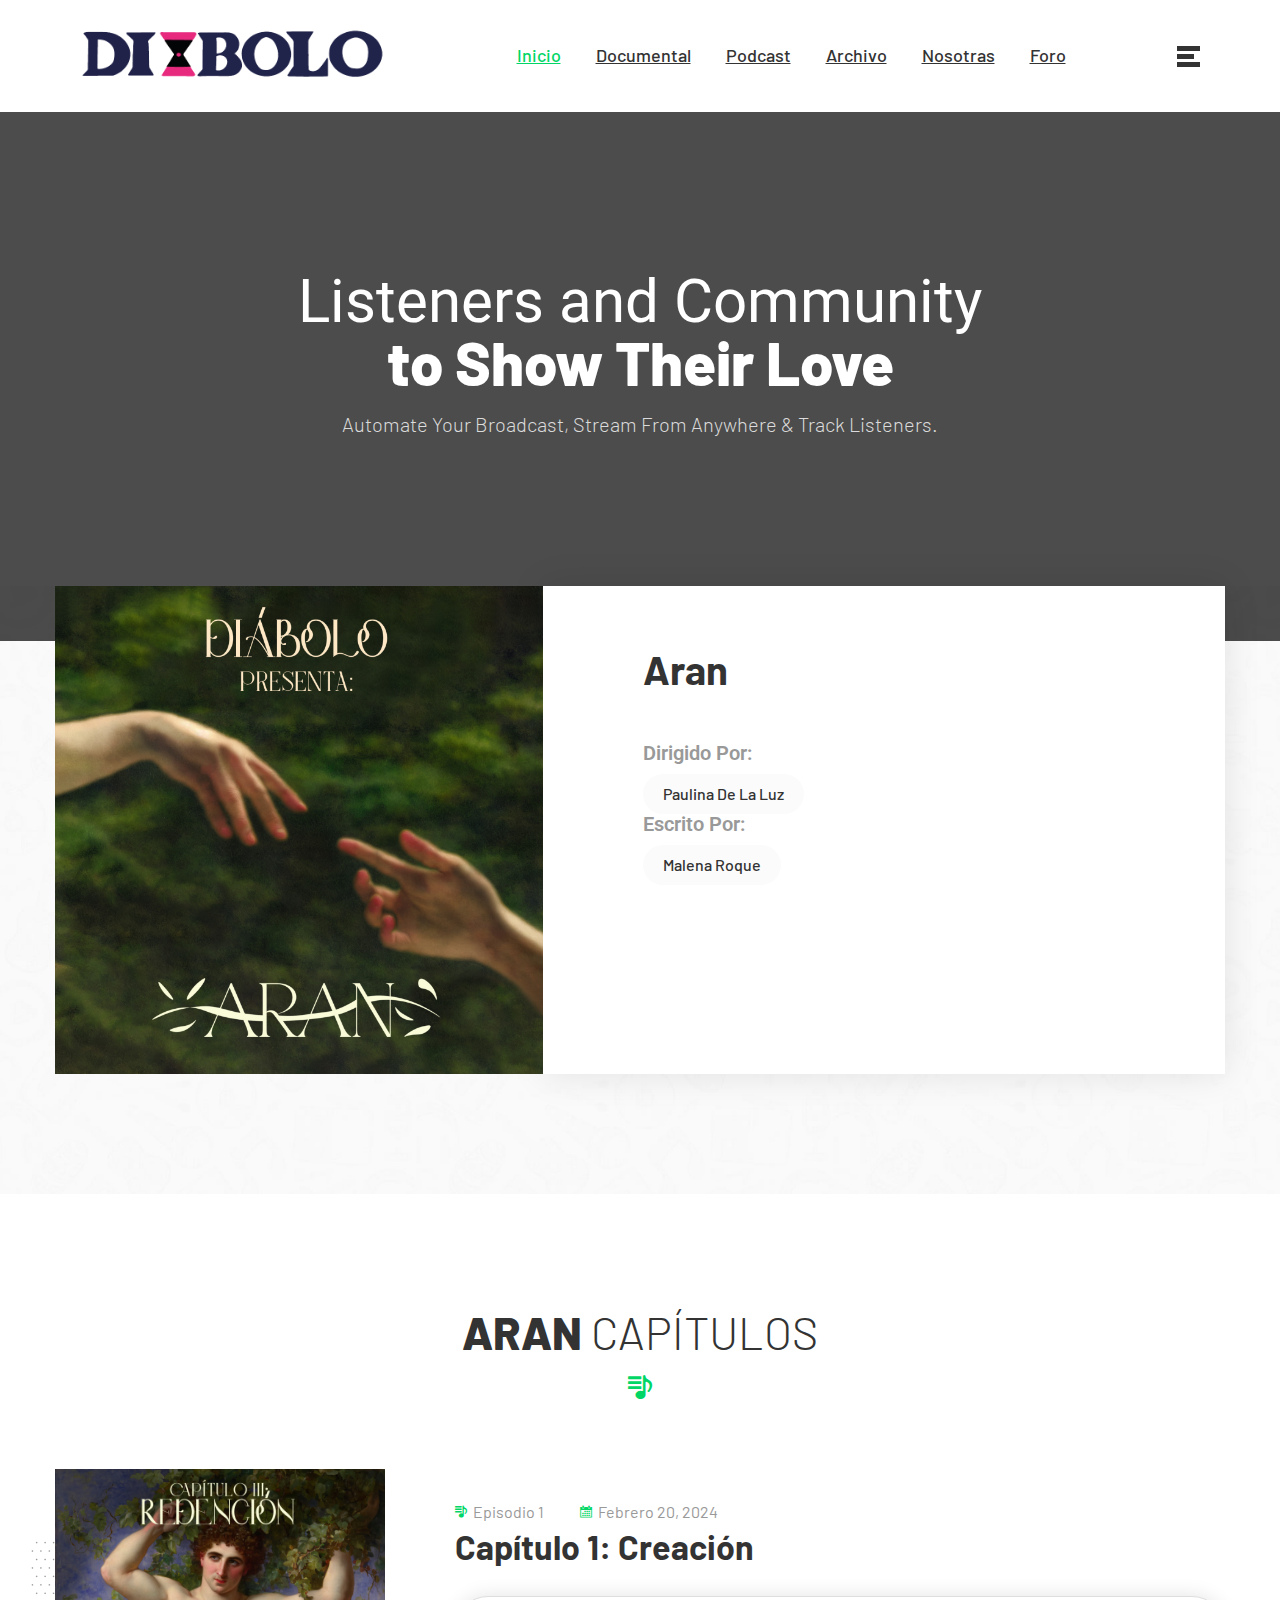
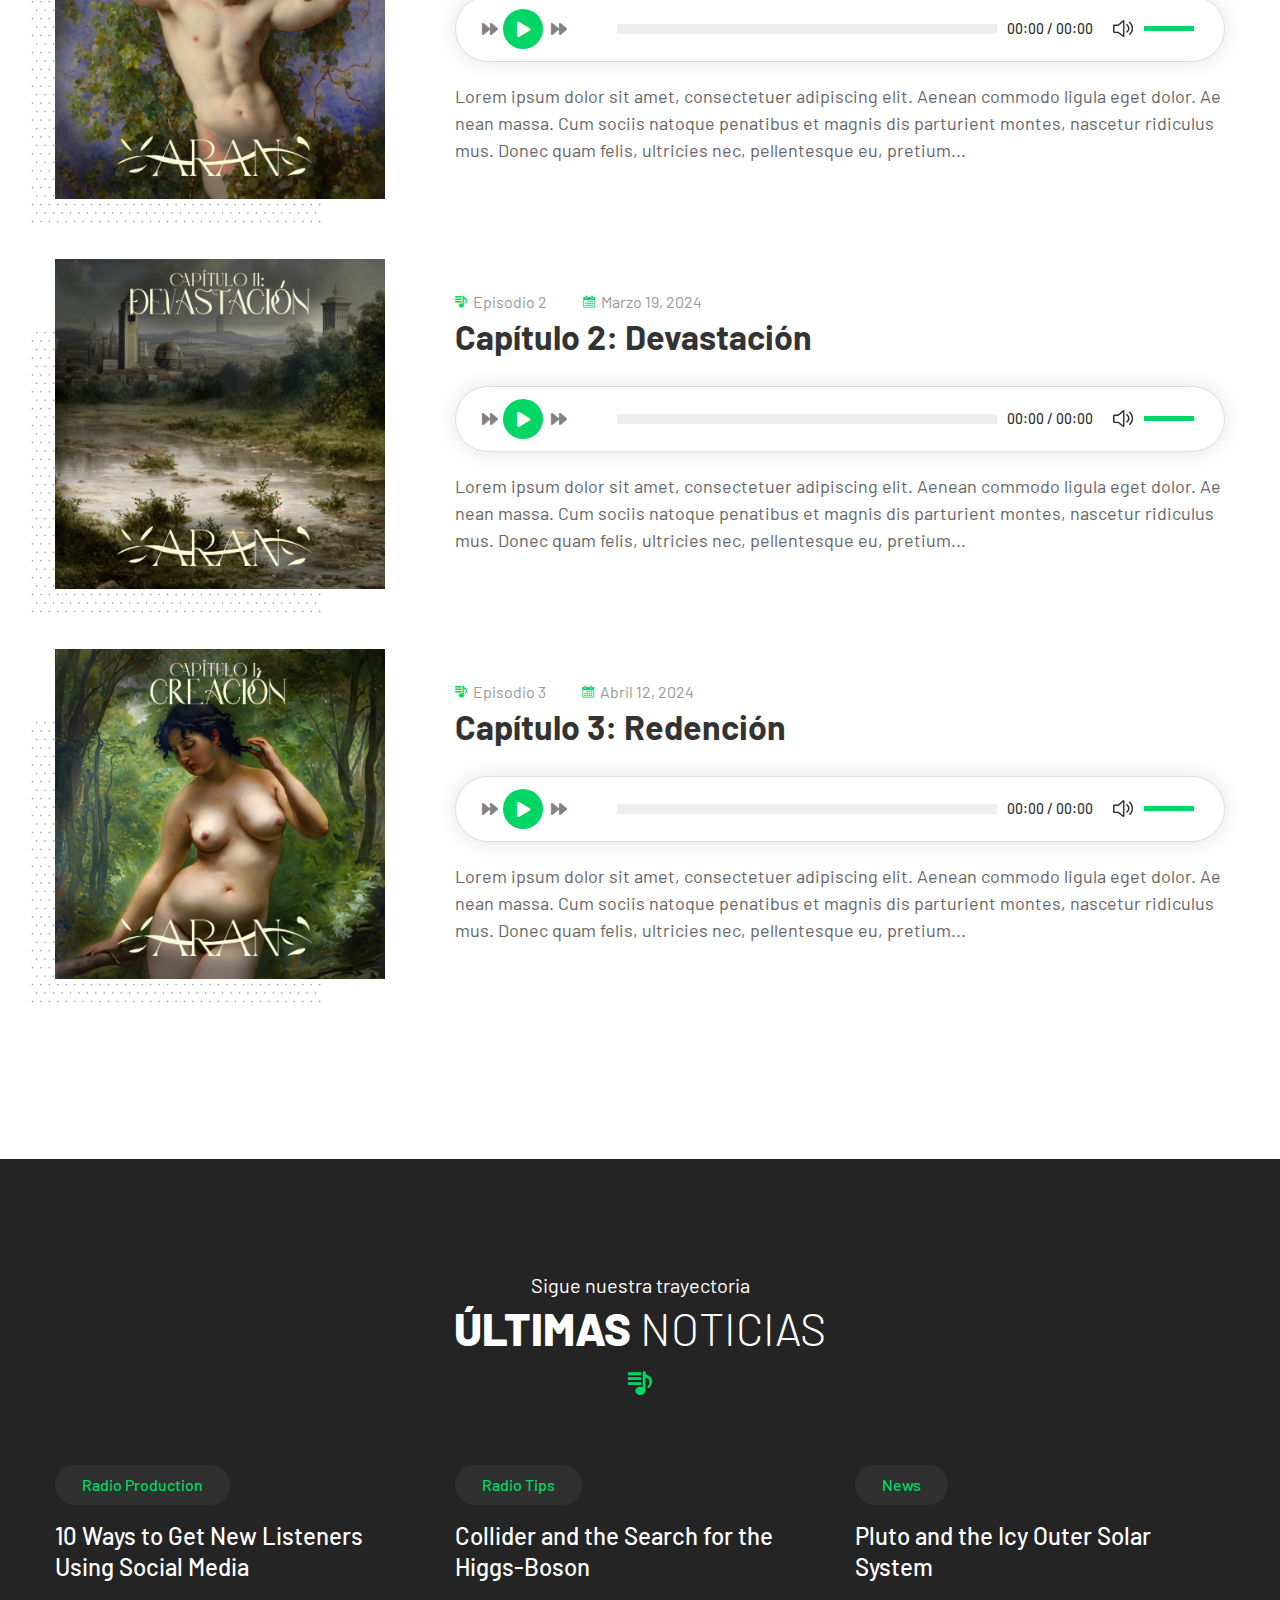
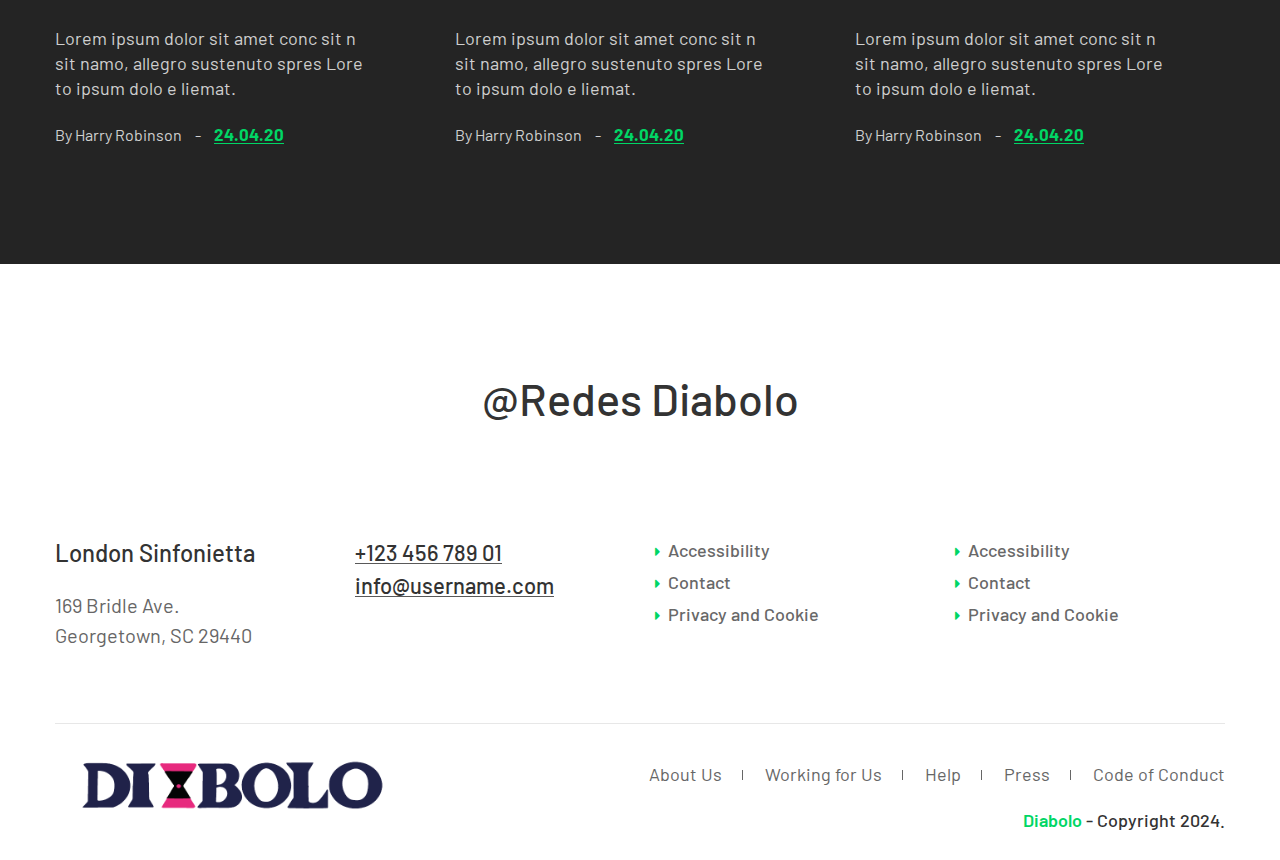
==== commit c4917010: "Lil corrections 0.0.4" ====
--- a/index.html
+++ b/index.html
@@ -226,13 +226,15 @@
                                     <div class="abt-text">
                                         <h2>Aran</h2>
                                         <div class="presented">
-                                            <h3>Presented By:</h3>
+                                            <h3>Dirigido por:</h3>
                                             <ul>
                                                 <li>
-                                                    <a href="#" title="">Rhian Todhunter</a>
+                                                    <a href="#" title="">Paulina De La Luz</a>
                                                 </li>
+                                                <div class="presented">
+                                                <h3>Escrito por:</h3>
                                                 <li>
-                                                    <a href="#" title="">Will Backler + Jackson</a>
+                                                    <a href="#" title="">Malena Roque</a>
                                                 </li>
                                             </ul>
                                         </div>
@@ -266,11 +268,11 @@
                                         <ul class="pod-meta">
                                             <li>
                                                 <i class="flaticon-playlist"></i>
-                                                Episode 12
+                                                Episodio 1
                                             </li>
                                             <li>
                                                 <i class="flaticon-date"></i>
-                                                September 3, 2018
+                                                Febrero 20, 2024
                                             </li>
                                         </ul>
                                         <h2>Capítulo 1: Creación</h2>
@@ -297,11 +299,11 @@
                                         <ul class="pod-meta">
                                             <li>
                                                 <i class="flaticon-playlist"></i>
-                                                Episode 12
+                                                Episodio 2
                                             </li>
                                             <li>
                                                 <i class="flaticon-date"></i>
-                                                September 3, 2018
+                                                Marzo 19, 2024
                                             </li>
                                         </ul>
                                         <h2>Capítulo 2: Devastación</h2>
@@ -328,16 +330,16 @@
                                         <ul class="pod-meta">
                                             <li>
                                                 <i class="flaticon-playlist"></i>
-                                                Episode 12
+                                                Episodio 3
                                             </li>
                                             <li>
                                                 <i class="flaticon-date"></i>
-                                                September 3, 2018
+                                                Abril 12, 2024
                                             </li>
                                         </ul>
                                         <h2>Capítulo 3: Redención</h2>
                                         <div class="music-player">
-                                            <audio controls="" src="http://www.jplayer.org/audio/mp3/Miaow-01-Tempered-song.mp3"></audio>
+                                            <audio controls="" src="PODCASTS/ARAN_CAPITULO_3.mp3"></audio>
                                         </div>
                                         <p>Lorem ipsum dolor sit amet, consectetuer adipiscing elit. Aenean commodo ligula eget dolor. Ae nean massa. Cum sociis natoque penatibus et magnis dis parturient montes, nascetur ridiculus mus. Donec quam felis, ultricies nec, pellentesque eu, pretium...</p>
                                     </div>
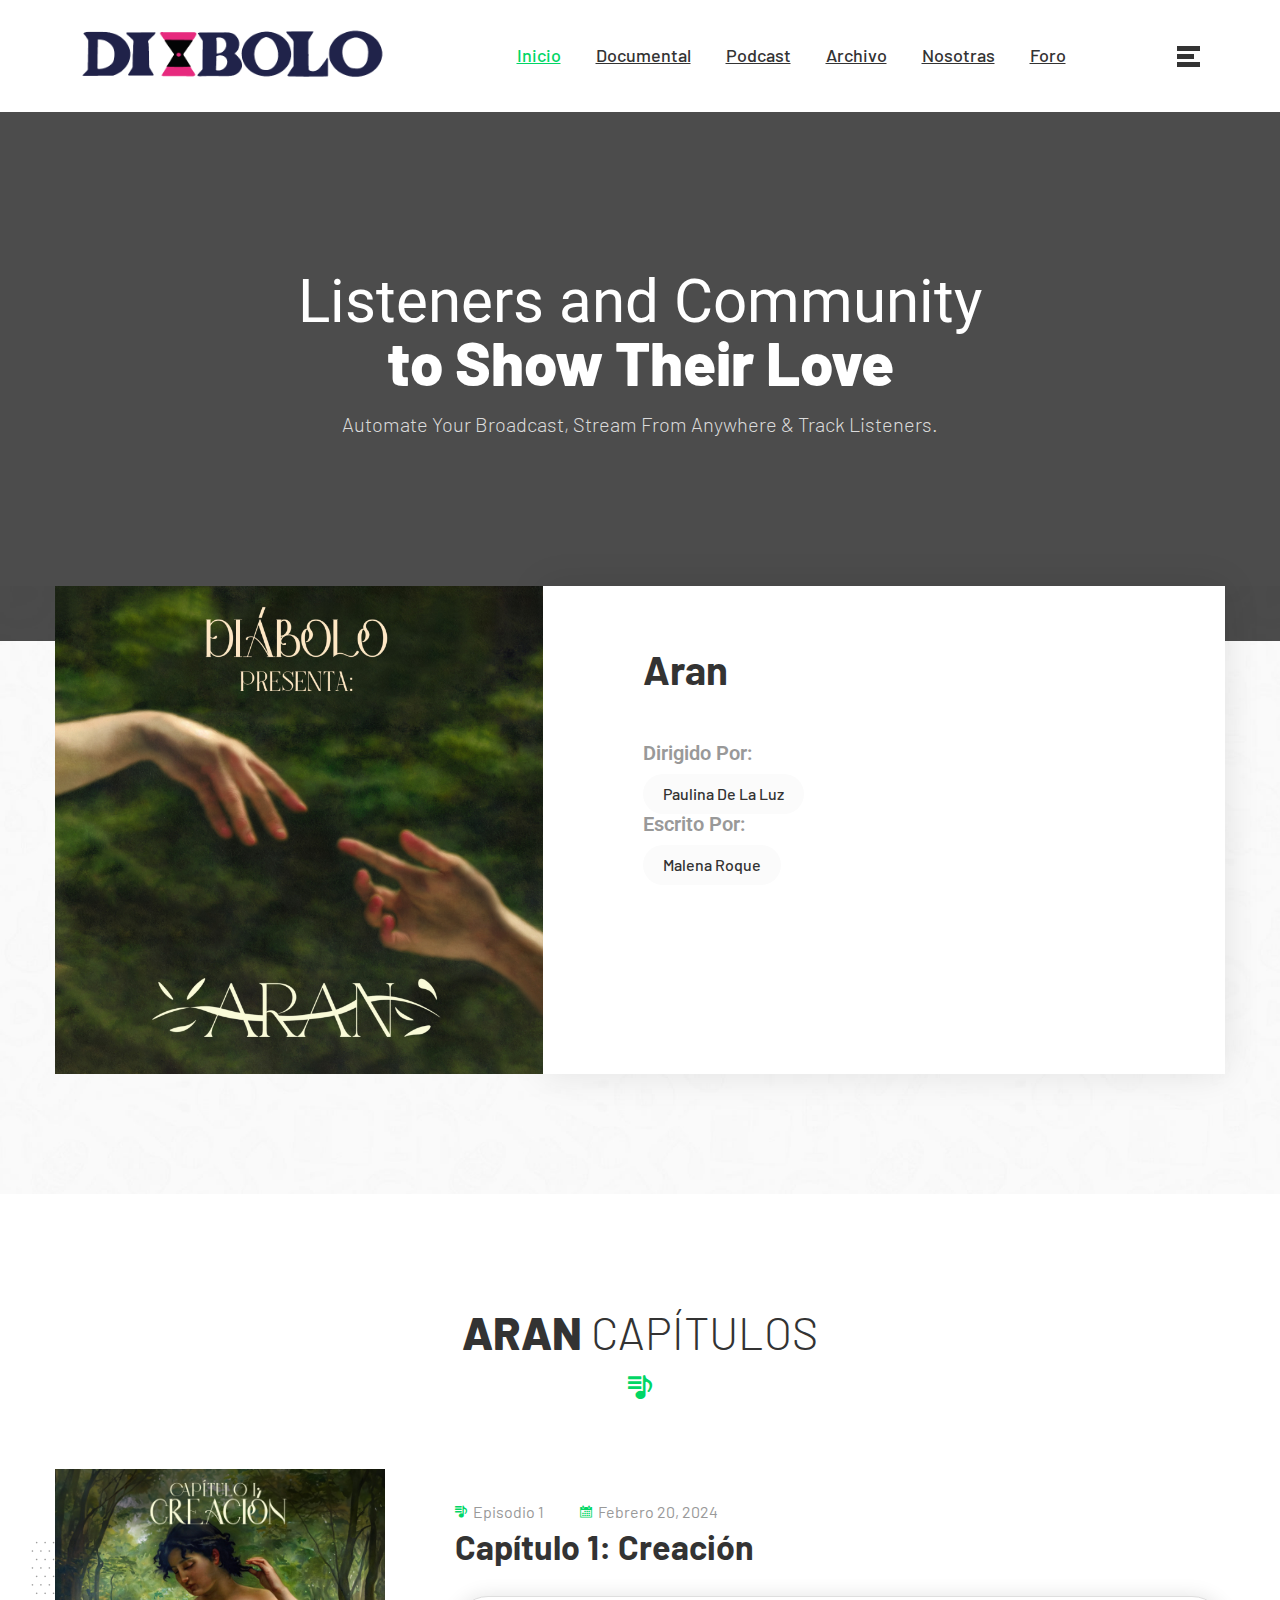
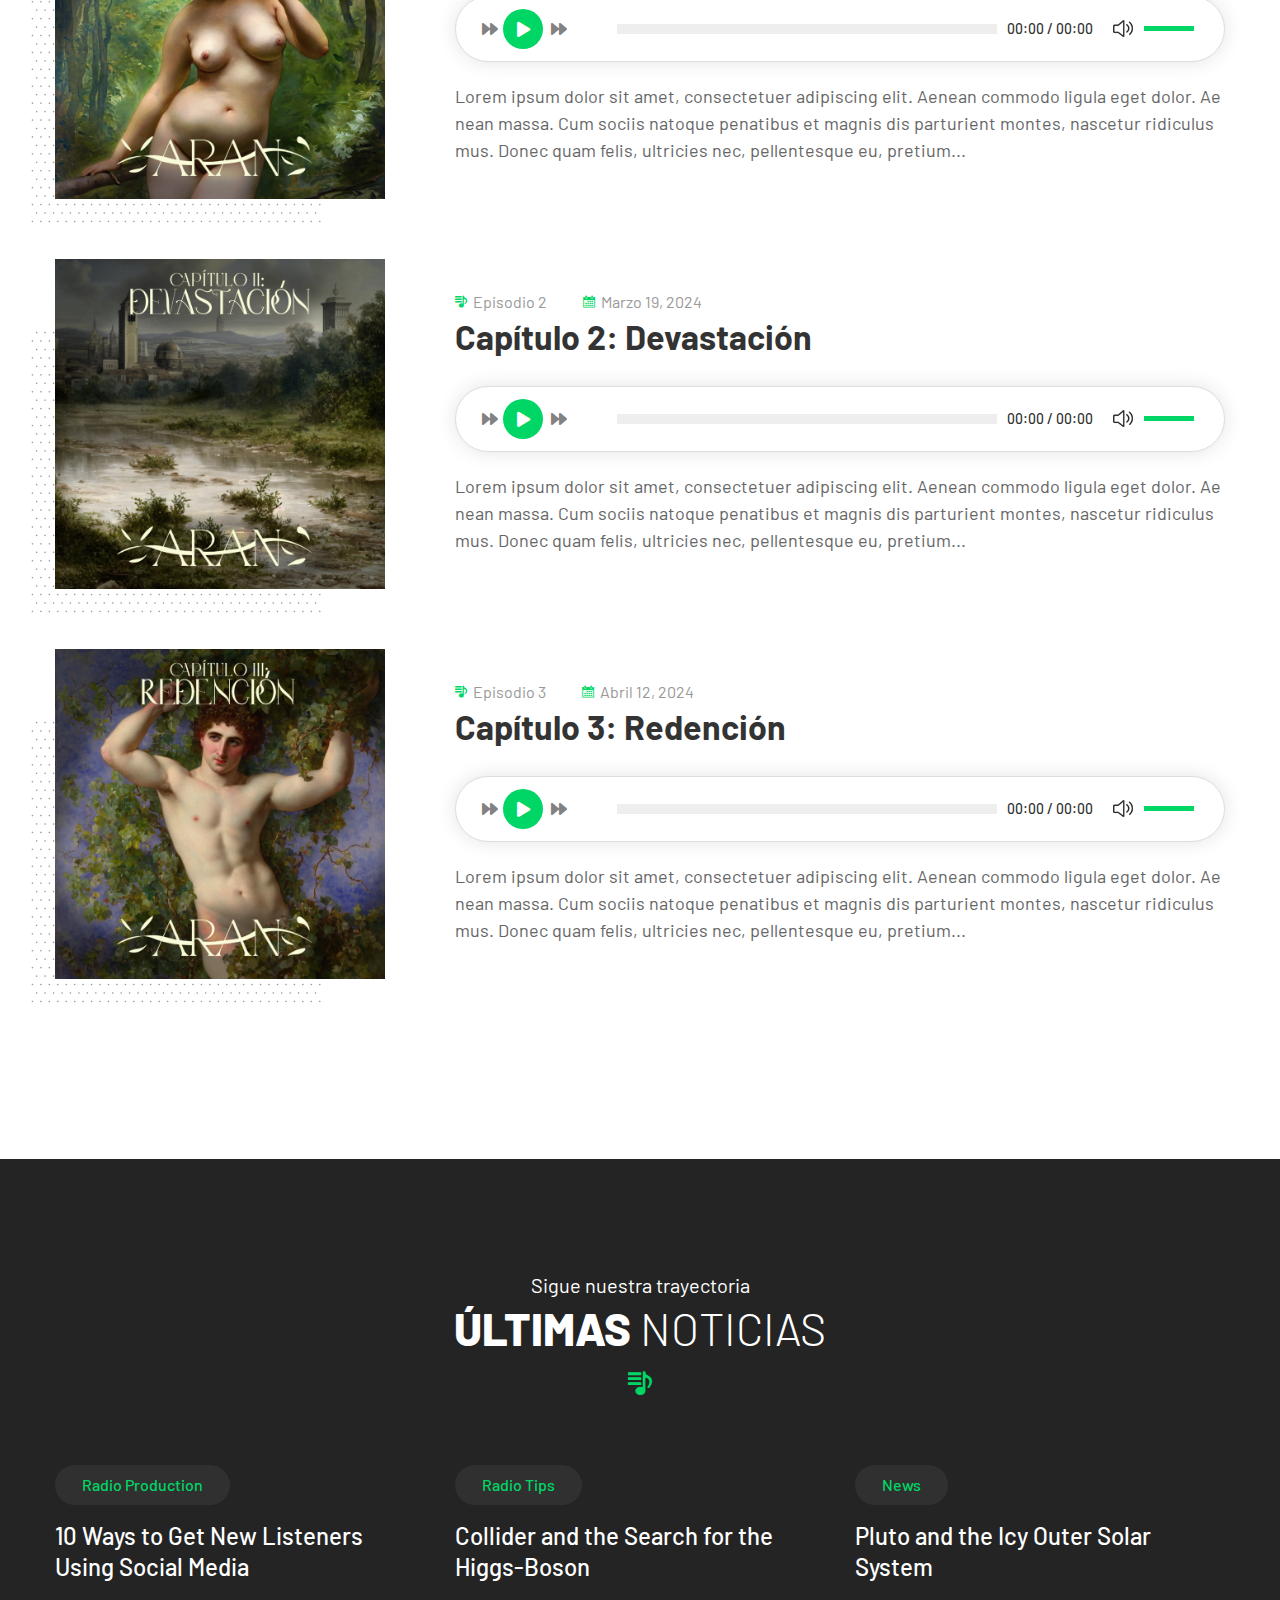
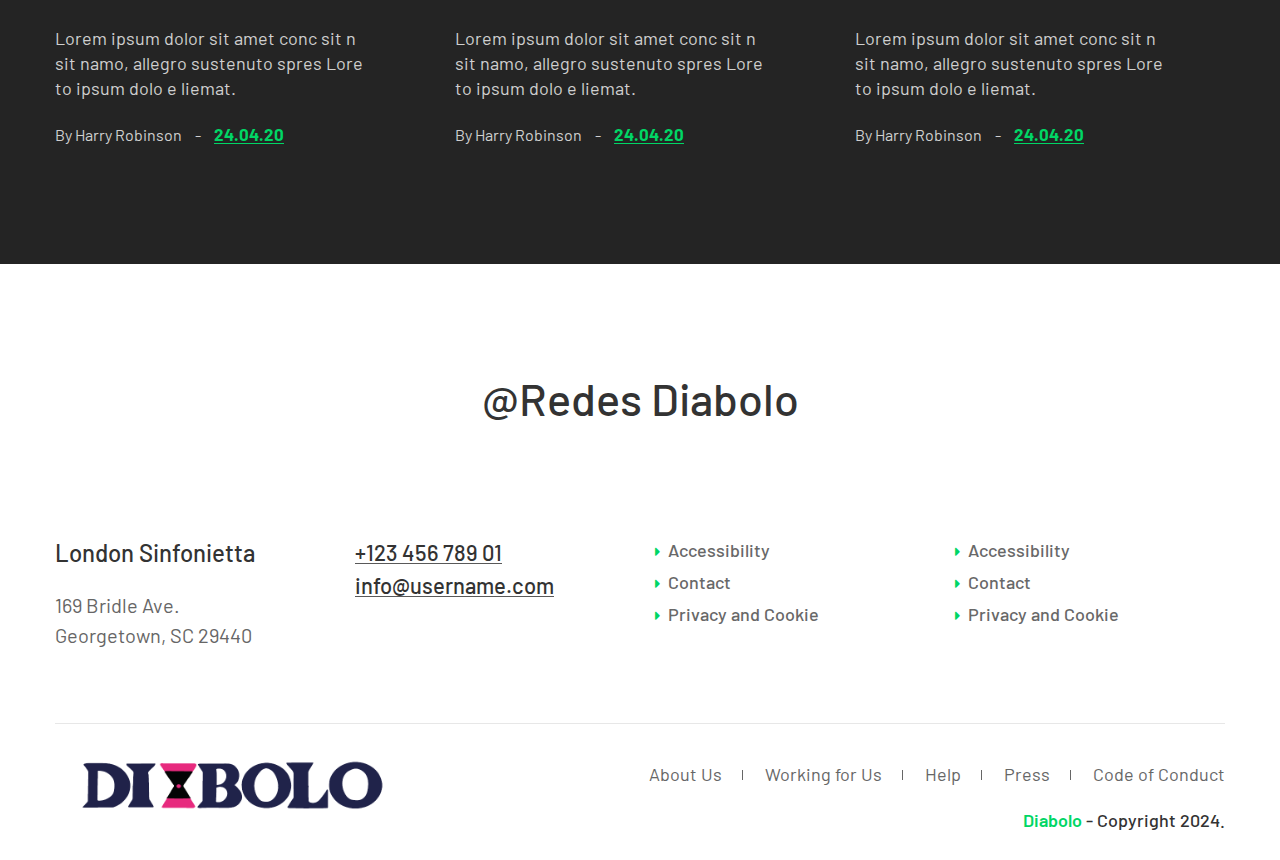
==== commit b35d9e05: "Actualizar index.html 0.0.5" ====
--- a/index.html
+++ b/index.html
@@ -259,7 +259,7 @@
                             <div class="row align-items-center">
                                 <div class="col-lg-4">
                                     <div class="podcast-thumb">
-                                        <img src="images/PodcastCovers/Cover2.jpg" alt="" class="w-100">
+                                        <img src="images/PodcastCovers/Cover4.jpg" alt="" class="w-100">
                                     </div>
                                     <!--podcast-thumb end-->
                                 </div>
@@ -321,7 +321,7 @@
                             <div class="row align-items-center">
                                 <div class="col-lg-4">
                                     <div class="podcast-thumb">
-                                        <img src="images/PodcastCovers/Cover4.jpg" alt="" class="w-100">
+                                        <img src="images/PodcastCovers/Cover2.jpg" alt="" class="w-100">
                                     </div>
                                     <!--podcast-thumb end-->
                                 </div>
